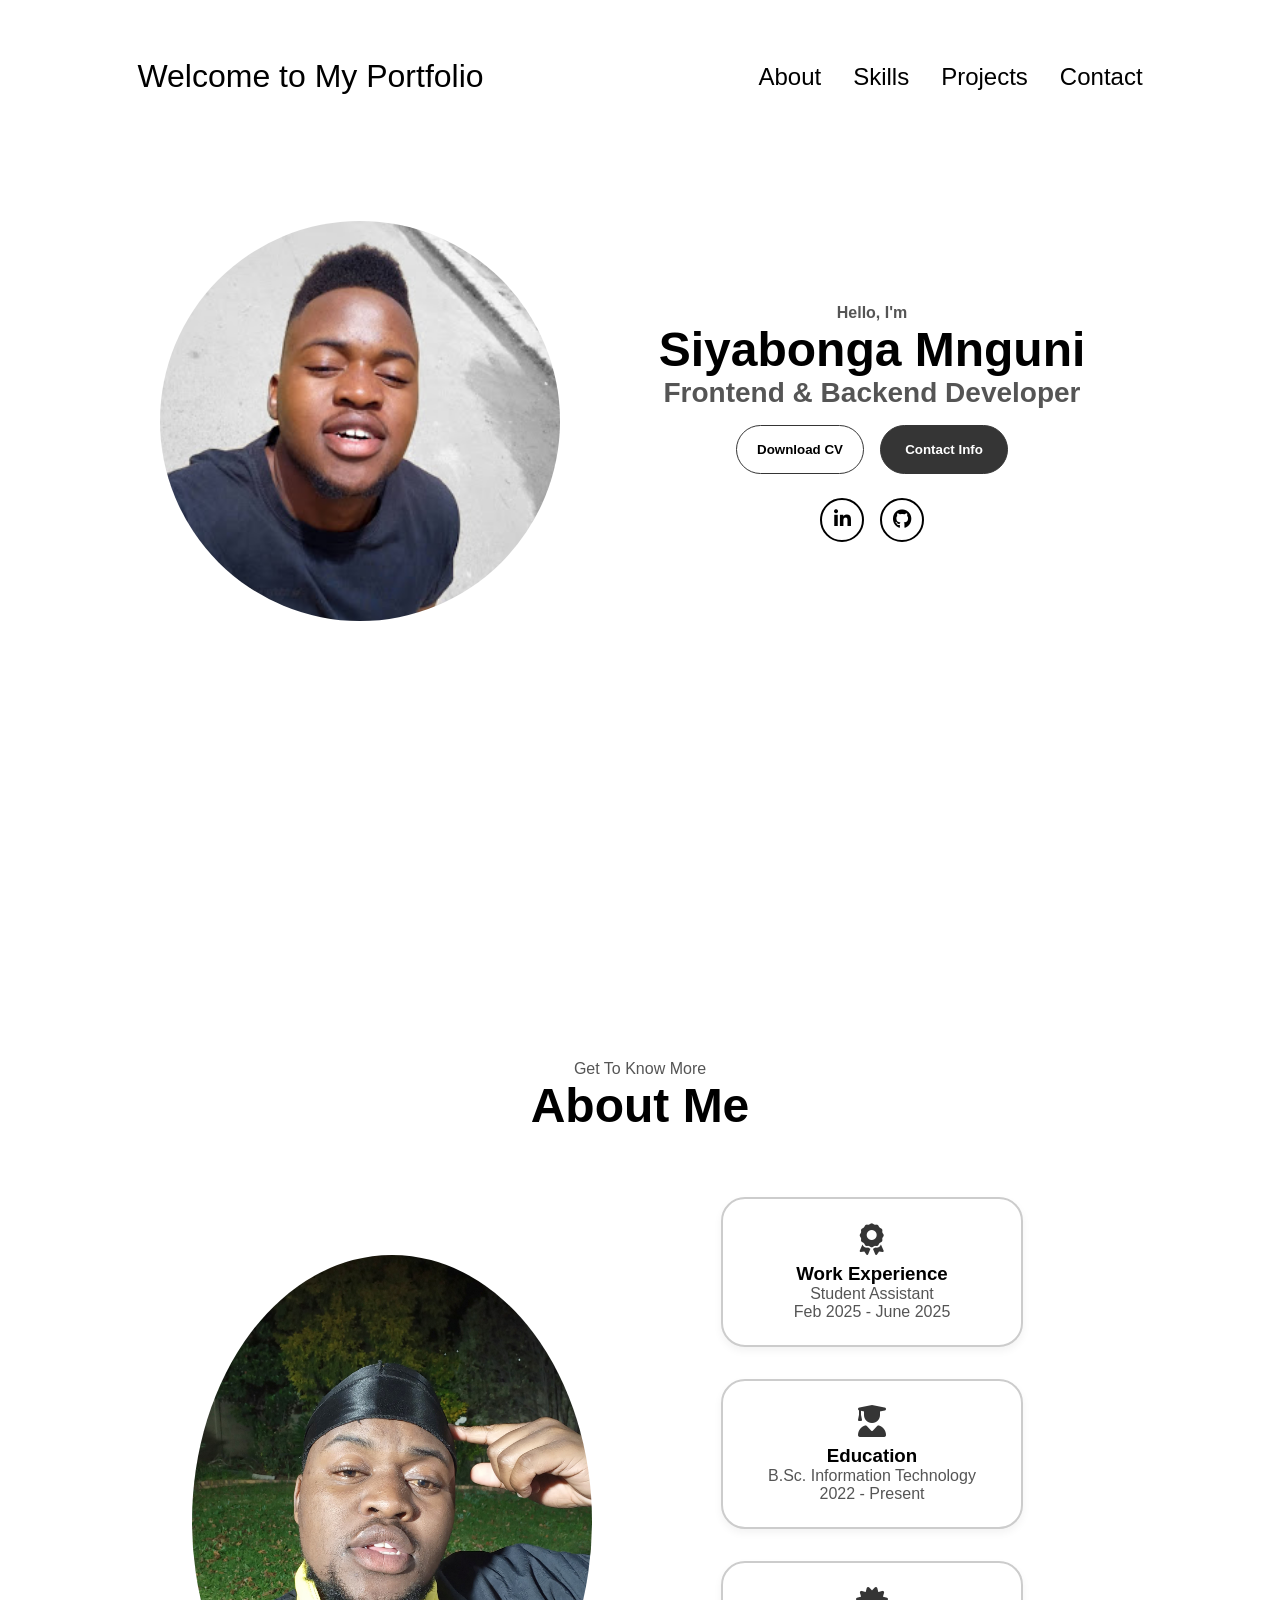
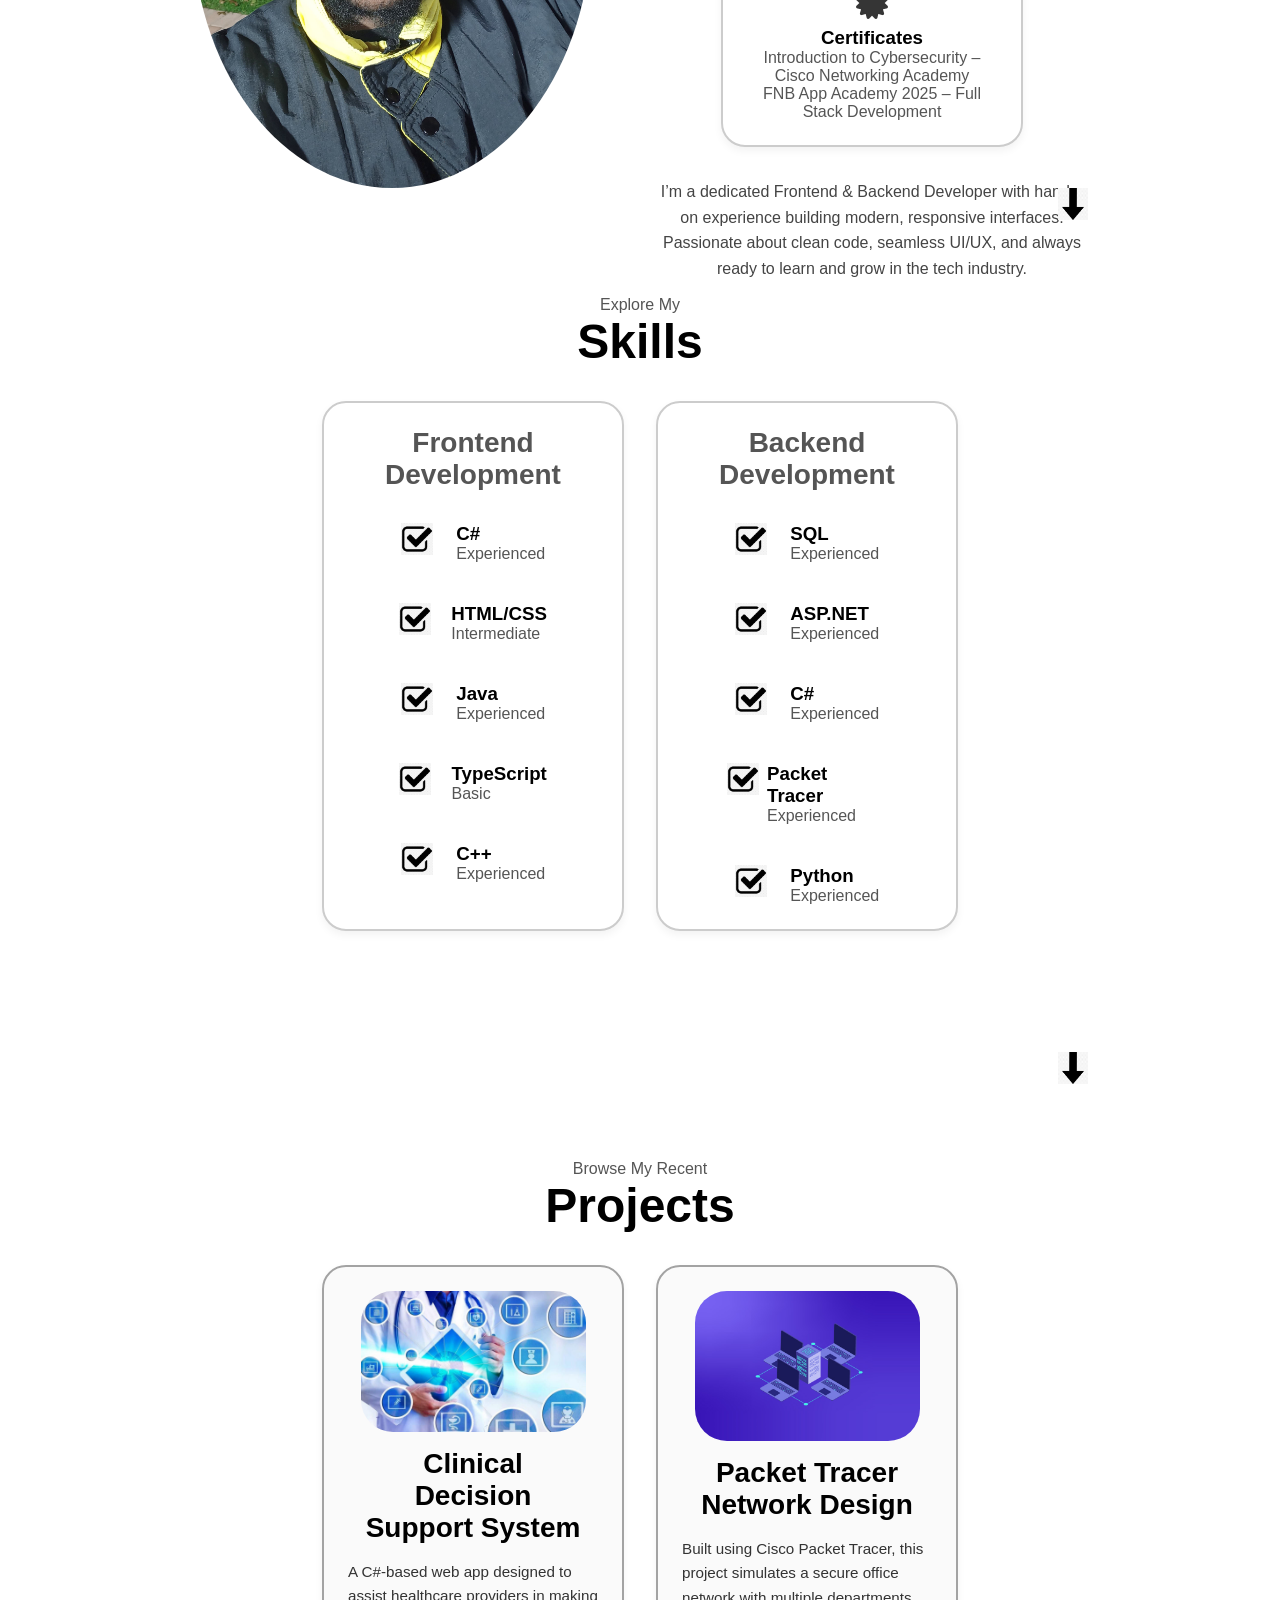
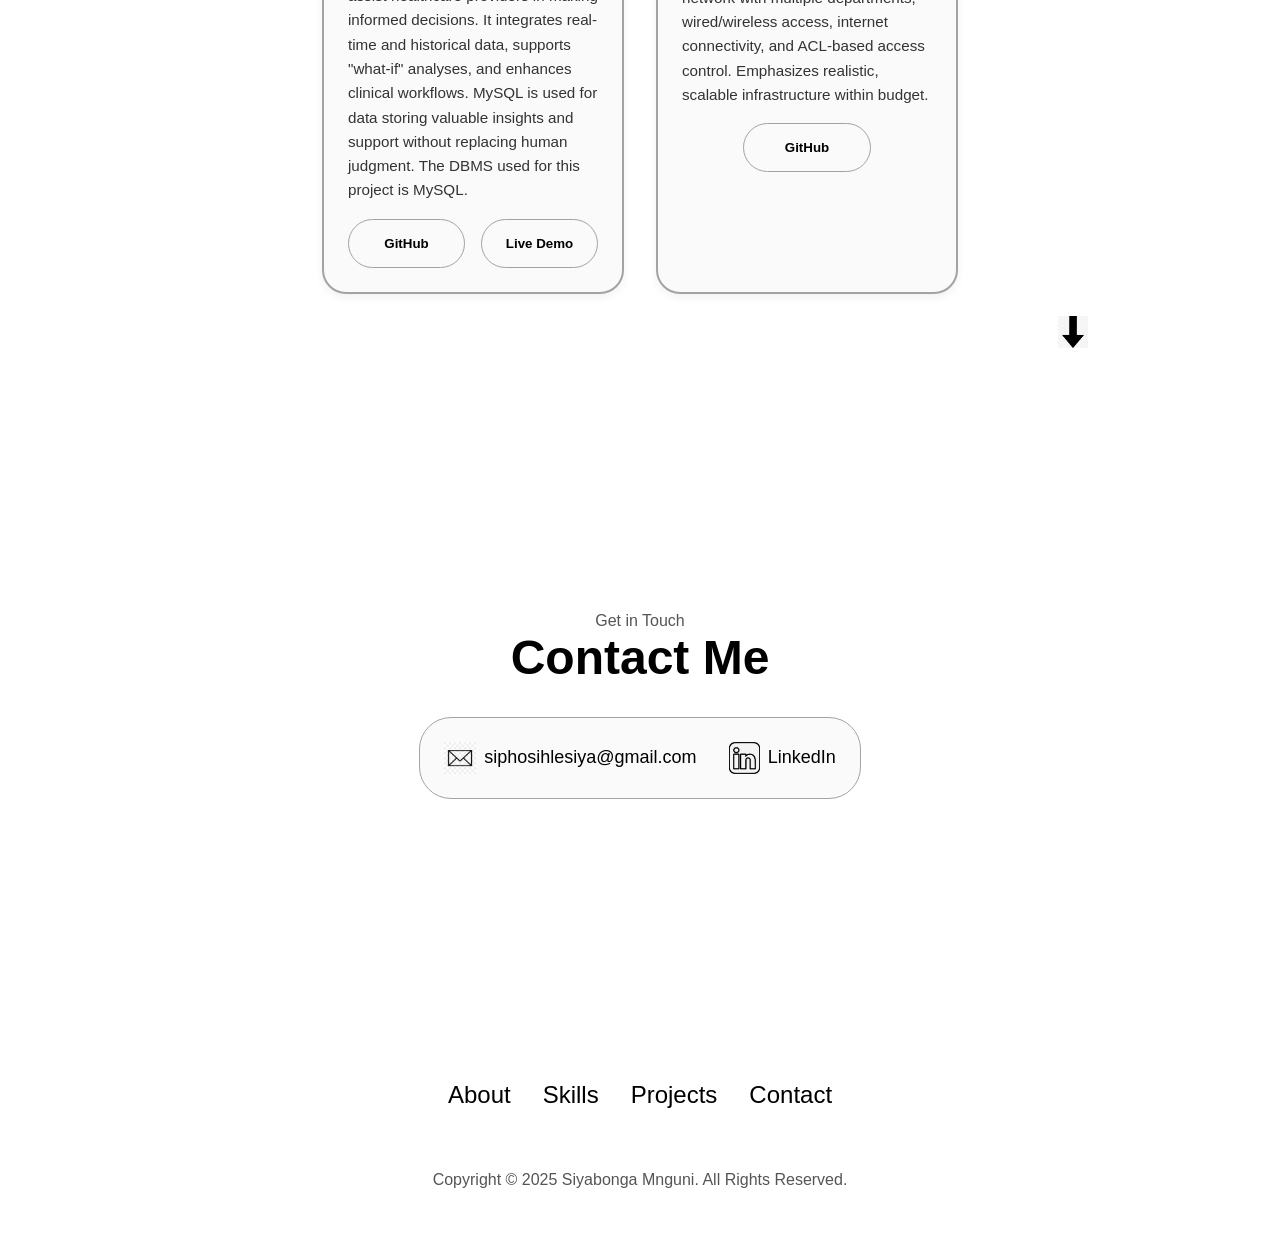
==== index.html @ 8a22ff01 "Update index.html" ====
<!DOCTYPE html>
<html lang="en">
    <head>
        <meta charset="UTF-8">
        <meta http-equiv="X-UA-Compatible" content="IE=edge" />
        <meta name="viewport" content="width=device-width, initial-scale=1.0">
        <title>My Portfolio</title>
        <link rel="stylesheet" href="style.css" />
        <link rel="stylesheet" href="mediaqueries.css" />
        <link rel="stylesheet" href="https://cdnjs.cloudflare.com/ajax/libs/font-awesome/6.4.0/css/all.min.css"/>
    </head>
    <body>
        <nav id="desktop-nav">
            <div class="logo">Welcome to My Portfolio</div>
            <div>
                <ul class="nav-links">
                    <li><a href="#about">About</a></li>
                    <li><a href="#skills">Skills</a></li>
                    <li><a href="#projects">Projects</a></li>
                    <li><a href="#contact">Contact</a></li>
                </ul>
            </div>
        </nav> 
        <nav id="hamburger-nav">
            <div class="logo">Welcome to My Portfolio</div>
            <div class="hamburger-menu">
                <div class="hamburger-icon" onclick="toggleMenu()">
                    <span></span>
                    <span></span>
                    <span></span>
                </div>
                <div class="menu-links">
                    <li><a href="#about" onclick="toggleMenu()">About</a></li>
                    <li><a href="#skills" onclick="toggleMenu()">Skills</a></li>
                    <li><a href="#projects" onclick="toggleMenu()">Projects</a></li>
                    <li><a href="#contact" onclick="toggleMenu()">Contacts</a></li>

                </div>
            </div>
        </nav>
        <section id="profile">
            <div class="section-container">
                <div class="section__pic-container">
                    <img src="./assets/about2.jpg" alt="Siyabonga Mnguni profile picture">
                    </div>
                    <div class="section__text">
                    <p class="section__text__p1">Hello, I'm</p>
                    <h1 class="title">Siyabonga Mnguni</h1>
                    <p class="section__text__p2">Frontend & Backend Developer</p>
                    <div class="btn-container">
                        <button class="btn btn-color-2" onclick="window.open('./assets/Siyabonga Mnguni CV.pdf')">Download CV</button>
                        <button class="btn btn-color-1" onclick="location.href='./#contact'">Contact Info</button>
                    </div>
                        <div id="socials-container">
                            <a href="https://linkedin.com/in/siyabonga-mnguni-717013298" target="_blank" class="icon-button">
                                <i class="fab fa-linkedin-in"></i>
                            </a>
                            <a href="https://github.com/poundcake010101" target="_blank" class="icon-button">
                                <i class="fab fa-github"></i>
                            </a>
                        </div>
                </div>
            </div>
        </section>
        <section id="about"> 
            <p class="section__text__p1">Get To Know More</p>
            <h1 class="title">About Me</h1>
            <div class="section-container">
                <div class="section__pic-container">
                <img src="./assets/about-pic.jpeg" alt="Profile Picture" class="about-pic" />
                </div>

                <div class="about-details-container">
                <div class="about-containers">
                    <div class="details-container">
                    <i class="fas fa-award"></i>
                    <h3>Work Experience</h3>
                    <p>Student Assistant<br />Feb 2025 - June 2025</p>
                    </div>

                    <div class="details-container">
                    <i class="fas fa-user-graduate"></i>
                    <h3>Education</h3>
                    <p>B.Sc. Information Technology<br />2022 - Present</p>
                    </div>

                    <div class="details-container">
                    <i class="fas fa-certificate"></i>
                    <h3>Certificates</h3>
                    <p>Introduction to Cybersecurity – Cisco Networking Academy<br />FNB App Academy 2025 – Full Stack Development</p>
                    </div>
                </div>

                <div class="text-container">
                    <p>
                    I’m a dedicated Frontend & Backend Developer with hands-on experience building modern, responsive interfaces.
                    Passionate about clean code, seamless UI/UX, and always ready to learn and grow in the tech industry.
                    </p>
                </div>
                </div>
            </div>
            <img src="./assets/arrow.jpg" alt="Arrow icon" class="icon arrow" onclick="location.href='./#skills'" />
        </section>
        <section id="skills">
            <p class="section__text__p1">Explore My</p>
            <h1 class="title">Skills</h1>
            <div class="skills-details-container">
                <div class="about-containers">
                    <div class="details-container">
                        <h2 class="skills-sub-title">Frontend Development</h2>
                        <div class="article-container">
                               <article>
                                <img src="./assets/checkmark.png" alt="skills icon" class="icon" />
                                <div>
                                    <h3>C#</h3>
                                    <p>Experienced</p>
                                </div>
                               </article>  
                               <article>
                                <img src="./assets/checkmark.png" alt="skills icon" class="icon" />
                                <div>
                                    <h3>HTML/CSS</h3>
                                    <p>Intermediate</p>
                                </div>
                               </article> 
                               <article>
                                <img src="./assets/checkmark.png" alt="skills icon" class="icon" />
                                <div>
                                    <h3>Java</h3>
                                    <p>Experienced</p>
                                </div>
                               </article> 
                               <article>
                                <img src="./assets/checkmark.png" alt="skills icon" class="icon" />
                                <div>
                                    <h3>TypeScript</h3>
                                    <p>Basic</p>
                                </div>
                               </article> 
                               <article>
                                <img src="./assets/checkmark.png" alt="skills icon" class="icon" />
                                <div>
                                    <h3>C++</h3>
                                    <p>Experienced</p>
                                </div>
                               </article> 
                        </div>
                    </div>
                    <div class="details-container">
                        <h2 class="skills-sub-title">Backend Development</h2>
                        <div class="article-container">
                               <article>
                                <img src="./assets/checkmark.png" alt="skills icon" class="icon" />
                                <div>
                                    <h3>SQL</h3>
                                    <p>Experienced</p>
                                </div>
                               </article>  
                               <article>
                                <img src="./assets/checkmark.png" alt="skills icon" class="icon" />
                                <div>
                                    <h3>ASP.NET</h3>
                                    <p>Experienced</p>
                                </div>
                               </article> 
                               <article>
                                <img src="./assets/checkmark.png" alt="skills icon" class="icon" />
                                <div>
                                    <h3>C#</h3>
                                    <p>Experienced</p>
                                </div>
                               </article>
                               <article>
                                <img src="./assets/checkmark.png" alt="skills icon" class="icon" />
                                <div>
                                    <h3>Packet Tracer</h3>
                                    <p>Experienced</p>
                                </div>
                               </article> 
                               <article>
                                <img src="./assets/checkmark.png" alt="skills icon" class="icon" />
                                <div>
                                    <h3>Python</h3>
                                    <p>Experienced</p>
                                </div>
                               </article> 
                        </div>
                    </div>
                </div>
            </div>
            <img src="./assets/arrow.jpg" alt="Arrow icon" class="icon arrow" onclick="location.href='./#projects'" />
        </section>
        <section id="projects">
            <p class="section__text__p1">Browse My Recent</p>
            <h1 class="title">Projects</h1>
            <div class="skills-details-container">
                <div class="about-containers">
                <div class="details-container color-container">
                    <div class="article-container">
                        <img src="./assets/Clinical-Decision-Support-Systems.jpg" alt="Project 1" class="project-img"/>
                    </div>
                    <h2 class="skills-sub-title project-title">Clinical Decision Support System</h2>
                    <p class="project-description">
                        A C#-based web app designed to assist healthcare providers in making informed decisions. It integrates real-time and historical data, supports "what-if" analyses, and enhances clinical workflows. MySQL is used for data storing valuable insights and support without 
                        replacing human judgment. The DBMS used for this project is MySQL.
                    </p>
                    <div class="btn-container">
                        <button class="btn btn-color-2 project-btn" onclick="window.open('https://github.com/poundcake010101/Clinical-Decision-Support-System.git', '_blank')">
                            GitHub
                        </button>
                        <button class="btn btn-color-2 project-btn" onclick="openVideoModal()">
                            Live Demo
                        </button>
                        
                    </div>
                </div>
                <div id="videoModal" class="video-modal" style="display:none; position:fixed; top:0; left:0; width:100%; height:100%; background-color:rgba(0,0,0,0.8); z-index:1000;">
                    <div class="video-modal-content" style="position:relative; margin:5% auto; padding:0; width:80%; max-width:800px;">
                        <span class="close-btn" onclick="closeVideoModal()" style="position:absolute; top:10px; right:20px; font-size:30px; color:white; cursor:pointer;">&times;</span>
                        <iframe id="videoFrame" width="100%" height="480" frameborder="0" allowfullscreen></iframe>
                    </div>
                </div>
                <div class="details-container color-container">
                    <div class="article-container">
                        <img src="./assets/packet-tracer.jpg" alt="Project 2" class="project-img"/>
                    </div>
                    <h2 class="skills-sub-title project-title">Packet Tracer Network Design</h2>
                    <p class="project-description">
                        Built using Cisco Packet Tracer, this project simulates a secure office network with multiple departments, wired/wireless access, internet connectivity, and ACL-based access control. Emphasizes realistic, scalable infrastructure within budget.
                    </p>
                    <div class="btn-container">
                        <button class="btn btn-color-2 project-btn" onclick="window.open('https://github.com/poundcake010101/Packet_Tracer.git', '_blank')">
                            GitHub
                        </button>
                    </div>
                </div>
                </div>
            </div>
            <img src="./assets/arrow.jpg" alt="Arrow icon" class="icon arrow" onclick="location.href='./#contact'" />
        </section>
        <section id="contact">
            <p class="section__text__p1">Get in Touch</p>
            <h1 class="title">Contact Me</h1>
            <div class="contact-info-upper-container">
                <div class="contact-info-container">
                    <img src="./assets/email.jpg" alt="Email icon" class="icon contact-icon"/>
                    <p><a href="mailto:siphosihlesiya@gmail.com">siphosihlesiya@gmail.com</a></p>
                </div>
                <div class="contact-info-container">
                    <img src="./assets/linkedin.png" alt="LinkedIn icon" class="icon contact-icon"/>
                    <p><a href="https://linkedin.com/in/siyabonga-mnguni-717013298">LinkedIn</a></p>
                </div>
            </div>
        </section>
        <footer>
            <nav>
                <div class="nav-links-container">
                    <ul class="nav-links">
                    <li><a href="#about">About</a></li>
                    <li><a href="#skills">Skills</a></li>
                    <li><a href="#projects">Projects</a></li>
                    <li><a href="#contact">Contact</a></li>
                </ul>
                </div>
            </nav>
            <p>Copyright &#169; 2025 Siyabonga Mnguni. All Rights Reserved.</p>
        </footer>
        <script src="script.js"></script>
    </body>
</html>
---- style.css ----
/* General */

* {
  margin: 0;
  padding: 0;

}

body {
  font-family: 'Segoe UI', Tahoma, Geneva, Verdana, sans-serif;
}

html {
scroll-behavior: smooth;

}

p {
  color: rgb(85, 85, 85)

}

/*Transition*/

a, 
.btn {
  transition: all 300ms ease;
}

/*Desktop Nav*/
nav, 
.nav-links{
  display: flex;
}

nav {
 justify-content: space-around;
 align-items: center;
 height:17vh;
}

.nav-links{
gap: 2rem;
list-style: none;
font-size: 1.5rem;

}

a{
  color: black;
  text-decoration: none;
  text-decoration-color: white;
}

a:hover{
  color: gray;
  text-decoration: underline;
  text-underline-offset: 1rem;
  text-decoration-color: rgb(185, 185, 185);
}

.logo{
  font-size: 2rem;
}

.logo:hover{
  cursor: default;
}

#hamburger-nav{
  display: none;
}

.hamburger-menu{
  position: relative;
  display: inline-block;
}

.hamburger-icon{
  display: flex;
  flex-direction: column;
  justify-content: space-between;
  height: 24px;
  width: 30px;
  cursor: pointer;
}

.hamburger-icon span{
  width: 100%;
  height: 2px;
  background-color: black;
  transition: all 0.3 ease-in-out;
}

.menu-links{
  position:absolute;
  top: 100%;
  right: 0;
  background-color: white;
  width: fit-content;
  max-height: 0;
  overflow: hidden;
  transition: all 0.3 ease-in-out;
}

.menu-links a{
  display: block;
  padding: 10px;
  text-align: center;
  font-size: 1.5rem;
  color: black;
  text-decoration: none;
  transition: all 0.3 ease-in-out;
}

.menu-links li{
  list-style: none;
}

.menu-links.open{
  max-height: 300px;
}

.hamburger-icon.open span:first-child{
  transform: rotate(45deg)translate(10px, 5px);
}

.hamburger-icon.open span:nth-child(2){
  opacity: 0;
}

.hamburger-icon.open span:last-child{
  transform: rotate(-45deg)translate(10px, -5px);
}

.hamburger-icon span:first-child{
  transform: none;
}

.hamburger-icon span:first-child{
  opacity: 1;
}

.hamburger-icon span:first-child{
  transform: none;
}

/*Sections*/

section{
  padding-top: 4vh ;
  height: 96vh;
  margin:  0 10rem;
  box-sizing: border-box;
  min-height: fit-content;
}

.section-container{
  display: flex;
}

/*Profile sec*/

.section-container {
  display: flex;
  align-items: center;
  justify-content: center;
  gap: 5rem;
  flex-wrap: wrap;
}

.section__pic-container {
  max-width: 300px;
  flex: 1;
}

.section__pic-container img {
  width: 100%;
  height: auto;
  border-radius: 50%;
}

.section__text {
  flex: 1;
  text-align: left;
  min-width: 280px;
}

.section__text{
  align-self: center;
  text-align: center;
}

.section__text p{
  font-weight: 600;

}

.section__text__p1{
  text-align: center;
}

.section__text__p2{
  font-size: 1.75rem;
  margin-bottom: 1rem;
}

.title{
  font-size: 3rem;
  text-align: center;
}

#socials-container {
  display: flex;
  gap: 1rem;
  margin-top: 1.5rem;
  justify-content: center; 
}

.icon-button {
  display: flex;
  align-items: center;
  justify-content: center;
  background-color: white;
  border: 2px solid black;
  color: black;
  border-radius: 50%;
  width: 40px;
  height: 40px;
  font-size: 1.2rem;
  transition: all 0.3s ease;
  text-decoration: none;
}

.icon-button:hover {
  background-color: black;
  color: white;
  cursor: pointer;
}

/*Icons*/

.icon{
  cursor: pointer;
  height: 2rem;
}

/*Buttons*/

.btn-container{
  display: flex;
  justify-content: center;
  gap: 1rem;
}

.btn{
  font-weight: 600;
  transition: all 300ms ease;
  padding: 1rem;
  width: 8rem;
  border-radius: 2rem;
}

.btn-color-1,
.btn-color-2{
  border: rgb(53, 53, 53) 0.1rem solid;
}

.btn-color-1:hover,
.btn-color-2:hover{
  cursor: pointer;
}

.btn-color-1,
.btn-color-2:hover{
  background: rgb(53, 53, 53);
  color: white;
}

.btn-color-1:hover{
  background-color: rgb(0, 0, 0);
}

.btn-color-2{
  background: none;
}

.btn-color-2:hover{
  border: rgb(255, 255, 255) 0.1rem solid;
}

.btn-container{
  gap: 1rem;
}

/*About Sec*/

#about {
  position: relative;
  padding: 4rem 2rem;
  text-align: center;
}

.section-container {
  display: flex;
  justify-content: center;
  align-items: center;
  gap: 4rem;
  flex-wrap: wrap;
  margin-top: 2rem;
}

.section__pic-container {
  flex: 1;
  max-width: 400px;
}

.about-pic {
  width: 100%;
  height: auto;
  border-radius: 2rem;
  object-fit: cover;
}

.about-details-container {
  flex: 1;
  display: flex;
  flex-direction: column;
  align-items: center;
}

.about-containers {
  display: flex;
  gap: 2rem;
  margin: 2rem 0;
  justify-content: center;
  flex-wrap: wrap;
}

.details-container {
  background-color: white;
  border: 2px solid #ccc;
  border-radius: 1.5rem;
  padding: 1.5rem;
  min-width: 200px;
  flex: 1;
  max-width: 250px;
  box-shadow: 0 4px 8px rgba(0,0,0,0.05);
  text-align: center;
}

.details-container i {
  font-size: 2rem;
  color: rgb(53, 53, 53);
  margin-bottom: 0.5rem;
}

.text-container p {
  max-width: 500px;
  line-height: 1.6;
  color: #444;
}

.arrow {
  position: absolute;
  right: 2rem;
  bottom: 2.5rem;
  width: 30px;
  cursor: pointer;
}

/*Skills Sec*/

#skills{
  position: relative;
}

.skills-sub-title{
  color: rgb(85, 85, 85);
  font-weight: 600;
  font-size: 1.75rem;
  margin-bottom: 2rem;
}

.skills-details-container{
  display: flex;
  justify-content: center;
  flex-direction: column;
}

.article-container{
  display: flex;
  text-align: initial;
  flex-wrap: wrap;
  flex-direction: row;
  gap: 2.5rem;
  justify-content: space-around;
}

article{
  display: flex;
  width: 10rem;
  justify-content: space-around;
  gap: 0.5rem;
}

article .icon{
  cursor: default;
}

/*Projects*/

#projects{
  position: relative;
}

.color-container{
  border-color: rgb(163, 163, 163);
  background: rgb(250, 250, 250);
}

.project-img{
  border-radius: 2rem;
  width: 90%;
  height: 90%;
}

.project-title{
  margin: 1rem;
  color: black;

}

.project-btn{
  color: black;
  border-color: rgb(163, 163, 163);
}
.project-description {
  margin: 1rem 0;
  font-size: 0.95rem;
  line-height: 1.6;
  color: #333; 
  text-align: left;
}

/* Video Modal Styling */
.video-modal {
  display: none;
  position: fixed;
  z-index: 999;
  padding-top: 60px;
  left: 0;
  top: 0;
  width: 100%;
  height: 100%;
  overflow: auto;
  background-color: rgba(0,0,0,0.9);
}

.video-modal-content {
  position: relative;
  margin: auto;
  padding: 0;
  width: 80%;
  max-width: 900px;
}

.video-modal video {
  width: 100%;
  height: auto;
  border-radius: 10px;
}

.close-btn {
  position: absolute;
  top: -40px;
  right: 0;
  font-size: 35px;
  font-weight: bold;
  color: white;
  cursor: pointer;
}


/*Contacts*/

#contact{
  display: flex;
  justify-content: center;
  flex-direction: column;
  height: 70vh;
}

.contact-info-upper-container{
  display: flex;
  justify-content: center;
  border-radius: 2rem;
  border: rgb(53, 53, 53) 0.1rem solid;
  border-color: rgb(163, 163, 163);
  background: rgb(250, 250, 250);
  margin: 2rem auto;
  padding: 0.5rem;
}

.contact-info-container{
  display: flex;
  align-items: center;
  justify-content: center;
  gap: 0.5rem;
  margin: 1rem ;
}

.contact-info-container p{
  font-size: large;
}

.contact-icon{
  cursor: default;
}

.email-icon{
  height: 2.5rem;
}

/*Footer*/

footer{
  height: 26vh;
  margin: 0 1rem;
}

footer p{
  text-align: center;
}
---- mediaqueries.css ----
@media screen and (max-width: 1400px) {
    #profile {
        height: 83vh;
        margin-bottom: 6rem;
    }
    .about-containers{
        flex-wrap: wrap;
    }
}

@media screen and (max-width: 1200px) {
    #desktop-nav {
        display: none;
    }
    #hamburger-nav{
        display: flex;
    }
    #skills,
    .skills-details-container{
        margin-top: 2rem;
    }
    #profile,
    .section-container{
        display: block;
    }
    .arrow{
        display: none;
    }
    section,
    .section-container{
        height: fit-content;
    }
    section{
        margin: 0 5%;
    }
    .section__pic-container{
        width: 275px;
        height: 275px;
        margin-top: 0 auto 2rem;
    }
    .about-containers{
        margin-top: 0;
    }
}

@media screen and (max-width: 600px) {
    #contact,
    footer{
        height: 40vh;
    }
    #profile{
        height: 83vh;
        margin-bottom: 0;
    }
    article{
        font-size: 1rem;
    }
    footer nav{
        height: fit-content;
        margin-bottom: 2rem;
    }
    .about-containers,
    .contact-info-upper-container,
    .btn-container{
        flex-wrap: wrap;
    }
    .contact-info-container{
        margin: 0;
    }
    .contact-info-container p,
    .nav-links li a {
        font-size: 1rem;
    }
    .skills-sub-title{
        font-size: 1.25rem;
    }
    .logo{
        font-size: 1.5rem;
    }
    .nav-links{
        flex-direction: column;
        gap: 0.5rem;
        text-align: center;
    }
    .section__pic-container{
        width: auto;
        height: 46vh;
        justify-content: center;
    }
    .section__text__p2{
        font-size: 1.5rem;
    }
    .title{
        font-size: 2rem;
    }
    .text-container{
        text-align: justify;
    }
}

@media (max-width: 768px) {
  .project-flex {
    flex-direction: column;
  }

  .project-img-container, .project-text {
    max-width: 100%;
  }
}
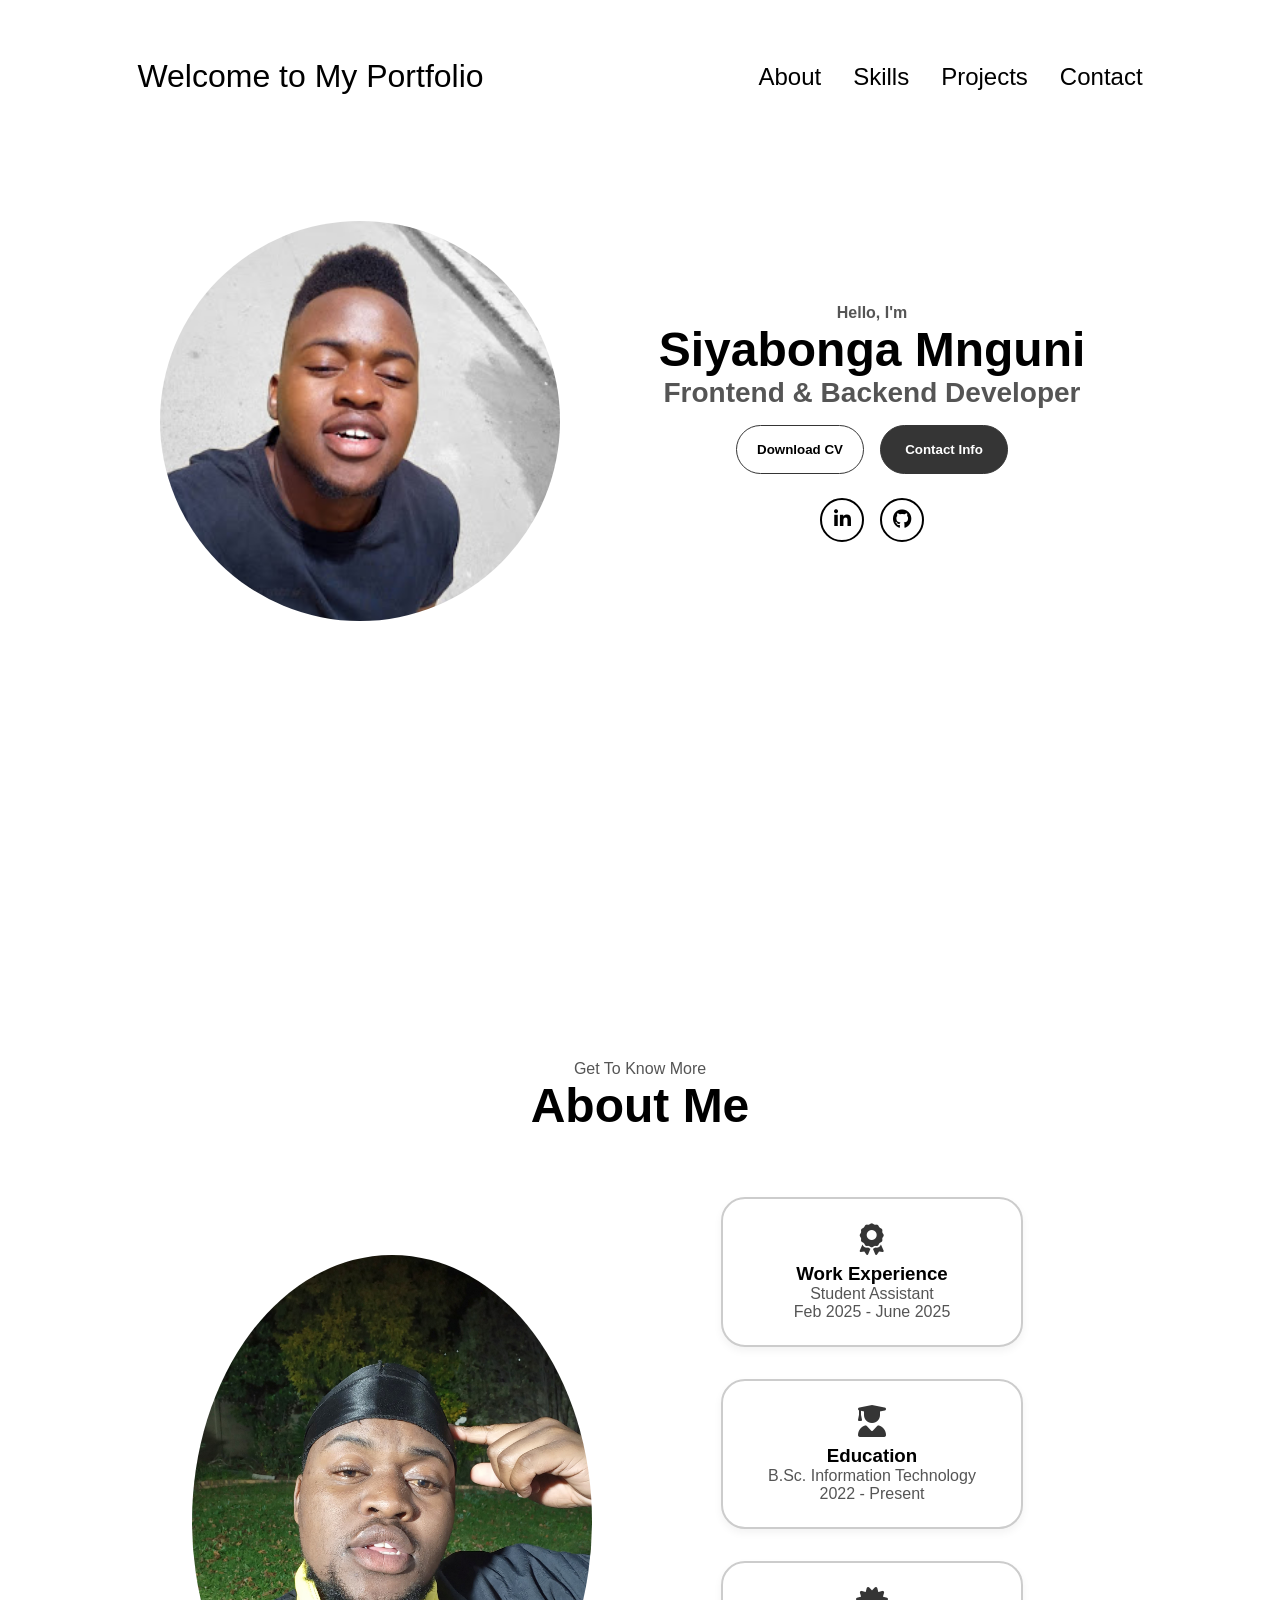
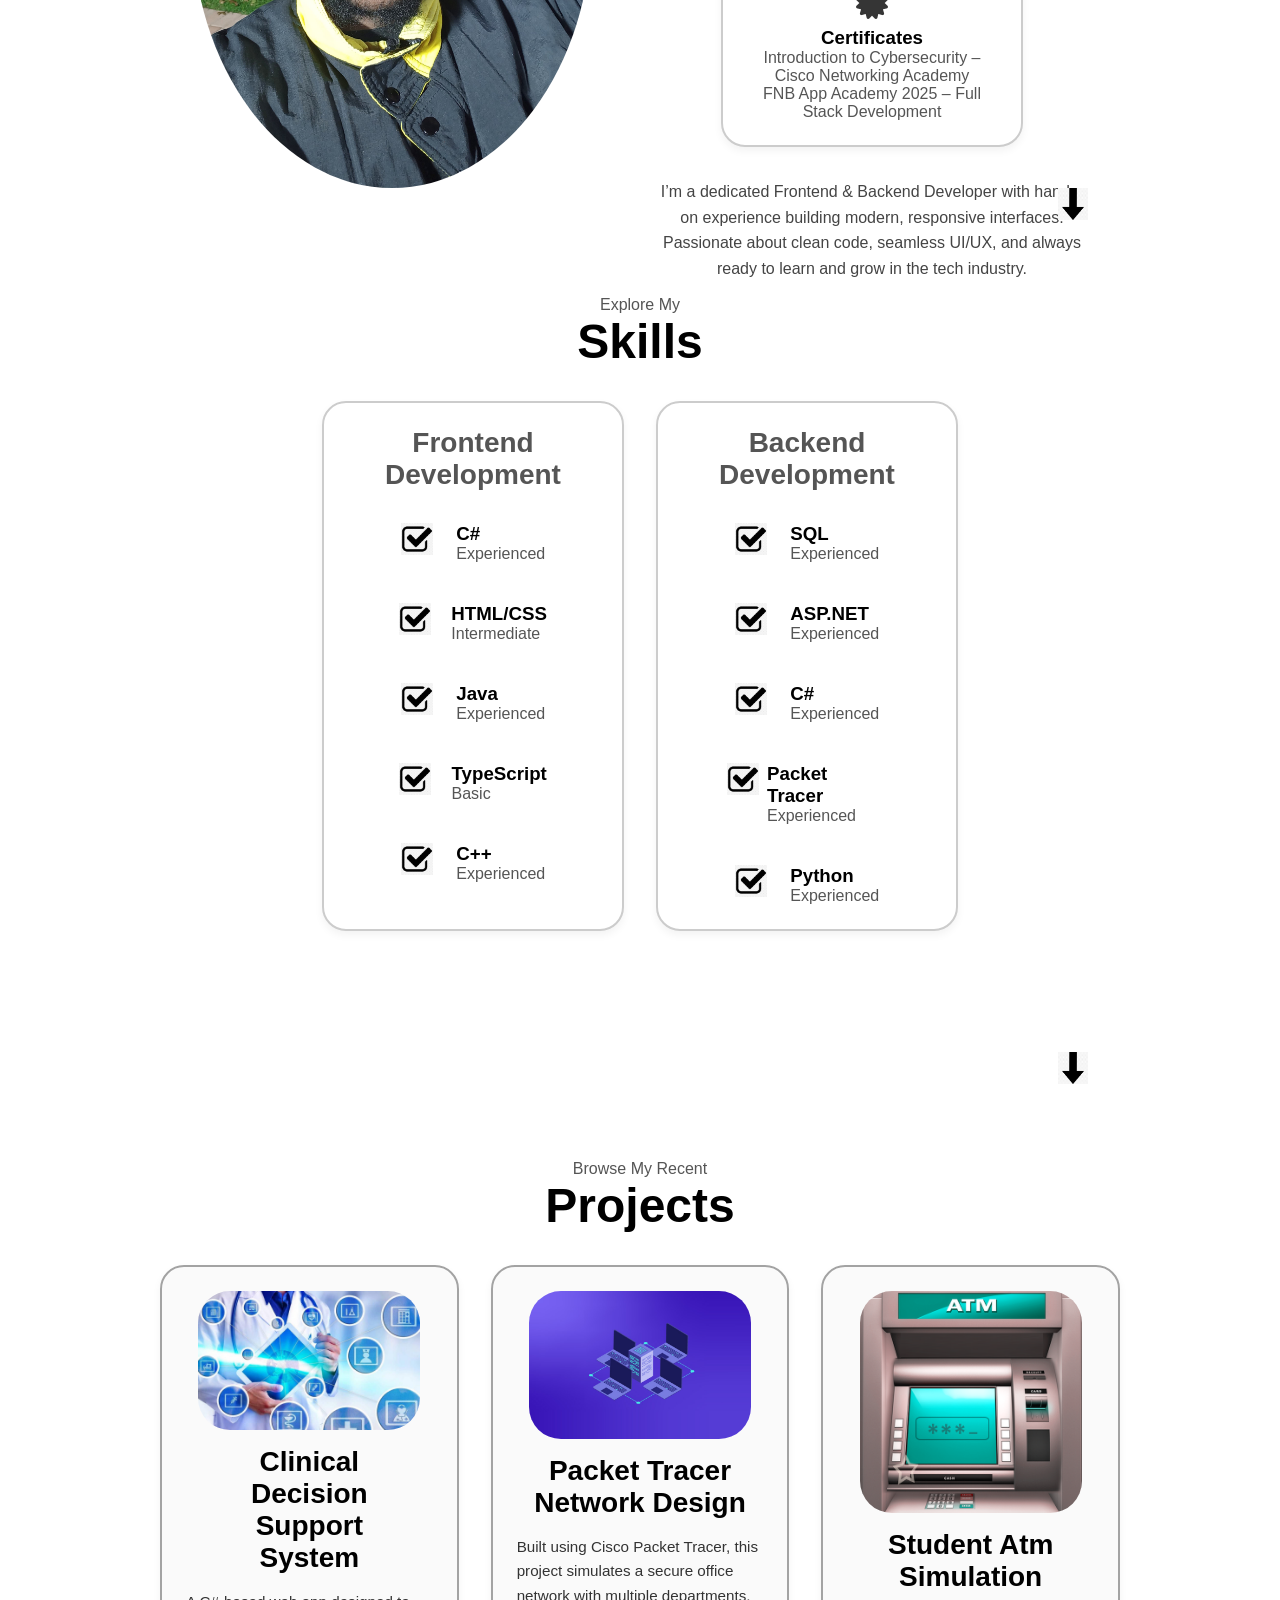
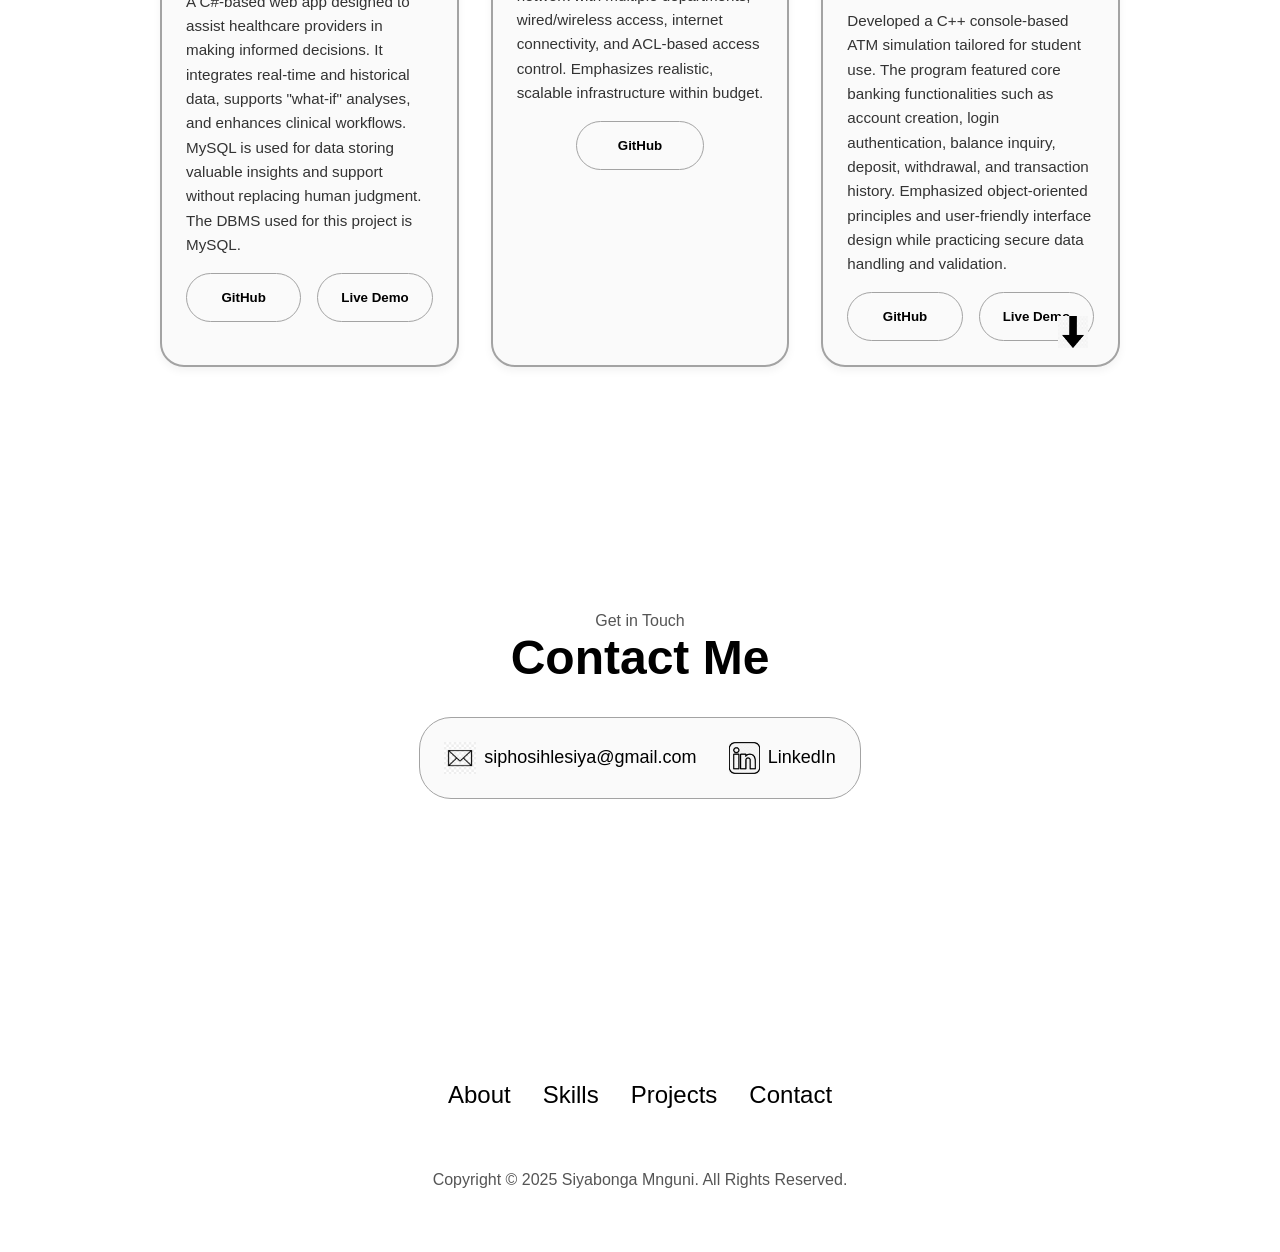
==== commit 62f9dfe9: "updated" ====
--- a/index.html
+++ b/index.html
@@ -195,45 +195,62 @@
             <h1 class="title">Projects</h1>
             <div class="skills-details-container">
                 <div class="about-containers">
-                <div class="details-container color-container">
-                    <div class="article-container">
-                        <img src="./assets/Clinical-Decision-Support-Systems.jpg" alt="Project 1" class="project-img"/>
-                    </div>
-                    <h2 class="skills-sub-title project-title">Clinical Decision Support System</h2>
-                    <p class="project-description">
-                        A C#-based web app designed to assist healthcare providers in making informed decisions. It integrates real-time and historical data, supports "what-if" analyses, and enhances clinical workflows. MySQL is used for data storing valuable insights and support without 
-                        replacing human judgment. The DBMS used for this project is MySQL.
-                    </p>
-                    <div class="btn-container">
-                        <button class="btn btn-color-2 project-btn" onclick="window.open('https://github.com/poundcake010101/Clinical-Decision-Support-System.git', '_blank')">
-                            GitHub
-                        </button>
-                        <button class="btn btn-color-2 project-btn" onclick="openVideoModal()">
-                            Live Demo
-                        </button>
-                        
-                    </div>
-                </div>
-                <div id="videoModal" class="video-modal" style="display:none; position:fixed; top:0; left:0; width:100%; height:100%; background-color:rgba(0,0,0,0.8); z-index:1000;">
-                    <div class="video-modal-content" style="position:relative; margin:5% auto; padding:0; width:80%; max-width:800px;">
-                        <span class="close-btn" onclick="closeVideoModal()" style="position:absolute; top:10px; right:20px; font-size:30px; color:white; cursor:pointer;">&times;</span>
-                        <iframe id="videoFrame" width="100%" height="480" frameborder="0" allowfullscreen></iframe>
-                    </div>
-                </div>
-                <div class="details-container color-container">
-                    <div class="article-container">
-                        <img src="./assets/packet-tracer.jpg" alt="Project 2" class="project-img"/>
-                    </div>
-                    <h2 class="skills-sub-title project-title">Packet Tracer Network Design</h2>
-                    <p class="project-description">
-                        Built using Cisco Packet Tracer, this project simulates a secure office network with multiple departments, wired/wireless access, internet connectivity, and ACL-based access control. Emphasizes realistic, scalable infrastructure within budget.
-                    </p>
-                    <div class="btn-container">
-                        <button class="btn btn-color-2 project-btn" onclick="window.open('https://github.com/poundcake010101/Packet_Tracer.git', '_blank')">
-                            GitHub
-                        </button>
-                    </div>
-                </div>
+                    <div class="details-container color-container">
+                        <div class="article-container">
+                            <img src="./assets/Clinical-Decision-Support-Systems.jpg" alt="Project 1" class="project-img"/>
+                        </div>
+                        <h2 class="skills-sub-title project-title">Clinical Decision Support System</h2>
+                        <p class="project-description">
+                            A C#-based web app designed to assist healthcare providers in making informed decisions. It integrates real-time and historical data, supports "what-if" analyses, and enhances clinical workflows. MySQL is used for data storing valuable insights and support without 
+                            replacing human judgment. The DBMS used for this project is MySQL.
+                        </p>
+                        <div class="btn-container">
+                            <button class="btn btn-color-2 project-btn" onclick="window.open('https://github.com/poundcake010101/Clinical-Decision-Support-System.git', '_blank')">
+                                GitHub
+                            </button>
+                            <button class="btn btn-color-2 project-btn" onclick="openVideoModal()">
+                                Live Demo
+                            </button>
+                            
+                        </div>
+                    </div>
+                    <div id="videoModal" class="video-modal" style="display:none; position:fixed; top:0; left:0; width:100%; height:100%; background-color:rgba(0,0,0,0.8); z-index:1000;">
+                        <div class="video-modal-content" style="position:relative; margin:5% auto; padding:0; width:80%; max-width:800px;">
+                            <span class="close-btn" onclick="closeVideoModal()" style="position:absolute; top:10px; right:20px; font-size:30px; color:white; cursor:pointer;">&times;</span>
+                            <iframe id="videoFrame" width="100%" height="480" frameborder="0" allowfullscreen></iframe>
+                        </div>
+                    </div>
+                    <div class="details-container color-container">
+                        <div class="article-container">
+                            <img src="./assets/packet-tracer.jpg" alt="Project 2" class="project-img"/>
+                        </div>
+                        <h2 class="skills-sub-title project-title">Packet Tracer Network Design</h2>
+                        <p class="project-description">
+                            Built using Cisco Packet Tracer, this project simulates a secure office network with multiple departments, wired/wireless access, internet connectivity, and ACL-based access control. Emphasizes realistic, scalable infrastructure within budget.
+                        </p>
+                        <div class="btn-container">
+                            <button class="btn btn-color-2 project-btn" onclick="window.open('https://github.com/poundcake010101/Packet_Tracer.git', '_blank')">
+                                GitHub
+                            </button>
+                        </div>
+                    </div>
+                    <div class="details-container color-container">
+                        <div class="article-container">
+                            <img src="./assets/ATM.png" alt="Project 2" class="project-img"/>
+                        </div>
+                        <h2 class="skills-sub-title project-title">Student Atm Simulation</h2>
+                        <p class="project-description">
+                            Developed a C++ console-based ATM simulation tailored for student use. The program featured core banking functionalities such as account creation, login authentication, balance inquiry, deposit, withdrawal, and transaction history. Emphasized object-oriented principles and user-friendly interface design while practicing secure data handling and validation.
+                        </p>
+                        <div class="btn-container">
+                            <button class="btn btn-color-2 project-btn" onclick="window.open('https://github.com/poundcake010101/atmSimulationProject.git', '_blank')">
+                                GitHub
+                            </button>
+                            <button class="btn btn-color-2 project-btn" onclick="openLocalVideoModal('./assets/ATM-DEMO-VID.mp4')">
+                                Live Demo
+                            </button>
+                        </div>
+                    </div>
                 </div>
             </div>
             <img src="./assets/arrow.jpg" alt="Arrow icon" class="icon arrow" onclick="location.href='./#contact'" />
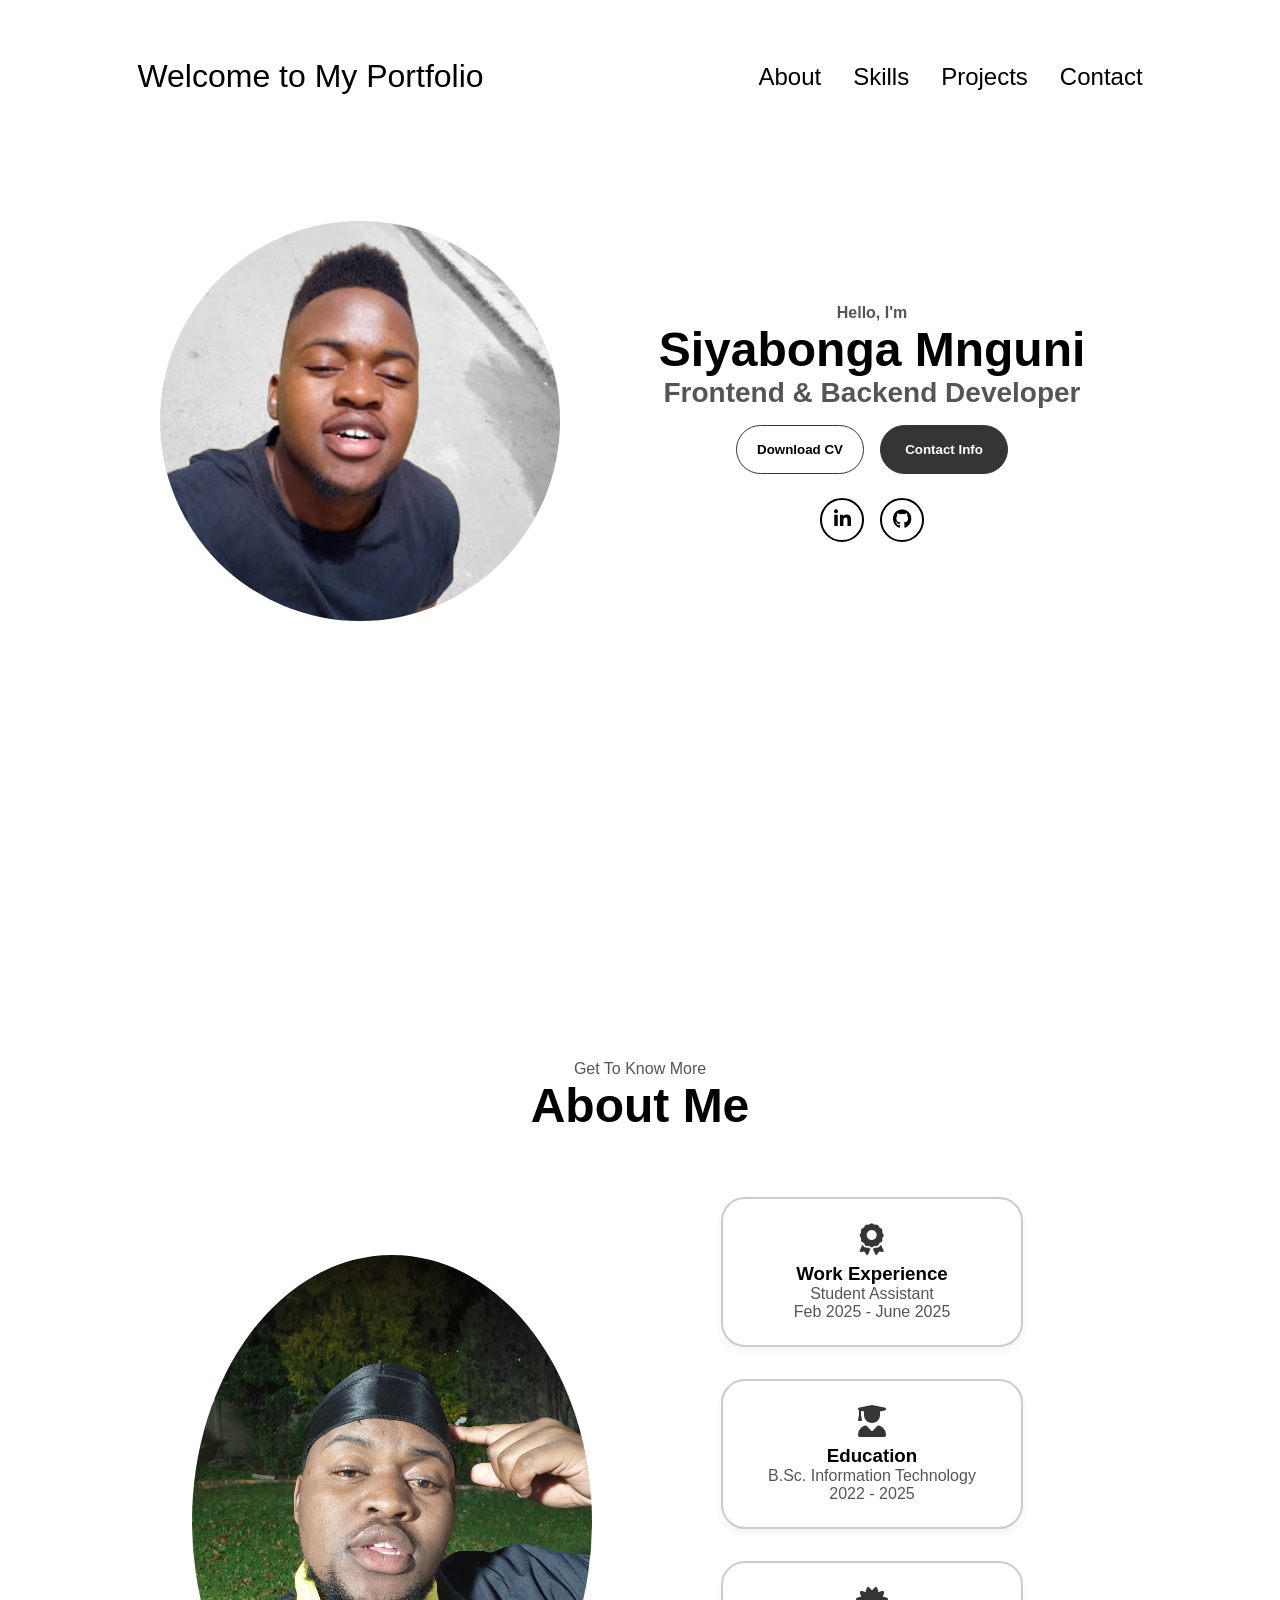
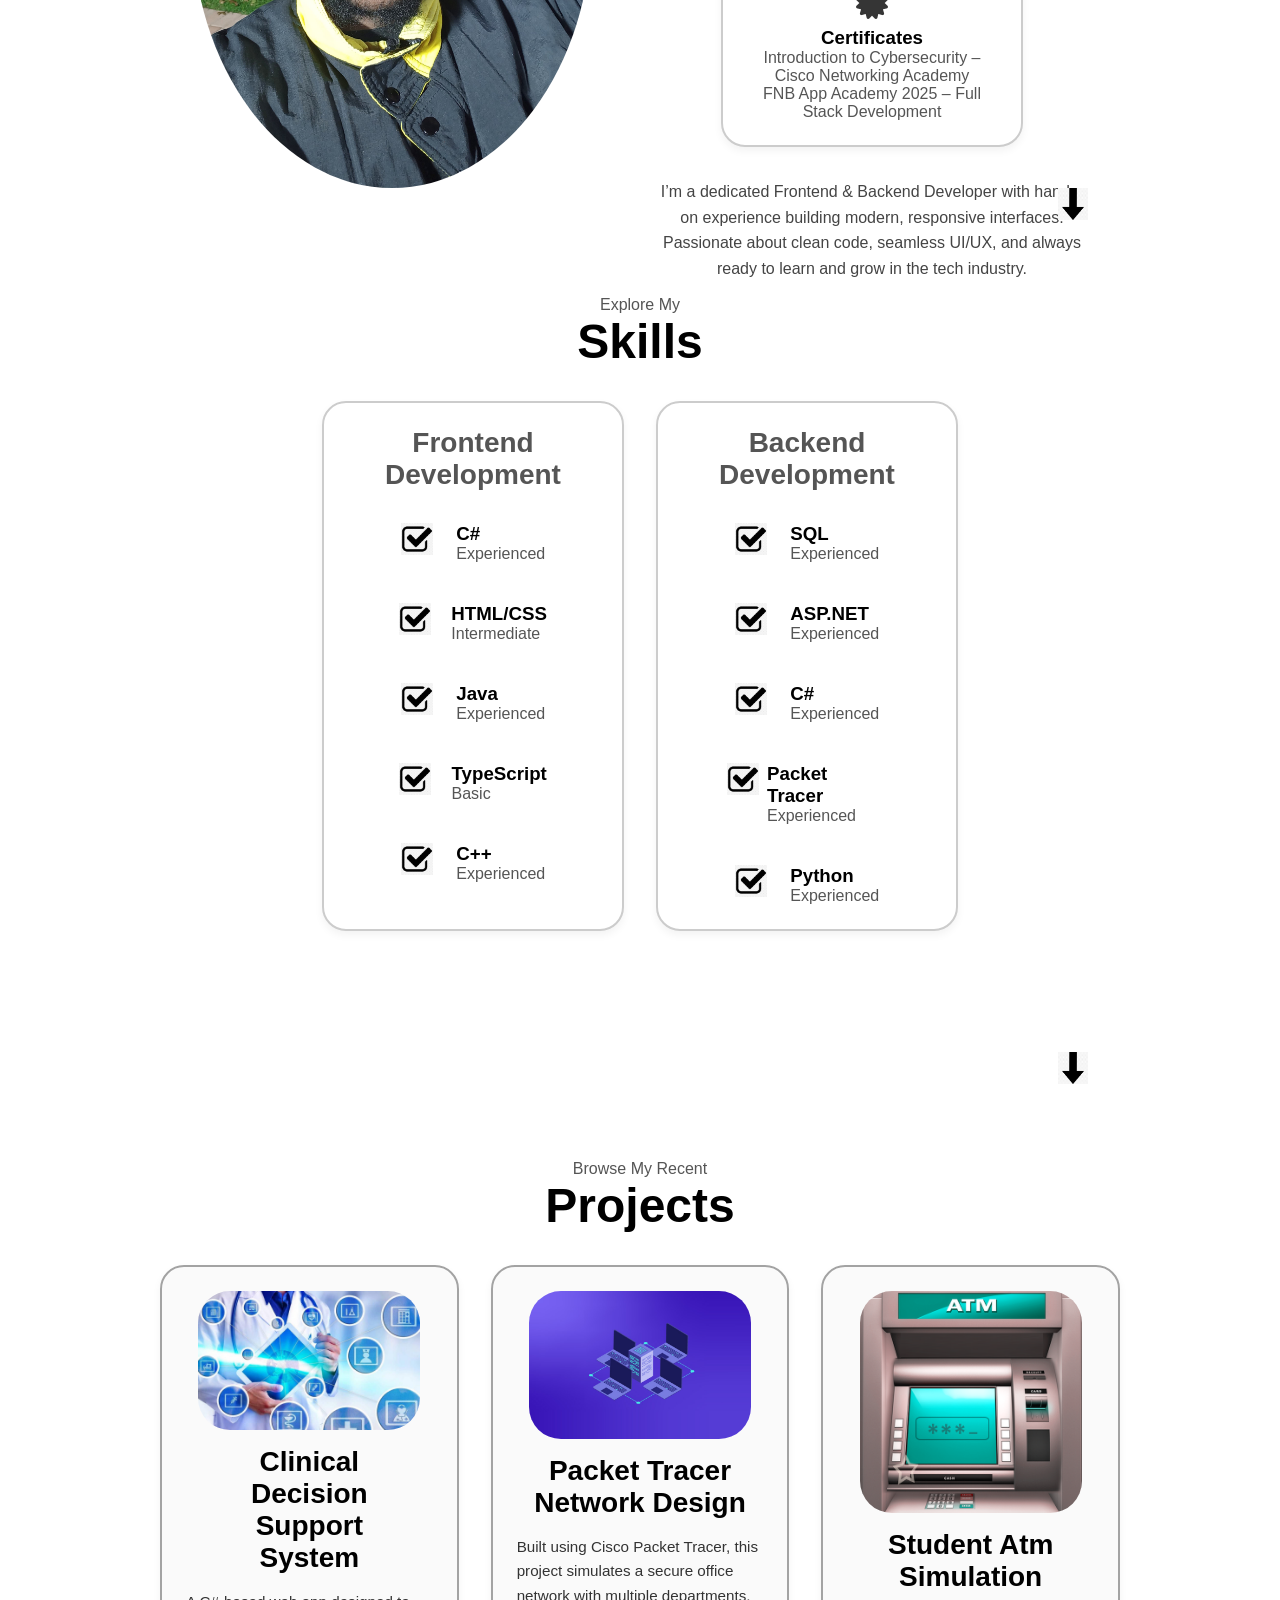
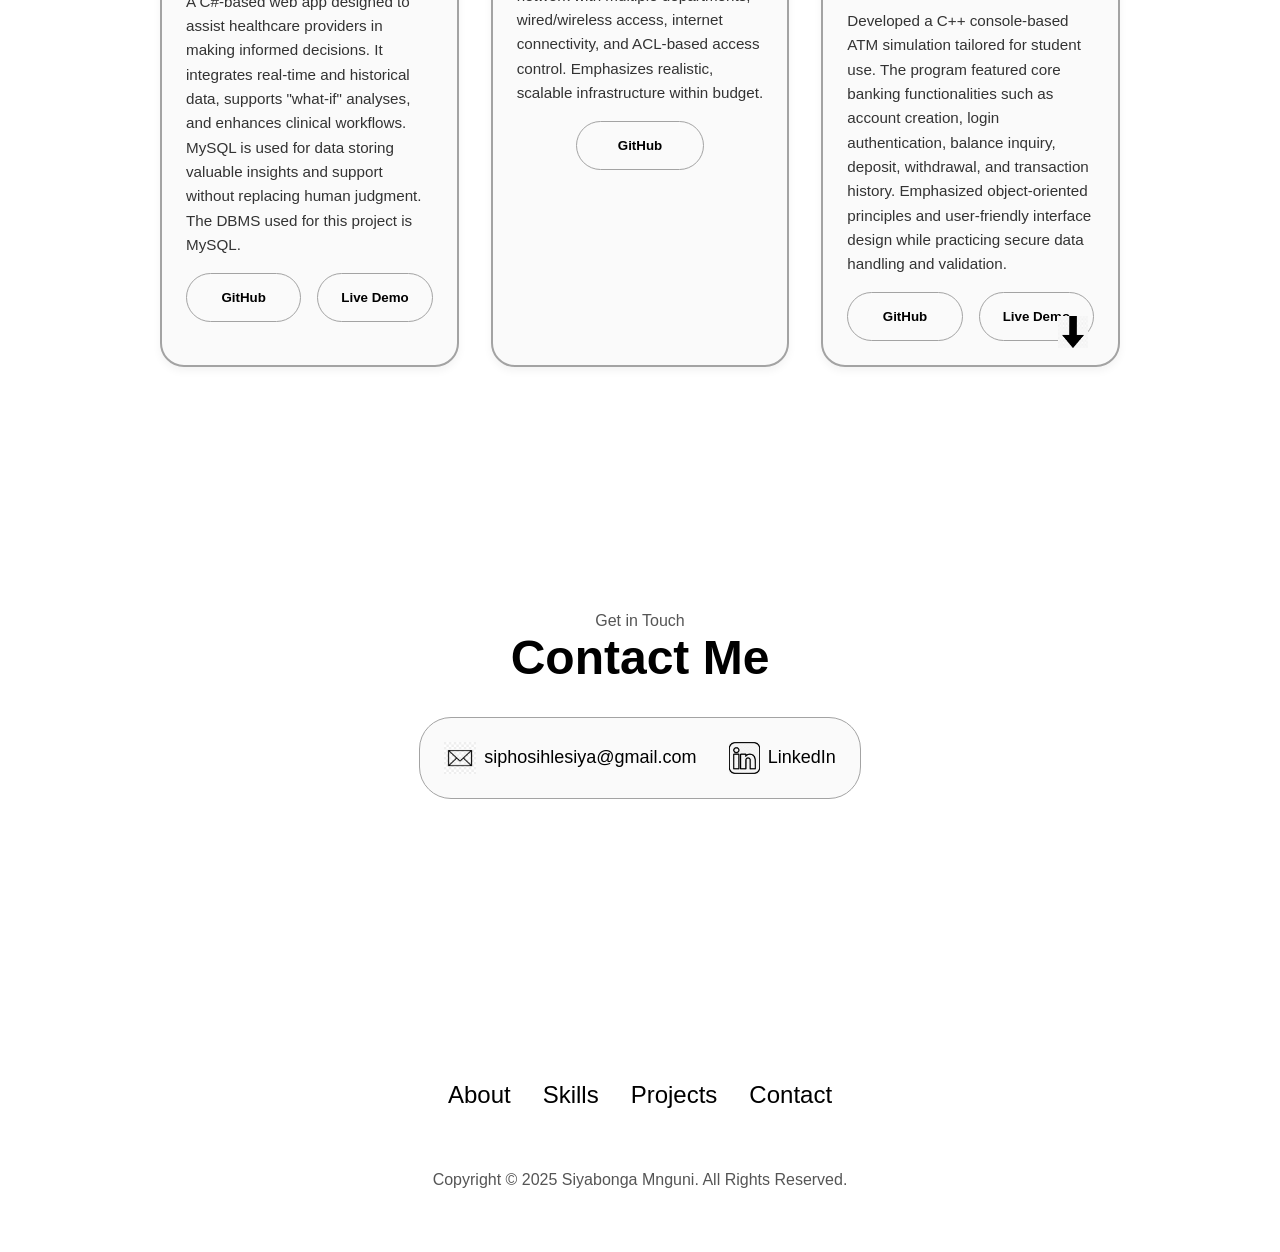
==== commit c6c4e0f8: "UPDATE" ====
--- a/index.html
+++ b/index.html
@@ -4,7 +4,7 @@
         <meta charset="UTF-8">
         <meta http-equiv="X-UA-Compatible" content="IE=edge" />
         <meta name="viewport" content="width=device-width, initial-scale=1.0">
-        <title>My Portfolio</title>
+        <title>S Mnguni's Portfolio</title>
         <link rel="stylesheet" href="style.css" />
         <link rel="stylesheet" href="mediaqueries.css" />
         <link rel="stylesheet" href="https://cdnjs.cloudflare.com/ajax/libs/font-awesome/6.4.0/css/all.min.css"/>
@@ -81,7 +81,7 @@
                     <div class="details-container">
                     <i class="fas fa-user-graduate"></i>
                     <h3>Education</h3>
-                    <p>B.Sc. Information Technology<br />2022 - Present</p>
+                    <p>B.Sc. Information Technology<br />2022 - 2025</p>
                     </div>
 
                     <div class="details-container">
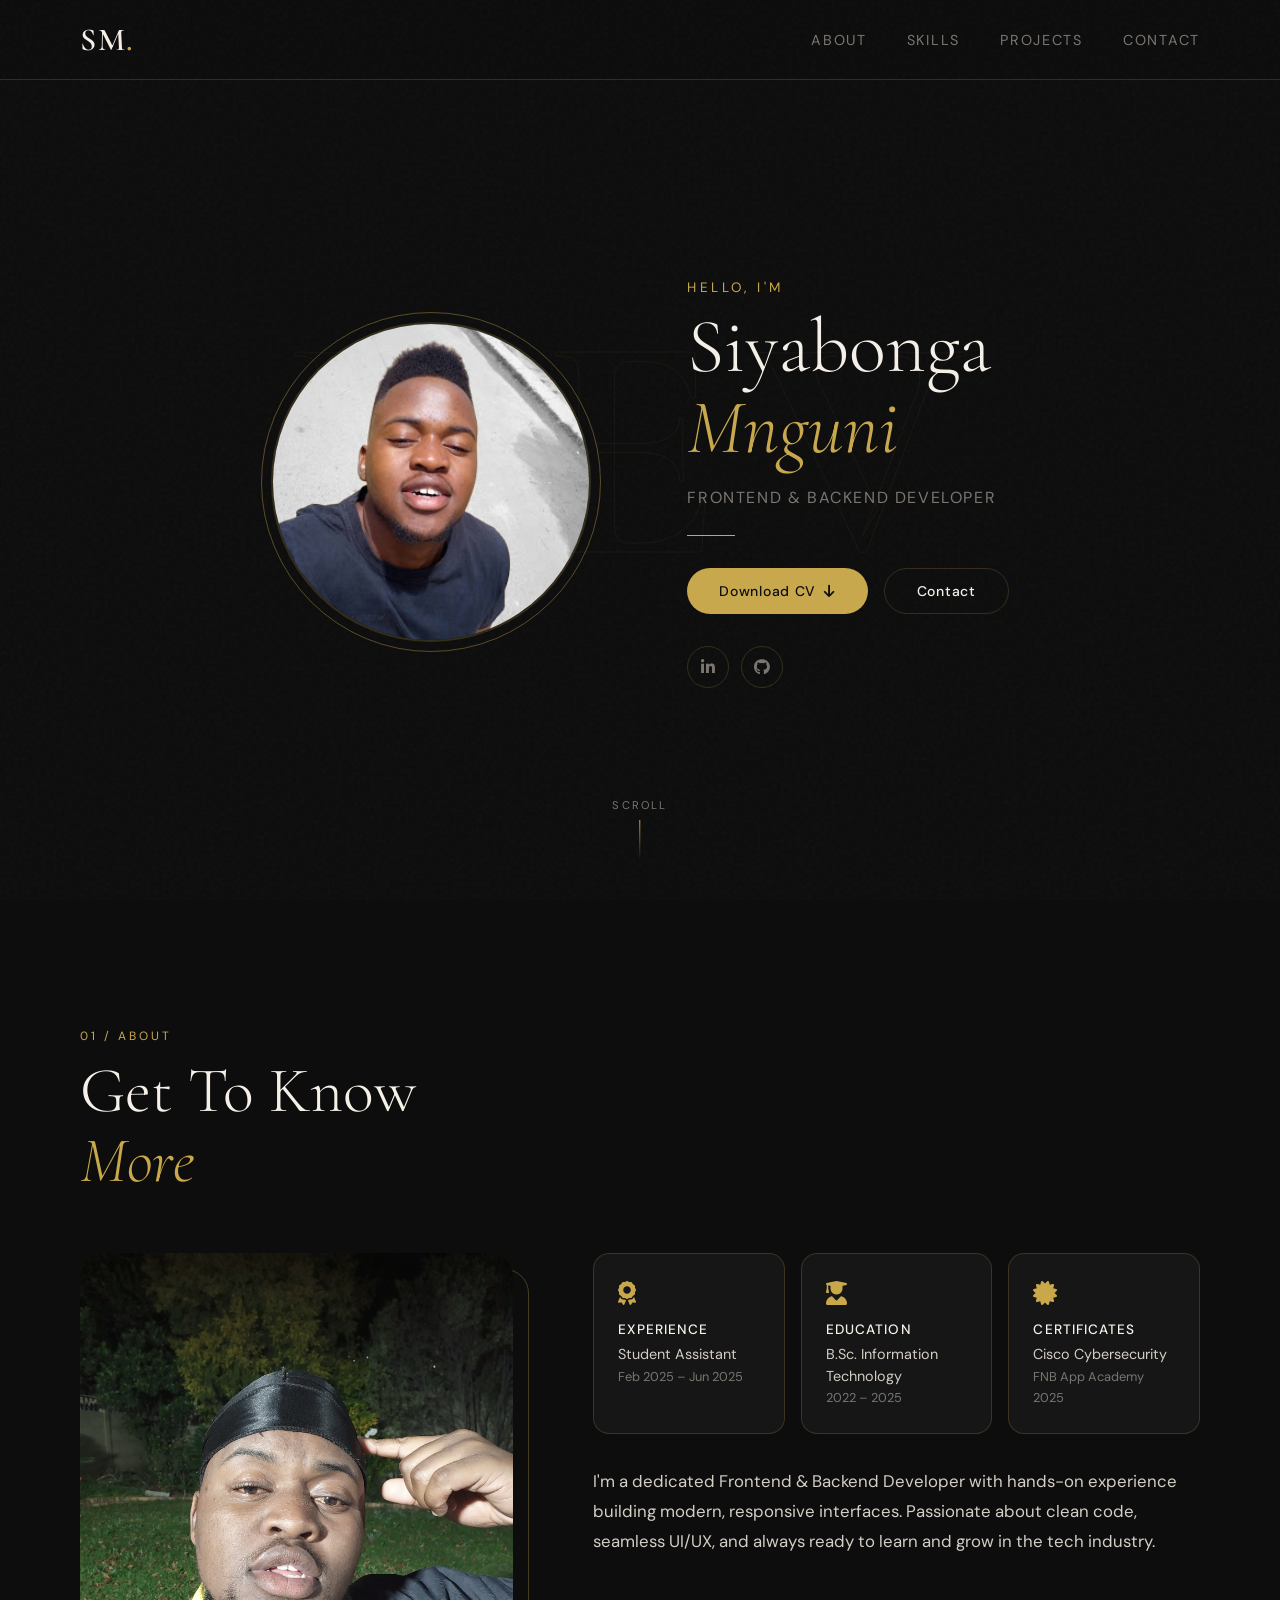
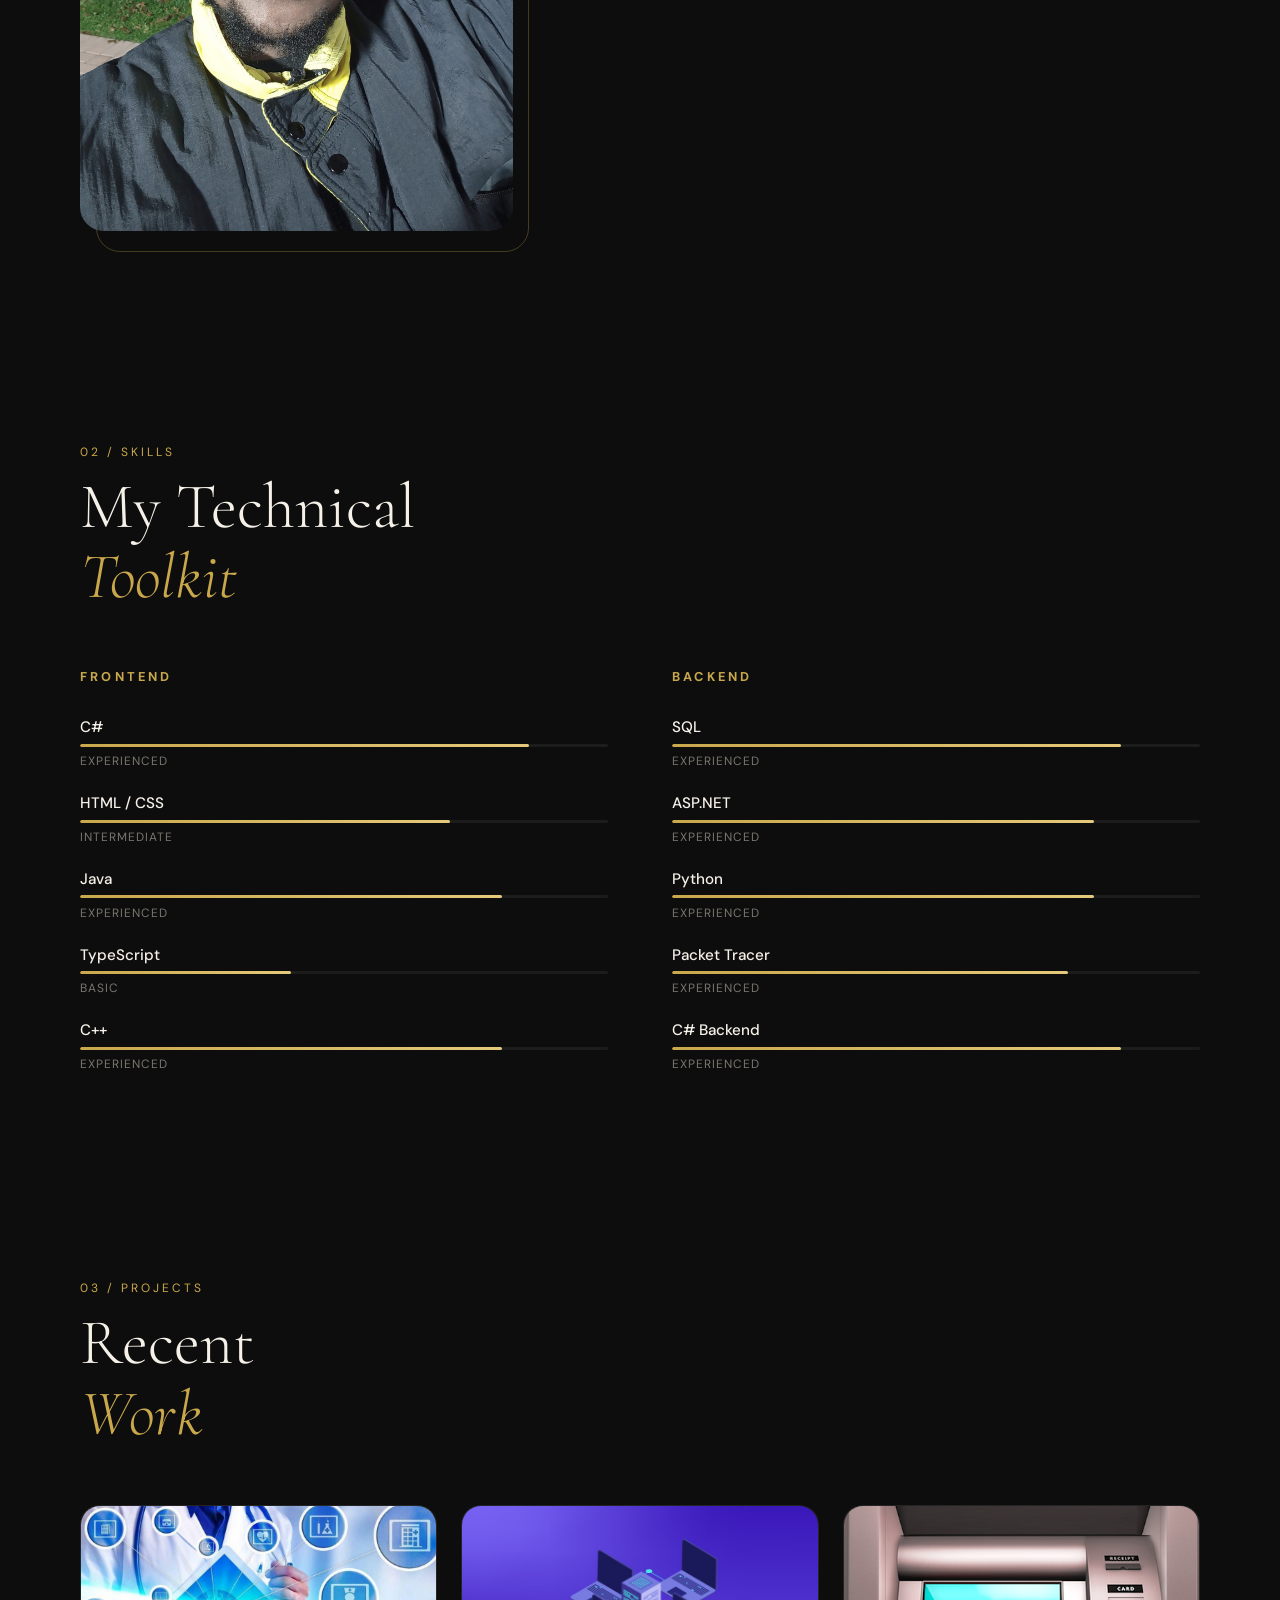
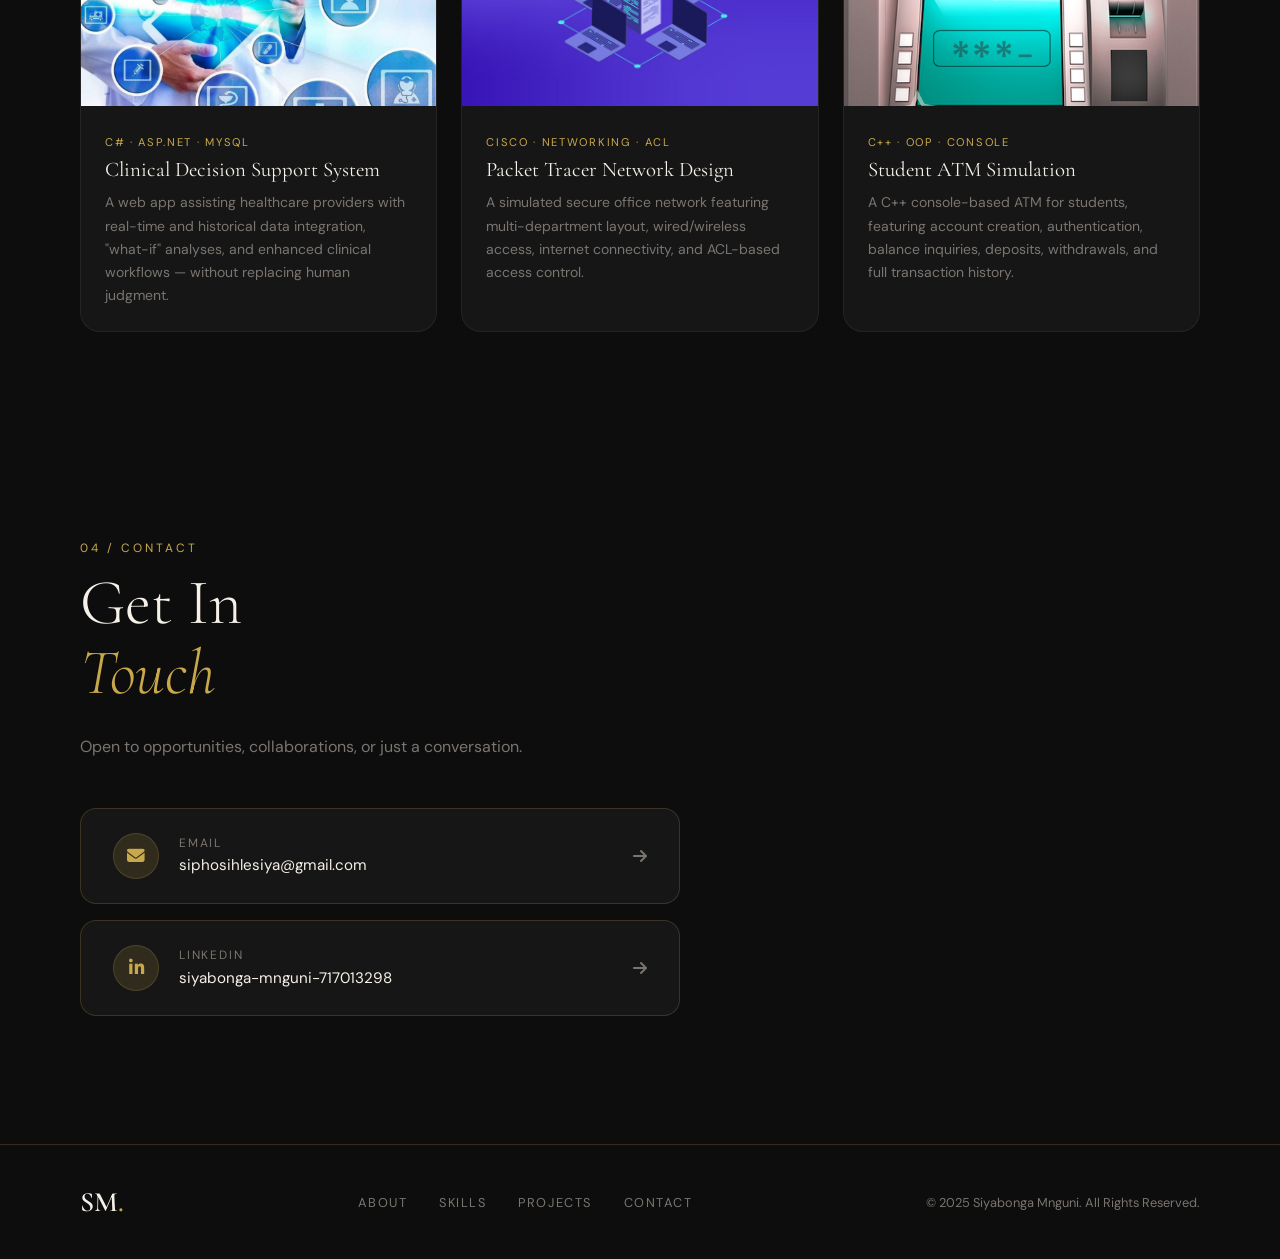
==== commit 086462f7: "u" ====
--- a/index.html
+++ b/index.html
@@ -1,287 +1,274 @@
 <!DOCTYPE html>
 <html lang="en">
-    <head>
-        <meta charset="UTF-8">
-        <meta http-equiv="X-UA-Compatible" content="IE=edge" />
-        <meta name="viewport" content="width=device-width, initial-scale=1.0">
-        <title>S Mnguni's Portfolio</title>
-        <link rel="stylesheet" href="style.css" />
-        <link rel="stylesheet" href="mediaqueries.css" />
-        <link rel="stylesheet" href="https://cdnjs.cloudflare.com/ajax/libs/font-awesome/6.4.0/css/all.min.css"/>
-    </head>
-    <body>
-        <nav id="desktop-nav">
-            <div class="logo">Welcome to My Portfolio</div>
-            <div>
-                <ul class="nav-links">
-                    <li><a href="#about">About</a></li>
-                    <li><a href="#skills">Skills</a></li>
-                    <li><a href="#projects">Projects</a></li>
-                    <li><a href="#contact">Contact</a></li>
-                </ul>
-            </div>
-        </nav> 
-        <nav id="hamburger-nav">
-            <div class="logo">Welcome to My Portfolio</div>
-            <div class="hamburger-menu">
-                <div class="hamburger-icon" onclick="toggleMenu()">
-                    <span></span>
-                    <span></span>
-                    <span></span>
-                </div>
-                <div class="menu-links">
-                    <li><a href="#about" onclick="toggleMenu()">About</a></li>
-                    <li><a href="#skills" onclick="toggleMenu()">Skills</a></li>
-                    <li><a href="#projects" onclick="toggleMenu()">Projects</a></li>
-                    <li><a href="#contact" onclick="toggleMenu()">Contacts</a></li>
-
-                </div>
-            </div>
+  <head>
+    <meta charset="UTF-8" />
+    <meta http-equiv="X-UA-Compatible" content="IE=edge" />
+    <meta name="viewport" content="width=device-width, initial-scale=1.0" />
+    <title>Siyabonga Mnguni — Portfolio</title>
+    <link rel="preconnect" href="https://fonts.googleapis.com" />
+    <link rel="preconnect" href="https://fonts.gstatic.com" crossorigin />
+    <link href="https://fonts.googleapis.com/css2?family=Cormorant+Garamond:ital,wght@0,300;0,400;0,600;1,300;1,400&family=DM+Sans:wght@300;400;500&display=swap" rel="stylesheet"/>
+    <link rel="stylesheet" href="https://cdnjs.cloudflare.com/ajax/libs/font-awesome/6.4.0/css/all.min.css"/>
+    <link rel="stylesheet" href="style.css" />
+    <link rel="stylesheet" href="mediaqueries.css" />
+  </head>
+  <body>
+
+    <!-- NOISE OVERLAY -->
+    <div class="noise"></div>
+
+    <!-- DESKTOP NAV -->
+    <nav id="desktop-nav">
+      <div class="logo">SM<span class="logo-dot">.</span></div>
+      <ul class="nav-links">
+        <li><a href="#about">About</a></li>
+        <li><a href="#skills">Skills</a></li>
+        <li><a href="#projects">Projects</a></li>
+        <li><a href="#contact">Contact</a></li>
+      </ul>
+    </nav>
+
+    <!-- HAMBURGER NAV -->
+    <nav id="hamburger-nav">
+      <div class="logo">SM<span class="logo-dot">.</span></div>
+      <div class="hamburger-menu">
+        <div class="hamburger-icon" onclick="toggleMenu()">
+          <span></span><span></span><span></span>
+        </div>
+        <div class="menu-links">
+          <li><a href="#about" onclick="toggleMenu()">About</a></li>
+          <li><a href="#skills" onclick="toggleMenu()">Skills</a></li>
+          <li><a href="#projects" onclick="toggleMenu()">Projects</a></li>
+          <li><a href="#contact" onclick="toggleMenu()">Contact</a></li>
+        </div>
+      </div>
+    </nav>
+
+    <!-- HERO / PROFILE -->
+    <section id="profile">
+      <div class="hero-bg-text">DEV</div>
+      <div class="profile-inner">
+        <div class="profile-image-wrap">
+          <div class="profile-image-border"></div>
+          <img src="./assets/about2.jpg" alt="Siyabonga Mnguni" />
+        </div>
+        <div class="profile-text">
+          <p class="eyebrow">Hello, I'm</p>
+          <h1 class="hero-name">Siyabonga<br /><em>Mnguni</em></h1>
+          <p class="hero-role">Frontend &amp; Backend Developer</p>
+          <div class="hero-line"></div>
+          <div class="btn-container">
+            <button class="btn btn-primary" onclick="window.open('./assets/Siyabonga Mnguni CV.pdf')">
+              <span>Download CV</span><i class="fas fa-arrow-down"></i>
+            </button>
+            <button class="btn btn-outline" onclick="location.href='#contact'">
+              <span>Contact</span>
+            </button>
+          </div>
+          <div id="socials-container">
+            <a href="https://linkedin.com/in/siyabonga-mnguni-717013298" target="_blank" class="social-link" title="LinkedIn">
+              <i class="fab fa-linkedin-in"></i>
+            </a>
+            <a href="https://github.com/poundcake010101" target="_blank" class="social-link" title="GitHub">
+              <i class="fab fa-github"></i>
+            </a>
+          </div>
+        </div>
+      </div>
+      <a href="#about" class="scroll-hint">
+        <span>Scroll</span>
+        <div class="scroll-line"></div>
+      </a>
+    </section>
+
+    <!-- ABOUT -->
+    <section id="about">
+      <div class="section-label">01 / About</div>
+      <h2 class="section-title">Get To Know<br /><em>More</em></h2>
+      <div class="about-grid">
+        <div class="about-image-wrap">
+          <img src="./assets/about-pic.jpeg" alt="Siyabonga Mnguni" class="about-pic" />
+          <div class="about-image-accent"></div>
+        </div>
+        <div class="about-content">
+          <div class="about-cards">
+            <div class="about-card">
+              <div class="about-card-icon"><i class="fas fa-award"></i></div>
+              <h3>Experience</h3>
+              <p>Student Assistant<br /><span>Feb 2025 – Jun 2025</span></p>
+            </div>
+            <div class="about-card">
+              <div class="about-card-icon"><i class="fas fa-user-graduate"></i></div>
+              <h3>Education</h3>
+              <p>B.Sc. Information Technology<br /><span>2022 – 2025</span></p>
+            </div>
+            <div class="about-card">
+              <div class="about-card-icon"><i class="fas fa-certificate"></i></div>
+              <h3>Certificates</h3>
+              <p>Cisco Cybersecurity<br /><span>FNB App Academy 2025</span></p>
+            </div>
+          </div>
+          <p class="about-bio">
+            I'm a dedicated Frontend &amp; Backend Developer with hands-on experience building modern, responsive interfaces.
+            Passionate about clean code, seamless UI/UX, and always ready to learn and grow in the tech industry.
+          </p>
+        </div>
+      </div>
+    </section>
+
+    <!-- SKILLS -->
+    <section id="skills">
+      <div class="section-label">02 / Skills</div>
+      <h2 class="section-title">My Technical<br /><em>Toolkit</em></h2>
+      <div class="skills-grid">
+        <div class="skills-col">
+          <h3 class="skills-category">Frontend</h3>
+          <div class="skill-list">
+            <div class="skill-item"><span class="skill-name">C#</span><div class="skill-bar"><div class="skill-fill" style="--w:85%"></div></div><span class="skill-level">Experienced</span></div>
+            <div class="skill-item"><span class="skill-name">HTML / CSS</span><div class="skill-bar"><div class="skill-fill" style="--w:70%"></div></div><span class="skill-level">Intermediate</span></div>
+            <div class="skill-item"><span class="skill-name">Java</span><div class="skill-bar"><div class="skill-fill" style="--w:80%"></div></div><span class="skill-level">Experienced</span></div>
+            <div class="skill-item"><span class="skill-name">TypeScript</span><div class="skill-bar"><div class="skill-fill" style="--w:40%"></div></div><span class="skill-level">Basic</span></div>
+            <div class="skill-item"><span class="skill-name">C++</span><div class="skill-bar"><div class="skill-fill" style="--w:80%"></div></div><span class="skill-level">Experienced</span></div>
+          </div>
+        </div>
+        <div class="skills-col">
+          <h3 class="skills-category">Backend</h3>
+          <div class="skill-list">
+            <div class="skill-item"><span class="skill-name">SQL</span><div class="skill-bar"><div class="skill-fill" style="--w:85%"></div></div><span class="skill-level">Experienced</span></div>
+            <div class="skill-item"><span class="skill-name">ASP.NET</span><div class="skill-bar"><div class="skill-fill" style="--w:80%"></div></div><span class="skill-level">Experienced</span></div>
+            <div class="skill-item"><span class="skill-name">Python</span><div class="skill-bar"><div class="skill-fill" style="--w:80%"></div></div><span class="skill-level">Experienced</span></div>
+            <div class="skill-item"><span class="skill-name">Packet Tracer</span><div class="skill-bar"><div class="skill-fill" style="--w:75%"></div></div><span class="skill-level">Experienced</span></div>
+            <div class="skill-item"><span class="skill-name">C# Backend</span><div class="skill-bar"><div class="skill-fill" style="--w:85%"></div></div><span class="skill-level">Experienced</span></div>
+          </div>
+        </div>
+      </div>
+    </section>
+
+    <!-- PROJECTS -->
+    <section id="projects">
+      <div class="section-label">03 / Projects</div>
+      <h2 class="section-title">Recent<br /><em>Work</em></h2>
+      <div class="projects-grid">
+
+        <div class="project-card">
+          <div class="project-img-wrap">
+            <img src="./assets/Clinical-Decision-Support-Systems.jpg" alt="Clinical Decision Support System" />
+            <div class="project-overlay">
+              <div class="project-links">
+                <button onclick="window.open('https://github.com/poundcake010101/Clinical-Decision-Support-System.git','_blank')"><i class="fab fa-github"></i></button>
+                <button onclick="openVideoModal()"><i class="fas fa-play"></i></button>
+              </div>
+            </div>
+          </div>
+          <div class="project-info">
+            <span class="project-tag">C# · ASP.NET · MySQL</span>
+            <h3>Clinical Decision Support System</h3>
+            <p>A web app assisting healthcare providers with real-time and historical data integration, "what-if" analyses, and enhanced clinical workflows — without replacing human judgment.</p>
+          </div>
+        </div>
+
+        <div class="project-card">
+          <div class="project-img-wrap">
+            <img src="./assets/packet-tracer.jpg" alt="Packet Tracer Network Design" />
+            <div class="project-overlay">
+              <div class="project-links">
+                <button onclick="window.open('https://github.com/poundcake010101/Packet_Tracer.git','_blank')"><i class="fab fa-github"></i></button>
+              </div>
+            </div>
+          </div>
+          <div class="project-info">
+            <span class="project-tag">Cisco · Networking · ACL</span>
+            <h3>Packet Tracer Network Design</h3>
+            <p>A simulated secure office network featuring multi-department layout, wired/wireless access, internet connectivity, and ACL-based access control.</p>
+          </div>
+        </div>
+
+        <div class="project-card">
+          <div class="project-img-wrap">
+            <img src="./assets/ATM.png" alt="Student ATM Simulation" />
+            <div class="project-overlay">
+              <div class="project-links">
+                <button onclick="window.open('https://github.com/poundcake010101/atmSimulationProject.git','_blank')"><i class="fab fa-github"></i></button>
+                <button onclick="openLocalVideoModal('./assets/ATM-DEMO-VID.mp4')"><i class="fas fa-play"></i></button>
+              </div>
+            </div>
+          </div>
+          <div class="project-info">
+            <span class="project-tag">C++ · OOP · Console</span>
+            <h3>Student ATM Simulation</h3>
+            <p>A C++ console-based ATM for students, featuring account creation, authentication, balance inquiries, deposits, withdrawals, and full transaction history.</p>
+          </div>
+        </div>
+
+      </div>
+    </section>
+
+    <!-- VIDEO MODAL -->
+    <div id="videoModal" class="video-modal">
+      <div class="video-modal-content">
+        <span class="close-btn" onclick="closeVideoModal()">&times;</span>
+        <iframe id="videoFrame" width="100%" height="480" frameborder="0" allowfullscreen></iframe>
+      </div>
+    </div>
+
+    <!-- CONTACT -->
+    <section id="contact">
+      <div class="section-label">04 / Contact</div>
+      <h2 class="section-title">Get In<br /><em>Touch</em></h2>
+      <p class="contact-sub">Open to opportunities, collaborations, or just a conversation.</p>
+      <div class="contact-cards">
+        <a href="mailto:siphosihlesiya@gmail.com" class="contact-card">
+          <div class="contact-card-icon"><i class="fas fa-envelope"></i></div>
+          <div>
+            <p class="contact-card-label">Email</p>
+            <p class="contact-card-value">siphosihlesiya@gmail.com</p>
+          </div>
+          <i class="fas fa-arrow-right contact-arrow"></i>
+        </a>
+        <a href="https://linkedin.com/in/siyabonga-mnguni-717013298" target="_blank" class="contact-card">
+          <div class="contact-card-icon"><i class="fab fa-linkedin-in"></i></div>
+          <div>
+            <p class="contact-card-label">LinkedIn</p>
+            <p class="contact-card-value">siyabonga-mnguni-717013298</p>
+          </div>
+          <i class="fas fa-arrow-right contact-arrow"></i>
+        </a>
+      </div>
+    </section>
+
+    <!-- FOOTER -->
+    <footer>
+      <div class="footer-inner">
+        <div class="footer-logo">SM<span class="logo-dot">.</span></div>
+        <nav class="footer-nav">
+          <a href="#about">About</a>
+          <a href="#skills">Skills</a>
+          <a href="#projects">Projects</a>
+          <a href="#contact">Contact</a>
         </nav>
-        <section id="profile">
-            <div class="section-container">
-                <div class="section__pic-container">
-                    <img src="./assets/about2.jpg" alt="Siyabonga Mnguni profile picture">
-                    </div>
-                    <div class="section__text">
-                    <p class="section__text__p1">Hello, I'm</p>
-                    <h1 class="title">Siyabonga Mnguni</h1>
-                    <p class="section__text__p2">Frontend & Backend Developer</p>
-                    <div class="btn-container">
-                        <button class="btn btn-color-2" onclick="window.open('./assets/Siyabonga Mnguni CV.pdf')">Download CV</button>
-                        <button class="btn btn-color-1" onclick="location.href='./#contact'">Contact Info</button>
-                    </div>
-                        <div id="socials-container">
-                            <a href="https://linkedin.com/in/siyabonga-mnguni-717013298" target="_blank" class="icon-button">
-                                <i class="fab fa-linkedin-in"></i>
-                            </a>
-                            <a href="https://github.com/poundcake010101" target="_blank" class="icon-button">
-                                <i class="fab fa-github"></i>
-                            </a>
-                        </div>
-                </div>
-            </div>
-        </section>
-        <section id="about"> 
-            <p class="section__text__p1">Get To Know More</p>
-            <h1 class="title">About Me</h1>
-            <div class="section-container">
-                <div class="section__pic-container">
-                <img src="./assets/about-pic.jpeg" alt="Profile Picture" class="about-pic" />
-                </div>
-
-                <div class="about-details-container">
-                <div class="about-containers">
-                    <div class="details-container">
-                    <i class="fas fa-award"></i>
-                    <h3>Work Experience</h3>
-                    <p>Student Assistant<br />Feb 2025 - June 2025</p>
-                    </div>
-
-                    <div class="details-container">
-                    <i class="fas fa-user-graduate"></i>
-                    <h3>Education</h3>
-                    <p>B.Sc. Information Technology<br />2022 - 2025</p>
-                    </div>
-
-                    <div class="details-container">
-                    <i class="fas fa-certificate"></i>
-                    <h3>Certificates</h3>
-                    <p>Introduction to Cybersecurity – Cisco Networking Academy<br />FNB App Academy 2025 – Full Stack Development</p>
-                    </div>
-                </div>
-
-                <div class="text-container">
-                    <p>
-                    I’m a dedicated Frontend & Backend Developer with hands-on experience building modern, responsive interfaces.
-                    Passionate about clean code, seamless UI/UX, and always ready to learn and grow in the tech industry.
-                    </p>
-                </div>
-                </div>
-            </div>
-            <img src="./assets/arrow.jpg" alt="Arrow icon" class="icon arrow" onclick="location.href='./#skills'" />
-        </section>
-        <section id="skills">
-            <p class="section__text__p1">Explore My</p>
-            <h1 class="title">Skills</h1>
-            <div class="skills-details-container">
-                <div class="about-containers">
-                    <div class="details-container">
-                        <h2 class="skills-sub-title">Frontend Development</h2>
-                        <div class="article-container">
-                               <article>
-                                <img src="./assets/checkmark.png" alt="skills icon" class="icon" />
-                                <div>
-                                    <h3>C#</h3>
-                                    <p>Experienced</p>
-                                </div>
-                               </article>  
-                               <article>
-                                <img src="./assets/checkmark.png" alt="skills icon" class="icon" />
-                                <div>
-                                    <h3>HTML/CSS</h3>
-                                    <p>Intermediate</p>
-                                </div>
-                               </article> 
-                               <article>
-                                <img src="./assets/checkmark.png" alt="skills icon" class="icon" />
-                                <div>
-                                    <h3>Java</h3>
-                                    <p>Experienced</p>
-                                </div>
-                               </article> 
-                               <article>
-                                <img src="./assets/checkmark.png" alt="skills icon" class="icon" />
-                                <div>
-                                    <h3>TypeScript</h3>
-                                    <p>Basic</p>
-                                </div>
-                               </article> 
-                               <article>
-                                <img src="./assets/checkmark.png" alt="skills icon" class="icon" />
-                                <div>
-                                    <h3>C++</h3>
-                                    <p>Experienced</p>
-                                </div>
-                               </article> 
-                        </div>
-                    </div>
-                    <div class="details-container">
-                        <h2 class="skills-sub-title">Backend Development</h2>
-                        <div class="article-container">
-                               <article>
-                                <img src="./assets/checkmark.png" alt="skills icon" class="icon" />
-                                <div>
-                                    <h3>SQL</h3>
-                                    <p>Experienced</p>
-                                </div>
-                               </article>  
-                               <article>
-                                <img src="./assets/checkmark.png" alt="skills icon" class="icon" />
-                                <div>
-                                    <h3>ASP.NET</h3>
-                                    <p>Experienced</p>
-                                </div>
-                               </article> 
-                               <article>
-                                <img src="./assets/checkmark.png" alt="skills icon" class="icon" />
-                                <div>
-                                    <h3>C#</h3>
-                                    <p>Experienced</p>
-                                </div>
-                               </article>
-                               <article>
-                                <img src="./assets/checkmark.png" alt="skills icon" class="icon" />
-                                <div>
-                                    <h3>Packet Tracer</h3>
-                                    <p>Experienced</p>
-                                </div>
-                               </article> 
-                               <article>
-                                <img src="./assets/checkmark.png" alt="skills icon" class="icon" />
-                                <div>
-                                    <h3>Python</h3>
-                                    <p>Experienced</p>
-                                </div>
-                               </article> 
-                        </div>
-                    </div>
-                </div>
-            </div>
-            <img src="./assets/arrow.jpg" alt="Arrow icon" class="icon arrow" onclick="location.href='./#projects'" />
-        </section>
-        <section id="projects">
-            <p class="section__text__p1">Browse My Recent</p>
-            <h1 class="title">Projects</h1>
-            <div class="skills-details-container">
-                <div class="about-containers">
-                    <div class="details-container color-container">
-                        <div class="article-container">
-                            <img src="./assets/Clinical-Decision-Support-Systems.jpg" alt="Project 1" class="project-img"/>
-                        </div>
-                        <h2 class="skills-sub-title project-title">Clinical Decision Support System</h2>
-                        <p class="project-description">
-                            A C#-based web app designed to assist healthcare providers in making informed decisions. It integrates real-time and historical data, supports "what-if" analyses, and enhances clinical workflows. MySQL is used for data storing valuable insights and support without 
-                            replacing human judgment. The DBMS used for this project is MySQL.
-                        </p>
-                        <div class="btn-container">
-                            <button class="btn btn-color-2 project-btn" onclick="window.open('https://github.com/poundcake010101/Clinical-Decision-Support-System.git', '_blank')">
-                                GitHub
-                            </button>
-                            <button class="btn btn-color-2 project-btn" onclick="openVideoModal()">
-                                Live Demo
-                            </button>
-                            
-                        </div>
-                    </div>
-                    <div id="videoModal" class="video-modal" style="display:none; position:fixed; top:0; left:0; width:100%; height:100%; background-color:rgba(0,0,0,0.8); z-index:1000;">
-                        <div class="video-modal-content" style="position:relative; margin:5% auto; padding:0; width:80%; max-width:800px;">
-                            <span class="close-btn" onclick="closeVideoModal()" style="position:absolute; top:10px; right:20px; font-size:30px; color:white; cursor:pointer;">&times;</span>
-                            <iframe id="videoFrame" width="100%" height="480" frameborder="0" allowfullscreen></iframe>
-                        </div>
-                    </div>
-                    <div class="details-container color-container">
-                        <div class="article-container">
-                            <img src="./assets/packet-tracer.jpg" alt="Project 2" class="project-img"/>
-                        </div>
-                        <h2 class="skills-sub-title project-title">Packet Tracer Network Design</h2>
-                        <p class="project-description">
-                            Built using Cisco Packet Tracer, this project simulates a secure office network with multiple departments, wired/wireless access, internet connectivity, and ACL-based access control. Emphasizes realistic, scalable infrastructure within budget.
-                        </p>
-                        <div class="btn-container">
-                            <button class="btn btn-color-2 project-btn" onclick="window.open('https://github.com/poundcake010101/Packet_Tracer.git', '_blank')">
-                                GitHub
-                            </button>
-                        </div>
-                    </div>
-                    <div class="details-container color-container">
-                        <div class="article-container">
-                            <img src="./assets/ATM.png" alt="Project 2" class="project-img"/>
-                        </div>
-                        <h2 class="skills-sub-title project-title">Student Atm Simulation</h2>
-                        <p class="project-description">
-                            Developed a C++ console-based ATM simulation tailored for student use. The program featured core banking functionalities such as account creation, login authentication, balance inquiry, deposit, withdrawal, and transaction history. Emphasized object-oriented principles and user-friendly interface design while practicing secure data handling and validation.
-                        </p>
-                        <div class="btn-container">
-                            <button class="btn btn-color-2 project-btn" onclick="window.open('https://github.com/poundcake010101/atmSimulationProject.git', '_blank')">
-                                GitHub
-                            </button>
-                            <button class="btn btn-color-2 project-btn" onclick="openLocalVideoModal('./assets/ATM-DEMO-VID.mp4')">
-                                Live Demo
-                            </button>
-                        </div>
-                    </div>
-                </div>
-            </div>
-            <img src="./assets/arrow.jpg" alt="Arrow icon" class="icon arrow" onclick="location.href='./#contact'" />
-        </section>
-        <section id="contact">
-            <p class="section__text__p1">Get in Touch</p>
-            <h1 class="title">Contact Me</h1>
-            <div class="contact-info-upper-container">
-                <div class="contact-info-container">
-                    <img src="./assets/email.jpg" alt="Email icon" class="icon contact-icon"/>
-                    <p><a href="mailto:siphosihlesiya@gmail.com">siphosihlesiya@gmail.com</a></p>
-                </div>
-                <div class="contact-info-container">
-                    <img src="./assets/linkedin.png" alt="LinkedIn icon" class="icon contact-icon"/>
-                    <p><a href="https://linkedin.com/in/siyabonga-mnguni-717013298">LinkedIn</a></p>
-                </div>
-            </div>
-        </section>
-        <footer>
-            <nav>
-                <div class="nav-links-container">
-                    <ul class="nav-links">
-                    <li><a href="#about">About</a></li>
-                    <li><a href="#skills">Skills</a></li>
-                    <li><a href="#projects">Projects</a></li>
-                    <li><a href="#contact">Contact</a></li>
-                </ul>
-                </div>
-            </nav>
-            <p>Copyright &#169; 2025 Siyabonga Mnguni. All Rights Reserved.</p>
-        </footer>
-        <script src="script.js"></script>
-    </body>
+        <p class="footer-copy">© 2025 Siyabonga Mnguni. All Rights Reserved.</p>
+      </div>
+    </footer>
+
+    <script src="script.js"></script>
+    <script>
+      // Reveal on scroll
+      const revealEls = document.querySelectorAll('section, .project-card, .about-card, .skill-item');
+      const observer = new IntersectionObserver((entries) => {
+        entries.forEach(e => { if (e.isIntersecting) { e.target.classList.add('visible'); } });
+      }, { threshold: 0.1 });
+      revealEls.forEach(el => { el.classList.add('reveal'); observer.observe(el); });
+
+      // Skill bar animation
+      const barObserver = new IntersectionObserver((entries) => {
+        entries.forEach(e => {
+          if (e.isIntersecting) {
+            const fill = e.target.querySelector('.skill-fill');
+            if (fill) fill.style.width = fill.style.getPropertyValue('--w') || fill.style['--w'] || getComputedStyle(fill).getPropertyValue('--w');
+          }
+        });
+      }, { threshold: 0.3 });
+      document.querySelectorAll('.skill-item').forEach(el => barObserver.observe(el));
+    </script>
+  </body>
 </html>
--- a/style.css
+++ b/style.css
@@ -1,534 +1,520 @@
-/* General */
-
-* {
-  margin: 0;
-  padding: 0;
-
-}
+/* =============================================
+   PORTFOLIO — DARK EDITORIAL LUXURY
+   Theme: Deep charcoal · Warm gold · Cream type
+   Fonts: Cormorant Garamond + DM Sans
+============================================= */
+
+:root {
+  --bg:        #0d0d0d;
+  --bg-card:   #161616;
+  --bg-raised: #1c1c1c;
+  --gold:      #c9a84c;
+  --gold-light:#e4c97a;
+  --gold-dim:  rgba(201,168,76,0.15);
+  --cream:     #f5f0e8;
+  --text:      #d4cfc6;
+  --text-muted:#7a7570;
+  --border:    rgba(201,168,76,0.2);
+  --white:     #ffffff;
+  --radius:    1rem;
+  --transition:300ms ease;
+}
+
+*, *::before, *::after { margin:0; padding:0; box-sizing:border-box; }
+
+html { scroll-behavior: smooth; }
 
 body {
-  font-family: 'Segoe UI', Tahoma, Geneva, Verdana, sans-serif;
-}
-
-html {
-scroll-behavior: smooth;
-
-}
-
-p {
-  color: rgb(85, 85, 85)
-
-}
-
-/*Transition*/
-
-a, 
-.btn {
-  transition: all 300ms ease;
-}
-
-/*Desktop Nav*/
-nav, 
-.nav-links{
-  display: flex;
-}
-
-nav {
- justify-content: space-around;
- align-items: center;
- height:17vh;
-}
-
-.nav-links{
-gap: 2rem;
-list-style: none;
-font-size: 1.5rem;
-
-}
-
-a{
-  color: black;
-  text-decoration: none;
-  text-decoration-color: white;
-}
-
-a:hover{
-  color: gray;
-  text-decoration: underline;
-  text-underline-offset: 1rem;
-  text-decoration-color: rgb(185, 185, 185);
-}
-
-.logo{
+  font-family: 'DM Sans', sans-serif;
+  background: var(--bg);
+  color: var(--text);
+  overflow-x: hidden;
+}
+
+/* Noise texture overlay */
+.noise {
+  pointer-events: none;
+  position: fixed;
+  inset: 0;
+  z-index: 9999;
+  opacity: 0.03;
+  background-image: url("data:image/svg+xml,%3Csvg viewBox='0 0 256 256' xmlns='http://www.w3.org/2000/svg'%3E%3Cfilter id='noise'%3E%3CfeTurbulence type='fractalNoise' baseFrequency='0.9' numOctaves='4' stitchTiles='stitch'/%3E%3C/filter%3E%3Crect width='100%25' height='100%25' filter='url(%23noise)'/%3E%3C/svg%3E");
+}
+
+/* ── TYPOGRAPHY ─────────────────────────── */
+h1, h2, h3 { font-family: 'Cormorant Garamond', serif; color: var(--cream); }
+em { font-style: italic; color: var(--gold); }
+p { color: var(--text); line-height: 1.7; }
+a { color: inherit; text-decoration: none; transition: var(--transition); }
+
+/* ── REVEAL ANIMATION ───────────────────── */
+.reveal { opacity: 0; transform: translateY(28px); transition: opacity 0.7s ease, transform 0.7s ease; }
+.reveal.visible { opacity: 1; transform: none; }
+
+/* ── NAV ────────────────────────────────── */
+#desktop-nav {
+  position: fixed; top: 0; left: 0; right: 0; z-index: 100;
+  display: flex; justify-content: space-between; align-items: center;
+  padding: 1.25rem 5rem;
+  background: rgba(13,13,13,0.85);
+  backdrop-filter: blur(12px);
+  border-bottom: 1px solid var(--border);
+}
+
+.logo {
+  font-family: 'Cormorant Garamond', serif;
   font-size: 2rem;
-}
-
-.logo:hover{
-  cursor: default;
-}
-
-#hamburger-nav{
+  font-weight: 600;
+  color: var(--cream);
+  letter-spacing: 0.05em;
+}
+.logo-dot { color: var(--gold); }
+
+.nav-links {
+  display: flex; gap: 2.5rem; list-style: none;
+}
+.nav-links a {
+  font-size: 0.9rem;
+  font-weight: 400;
+  letter-spacing: 0.12em;
+  text-transform: uppercase;
+  color: var(--text-muted);
+}
+.nav-links a:hover { color: var(--gold); }
+
+/* Hamburger */
+#hamburger-nav {
   display: none;
-}
-
-.hamburger-menu{
-  position: relative;
-  display: inline-block;
-}
-
-.hamburger-icon{
-  display: flex;
-  flex-direction: column;
-  justify-content: space-between;
-  height: 24px;
-  width: 30px;
-  cursor: pointer;
-}
-
-.hamburger-icon span{
-  width: 100%;
-  height: 2px;
-  background-color: black;
-  transition: all 0.3 ease-in-out;
-}
-
-.menu-links{
-  position:absolute;
-  top: 100%;
-  right: 0;
-  background-color: white;
-  width: fit-content;
-  max-height: 0;
-  overflow: hidden;
-  transition: all 0.3 ease-in-out;
-}
-
-.menu-links a{
-  display: block;
-  padding: 10px;
-  text-align: center;
-  font-size: 1.5rem;
-  color: black;
-  text-decoration: none;
-  transition: all 0.3 ease-in-out;
-}
-
-.menu-links li{
-  list-style: none;
-}
-
-.menu-links.open{
-  max-height: 300px;
-}
-
-.hamburger-icon.open span:first-child{
-  transform: rotate(45deg)translate(10px, 5px);
-}
-
-.hamburger-icon.open span:nth-child(2){
-  opacity: 0;
-}
-
-.hamburger-icon.open span:last-child{
-  transform: rotate(-45deg)translate(10px, -5px);
-}
-
-.hamburger-icon span:first-child{
-  transform: none;
-}
-
-.hamburger-icon span:first-child{
-  opacity: 1;
-}
-
-.hamburger-icon span:first-child{
-  transform: none;
-}
-
-/*Sections*/
-
-section{
-  padding-top: 4vh ;
-  height: 96vh;
-  margin:  0 10rem;
-  box-sizing: border-box;
-  min-height: fit-content;
-}
-
-.section-container{
-  display: flex;
-}
-
-/*Profile sec*/
-
-.section-container {
+  position: fixed; top: 0; left: 0; right: 0; z-index: 100;
+  justify-content: space-between; align-items: center;
+  padding: 1.25rem 2rem;
+  background: rgba(13,13,13,0.92);
+  backdrop-filter: blur(12px);
+  border-bottom: 1px solid var(--border);
+}
+.hamburger-menu { position: relative; }
+.hamburger-icon { display: flex; flex-direction: column; gap: 5px; cursor: pointer; width: 28px; }
+.hamburger-icon span { display: block; width: 100%; height: 2px; background: var(--cream); transition: all 0.3s ease; }
+.hamburger-icon.open span:first-child  { transform: rotate(45deg) translate(5px,5px); }
+.hamburger-icon.open span:nth-child(2) { opacity: 0; }
+.hamburger-icon.open span:last-child   { transform: rotate(-45deg) translate(5px,-5px); }
+.menu-links {
+  position: absolute; top: 100%; right: 0;
+  background: var(--bg-card);
+  border: 1px solid var(--border);
+  border-radius: 0.5rem;
+  min-width: 160px;
+  max-height: 0; overflow: hidden;
+  transition: max-height 0.4s ease;
+}
+.menu-links.open { max-height: 300px; }
+.menu-links li { list-style: none; }
+.menu-links a {
+  display: block; padding: 0.9rem 1.5rem;
+  font-size: 0.9rem; letter-spacing: 0.1em; text-transform: uppercase;
+  color: var(--text);
+  border-bottom: 1px solid rgba(255,255,255,0.05);
+}
+.menu-links a:hover { color: var(--gold); background: var(--gold-dim); }
+
+/* ── SECTIONS COMMON ────────────────────── */
+section {
+  padding: 8rem 5rem 5rem;
+  max-width: 1300px;
+  margin: 0 auto;
+}
+
+.section-label {
+  font-size: 0.75rem;
+  letter-spacing: 0.25em;
+  text-transform: uppercase;
+  color: var(--gold);
+  margin-bottom: 0.75rem;
+}
+.section-title {
+  font-size: clamp(2.5rem, 5vw, 4rem);
+  font-weight: 300;
+  line-height: 1.1;
+  margin-bottom: 3.5rem;
+}
+
+/* ── HERO ───────────────────────────────── */
+#profile {
+  min-height: 100vh;
   display: flex;
   align-items: center;
   justify-content: center;
-  gap: 5rem;
-  flex-wrap: wrap;
-}
-
-.section__pic-container {
-  max-width: 300px;
-  flex: 1;
-}
-
-.section__pic-container img {
-  width: 100%;
-  height: auto;
-  border-radius: 50%;
-}
-
-.section__text {
-  flex: 1;
-  text-align: left;
-  min-width: 280px;
-}
-
-.section__text{
-  align-self: center;
-  text-align: center;
-}
-
-.section__text p{
-  font-weight: 600;
-
-}
-
-.section__text__p1{
-  text-align: center;
-}
-
-.section__text__p2{
-  font-size: 1.75rem;
-  margin-bottom: 1rem;
-}
-
-.title{
-  font-size: 3rem;
-  text-align: center;
-}
-
-#socials-container {
-  display: flex;
-  gap: 1rem;
-  margin-top: 1.5rem;
-  justify-content: center; 
-}
-
-.icon-button {
+  padding: 8rem 5rem 4rem;
+  position: relative;
+  overflow: hidden;
+  max-width: 100%;
+}
+
+.hero-bg-text {
+  position: absolute;
+  font-family: 'Cormorant Garamond', serif;
+  font-size: clamp(14rem, 25vw, 28rem);
+  font-weight: 700;
+  color: transparent;
+  -webkit-text-stroke: 1px rgba(201,168,76,0.06);
+  top: 50%; left: 50%;
+  transform: translate(-50%,-50%);
+  pointer-events: none;
+  user-select: none;
+  white-space: nowrap;
+  letter-spacing: 0.1em;
+}
+
+.profile-inner {
   display: flex;
   align-items: center;
+  gap: 6rem;
+  flex-wrap: wrap;
   justify-content: center;
-  background-color: white;
-  border: 2px solid black;
-  color: black;
+  z-index: 1;
+}
+
+.profile-image-wrap {
+  position: relative;
+  width: 320px; height: 320px;
+  flex-shrink: 0;
+}
+.profile-image-wrap img {
+  width: 100%; height: 100%;
   border-radius: 50%;
-  width: 40px;
-  height: 40px;
-  font-size: 1.2rem;
-  transition: all 0.3s ease;
-  text-decoration: none;
-}
-
-.icon-button:hover {
-  background-color: black;
-  color: white;
+  object-fit: cover;
+  border: 2px solid var(--border);
+  position: relative; z-index: 1;
+}
+.profile-image-border {
+  position: absolute;
+  inset: -10px;
+  border-radius: 50%;
+  border: 1px solid var(--gold);
+  opacity: 0.4;
+  animation: spin 20s linear infinite;
+}
+@keyframes spin { to { transform: rotate(360deg); } }
+
+.profile-text { max-width: 520px; }
+.eyebrow {
+  font-size: 0.85rem;
+  letter-spacing: 0.25em;
+  text-transform: uppercase;
+  color: var(--gold);
+  margin-bottom: 0.5rem;
+}
+.hero-name {
+  font-size: clamp(3rem, 6vw, 5.5rem);
+  font-weight: 300;
+  line-height: 1.05;
+  margin-bottom: 1rem;
+  color: var(--cream);
+}
+.hero-role {
+  font-size: 1rem;
+  letter-spacing: 0.1em;
+  text-transform: uppercase;
+  color: var(--text-muted);
+  margin-bottom: 1.5rem;
+}
+.hero-line {
+  width: 48px; height: 1px;
+  background: var(--gold);
+  margin-bottom: 2rem;
+}
+
+/* Buttons */
+.btn-container { display: flex; gap: 1rem; margin-bottom: 2rem; flex-wrap: wrap; }
+.btn {
+  display: inline-flex; align-items: center; gap: 0.5rem;
+  padding: 0.8rem 2rem;
+  border-radius: 2rem;
+  font-family: 'DM Sans', sans-serif;
+  font-size: 0.875rem;
+  font-weight: 500;
+  letter-spacing: 0.05em;
   cursor: pointer;
-}
-
-/*Icons*/
-
-.icon{
+  border: none;
+  transition: var(--transition);
+}
+.btn-primary {
+  background: var(--gold);
+  color: #0d0d0d;
+}
+.btn-primary:hover { background: var(--gold-light); transform: translateY(-2px); }
+.btn-outline {
+  background: transparent;
+  color: var(--cream);
+  border: 1px solid var(--border);
+}
+.btn-outline:hover { border-color: var(--gold); color: var(--gold); transform: translateY(-2px); }
+
+/* Socials */
+#socials-container { display: flex; gap: 0.75rem; }
+.social-link {
+  width: 42px; height: 42px;
+  border-radius: 50%;
+  border: 1px solid var(--border);
+  display: flex; align-items: center; justify-content: center;
+  color: var(--text-muted);
+  font-size: 1rem;
+  transition: var(--transition);
+}
+.social-link:hover {
+  border-color: var(--gold);
+  color: var(--gold);
+  transform: translateY(-3px);
+}
+
+/* Scroll hint */
+.scroll-hint {
+  position: absolute; bottom: 2.5rem; left: 50%;
+  transform: translateX(-50%);
+  display: flex; flex-direction: column; align-items: center;
+  gap: 0.5rem;
+  font-size: 0.7rem;
+  letter-spacing: 0.2em;
+  text-transform: uppercase;
+  color: var(--text-muted);
+  animation: float 2.5s ease-in-out infinite;
+}
+.scroll-line {
+  width: 1px; height: 40px;
+  background: linear-gradient(to bottom, var(--gold), transparent);
+}
+@keyframes float { 0%,100% { transform: translateX(-50%) translateY(0); } 50% { transform: translateX(-50%) translateY(6px); } }
+
+/* ── ABOUT ──────────────────────────────── */
+.about-grid {
+  display: grid;
+  grid-template-columns: 1fr 1.4fr;
+  gap: 5rem;
+  align-items: start;
+}
+.about-image-wrap {
+  position: relative;
+}
+.about-pic {
+  width: 100%; border-radius: 1.5rem;
+  filter: grayscale(20%);
+  transition: filter 0.4s ease;
+}
+.about-pic:hover { filter: grayscale(0%); }
+.about-image-accent {
+  position: absolute;
+  inset: 1rem -1rem -1rem 1rem;
+  border-radius: 1.5rem;
+  border: 1px solid var(--gold);
+  opacity: 0.3;
+  z-index: -1;
+}
+.about-cards { display: flex; gap: 1rem; flex-wrap: wrap; margin-bottom: 2rem; }
+.about-card {
+  background: var(--bg-card);
+  border: 1px solid var(--border);
+  border-radius: var(--radius);
+  padding: 1.5rem;
+  flex: 1; min-width: 140px;
+  transition: var(--transition);
+}
+.about-card:hover {
+  border-color: var(--gold);
+  transform: translateY(-4px);
+}
+.about-card-icon {
+  font-size: 1.5rem;
+  color: var(--gold);
+  margin-bottom: 0.75rem;
+}
+.about-card h3 {
+  font-family: 'DM Sans', sans-serif;
+  font-size: 0.85rem;
+  font-weight: 500;
+  letter-spacing: 0.08em;
+  text-transform: uppercase;
+  color: var(--cream);
+  margin-bottom: 0.4rem;
+}
+.about-card p { font-size: 0.9rem; line-height: 1.5; }
+.about-card p span { color: var(--text-muted); font-size: 0.8rem; }
+.about-bio { font-size: 1.05rem; line-height: 1.8; color: var(--text); }
+
+/* ── SKILLS ─────────────────────────────── */
+.skills-grid {
+  display: grid;
+  grid-template-columns: 1fr 1fr;
+  gap: 4rem;
+}
+.skills-category {
+  font-family: 'DM Sans', sans-serif;
+  font-size: 0.8rem;
+  letter-spacing: 0.25em;
+  text-transform: uppercase;
+  color: var(--gold);
+  margin-bottom: 2rem;
+}
+.skill-list { display: flex; flex-direction: column; gap: 1.5rem; }
+.skill-item { display: flex; flex-direction: column; gap: 0.4rem; }
+.skill-name {
+  font-size: 0.95rem;
+  font-weight: 500;
+  color: var(--cream);
+}
+.skill-bar {
+  height: 3px;
+  background: var(--bg-raised);
+  border-radius: 2px;
+  overflow: hidden;
+}
+.skill-fill {
+  height: 100%;
+  width: 0;
+  background: linear-gradient(90deg, var(--gold), var(--gold-light));
+  border-radius: 2px;
+  transition: width 1.2s cubic-bezier(0.4,0,0.2,1) 0.3s;
+}
+.reveal.visible .skill-fill { width: var(--w); }
+.skill-level {
+  font-size: 0.75rem;
+  color: var(--text-muted);
+  letter-spacing: 0.08em;
+  text-transform: uppercase;
+}
+
+/* ── PROJECTS ───────────────────────────── */
+.projects-grid {
+  display: grid;
+  grid-template-columns: repeat(3, 1fr);
+  gap: 1.5rem;
+}
+.project-card {
+  background: var(--bg-card);
+  border: 1px solid rgba(255,255,255,0.06);
+  border-radius: 1.25rem;
+  overflow: hidden;
+  transition: border-color var(--transition), transform var(--transition);
+}
+.project-card:hover {
+  border-color: var(--border);
+  transform: translateY(-6px);
+}
+.project-img-wrap { position: relative; overflow: hidden; aspect-ratio: 16/9; }
+.project-img-wrap img { width: 100%; height: 100%; object-fit: cover; transition: transform 0.5s ease; }
+.project-card:hover .project-img-wrap img { transform: scale(1.06); }
+.project-overlay {
+  position: absolute; inset: 0;
+  background: rgba(13,13,13,0.75);
+  display: flex; align-items: center; justify-content: center;
+  opacity: 0; transition: opacity var(--transition);
+}
+.project-card:hover .project-overlay { opacity: 1; }
+.project-links { display: flex; gap: 0.75rem; }
+.project-links button {
+  width: 46px; height: 46px;
+  border-radius: 50%;
+  border: 1px solid var(--gold);
+  background: transparent;
+  color: var(--gold);
+  font-size: 1rem;
   cursor: pointer;
-  height: 2rem;
-}
-
-/*Buttons*/
-
-.btn-container{
-  display: flex;
-  justify-content: center;
-  gap: 1rem;
-}
-
-.btn{
-  font-weight: 600;
-  transition: all 300ms ease;
-  padding: 1rem;
-  width: 8rem;
-  border-radius: 2rem;
-}
-
-.btn-color-1,
-.btn-color-2{
-  border: rgb(53, 53, 53) 0.1rem solid;
-}
-
-.btn-color-1:hover,
-.btn-color-2:hover{
-  cursor: pointer;
-}
-
-.btn-color-1,
-.btn-color-2:hover{
-  background: rgb(53, 53, 53);
-  color: white;
-}
-
-.btn-color-1:hover{
-  background-color: rgb(0, 0, 0);
-}
-
-.btn-color-2{
-  background: none;
-}
-
-.btn-color-2:hover{
-  border: rgb(255, 255, 255) 0.1rem solid;
-}
-
-.btn-container{
-  gap: 1rem;
-}
-
-/*About Sec*/
-
-#about {
-  position: relative;
-  padding: 4rem 2rem;
-  text-align: center;
-}
-
-.section-container {
-  display: flex;
-  justify-content: center;
-  align-items: center;
-  gap: 4rem;
-  flex-wrap: wrap;
-  margin-top: 2rem;
-}
-
-.section__pic-container {
-  flex: 1;
-  max-width: 400px;
-}
-
-.about-pic {
-  width: 100%;
-  height: auto;
-  border-radius: 2rem;
-  object-fit: cover;
-}
-
-.about-details-container {
-  flex: 1;
-  display: flex;
-  flex-direction: column;
-  align-items: center;
-}
-
-.about-containers {
-  display: flex;
-  gap: 2rem;
-  margin: 2rem 0;
-  justify-content: center;
-  flex-wrap: wrap;
-}
-
-.details-container {
-  background-color: white;
-  border: 2px solid #ccc;
-  border-radius: 1.5rem;
-  padding: 1.5rem;
-  min-width: 200px;
-  flex: 1;
-  max-width: 250px;
-  box-shadow: 0 4px 8px rgba(0,0,0,0.05);
-  text-align: center;
-}
-
-.details-container i {
-  font-size: 2rem;
-  color: rgb(53, 53, 53);
+  transition: var(--transition);
+}
+.project-links button:hover { background: var(--gold); color: #0d0d0d; }
+.project-info { padding: 1.5rem; }
+.project-tag {
+  display: inline-block;
+  font-size: 0.7rem;
+  letter-spacing: 0.15em;
+  text-transform: uppercase;
+  color: var(--gold);
   margin-bottom: 0.5rem;
 }
-
-.text-container p {
-  max-width: 500px;
-  line-height: 1.6;
-  color: #444;
-}
-
-.arrow {
-  position: absolute;
-  right: 2rem;
-  bottom: 2.5rem;
-  width: 30px;
-  cursor: pointer;
-}
-
-/*Skills Sec*/
-
-#skills{
-  position: relative;
-}
-
-.skills-sub-title{
-  color: rgb(85, 85, 85);
-  font-weight: 600;
-  font-size: 1.75rem;
-  margin-bottom: 2rem;
-}
-
-.skills-details-container{
-  display: flex;
-  justify-content: center;
-  flex-direction: column;
-}
-
-.article-container{
-  display: flex;
-  text-align: initial;
-  flex-wrap: wrap;
-  flex-direction: row;
-  gap: 2.5rem;
-  justify-content: space-around;
-}
-
-article{
-  display: flex;
-  width: 10rem;
-  justify-content: space-around;
-  gap: 0.5rem;
-}
-
-article .icon{
-  cursor: default;
-}
-
-/*Projects*/
-
-#projects{
-  position: relative;
-}
-
-.color-container{
-  border-color: rgb(163, 163, 163);
-  background: rgb(250, 250, 250);
-}
-
-.project-img{
-  border-radius: 2rem;
-  width: 90%;
-  height: 90%;
-}
-
-.project-title{
-  margin: 1rem;
-  color: black;
-
-}
-
-.project-btn{
-  color: black;
-  border-color: rgb(163, 163, 163);
-}
-.project-description {
-  margin: 1rem 0;
-  font-size: 0.95rem;
-  line-height: 1.6;
-  color: #333; 
-  text-align: left;
-}
-
-/* Video Modal Styling */
+.project-info h3 {
+  font-size: 1.3rem;
+  font-weight: 400;
+  margin-bottom: 0.6rem;
+}
+.project-info p { font-size: 0.875rem; line-height: 1.65; color: var(--text-muted); }
+
+/* Video Modal */
 .video-modal {
   display: none;
-  position: fixed;
-  z-index: 999;
-  padding-top: 60px;
-  left: 0;
-  top: 0;
-  width: 100%;
-  height: 100%;
-  overflow: auto;
-  background-color: rgba(0,0,0,0.9);
-}
-
+  position: fixed; inset: 0; z-index: 999;
+  background: rgba(0,0,0,0.92);
+  align-items: center; justify-content: center;
+}
+.video-modal[style*="block"] { display: flex !important; }
 .video-modal-content {
   position: relative;
-  margin: auto;
-  padding: 0;
-  width: 80%;
-  max-width: 900px;
-}
-
-.video-modal video {
-  width: 100%;
-  height: auto;
-  border-radius: 10px;
-}
-
+  width: 90%; max-width: 900px;
+}
+.video-modal video { width: 100%; border-radius: 0.75rem; }
 .close-btn {
-  position: absolute;
-  top: -40px;
-  right: 0;
-  font-size: 35px;
-  font-weight: bold;
-  color: white;
-  cursor: pointer;
-}
-
-
-/*Contacts*/
-
-#contact{
-  display: flex;
-  justify-content: center;
-  flex-direction: column;
-  height: 70vh;
-}
-
-.contact-info-upper-container{
-  display: flex;
-  justify-content: center;
-  border-radius: 2rem;
-  border: rgb(53, 53, 53) 0.1rem solid;
-  border-color: rgb(163, 163, 163);
-  background: rgb(250, 250, 250);
-  margin: 2rem auto;
-  padding: 0.5rem;
-}
-
-.contact-info-container{
+  position: absolute; top: -2.5rem; right: 0;
+  font-size: 2rem; color: var(--text-muted); cursor: pointer;
+  transition: color var(--transition);
+}
+.close-btn:hover { color: var(--cream); }
+
+/* ── CONTACT ────────────────────────────── */
+#contact {
+  padding-bottom: 8rem;
+}
+.contact-sub {
+  color: var(--text-muted);
+  font-size: 1rem;
+  margin-top: -2rem;
+  margin-bottom: 3rem;
+}
+.contact-cards { display: flex; flex-direction: column; gap: 1rem; max-width: 600px; }
+.contact-card {
   display: flex;
   align-items: center;
-  justify-content: center;
-  gap: 0.5rem;
-  margin: 1rem ;
-}
-
-.contact-info-container p{
-  font-size: large;
-}
-
-.contact-icon{
-  cursor: default;
-}
-
-.email-icon{
-  height: 2.5rem;
-}
-
-/*Footer*/
-
-footer{
-  height: 26vh;
-  margin: 0 1rem;
-}
-
-footer p{
-  text-align: center;
-}+  gap: 1.25rem;
+  background: var(--bg-card);
+  border: 1px solid var(--border);
+  border-radius: var(--radius);
+  padding: 1.5rem 2rem;
+  transition: var(--transition);
+}
+.contact-card:hover {
+  border-color: var(--gold);
+  transform: translateX(8px);
+}
+.contact-card-icon {
+  width: 46px; height: 46px;
+  border-radius: 50%;
+  background: var(--gold-dim);
+  border: 1px solid var(--border);
+  display: flex; align-items: center; justify-content: center;
+  color: var(--gold); font-size: 1.1rem;
+  flex-shrink: 0;
+}
+.contact-card-label { font-size: 0.75rem; text-transform: uppercase; letter-spacing: 0.15em; color: var(--text-muted); }
+.contact-card-value { font-size: 0.95rem; color: var(--cream); }
+.contact-arrow { margin-left: auto; color: var(--text-muted); transition: var(--transition); }
+.contact-card:hover .contact-arrow { color: var(--gold); transform: translateX(4px); }
+
+/* ── FOOTER ─────────────────────────────── */
+footer {
+  border-top: 1px solid var(--border);
+  padding: 2.5rem 5rem;
+}
+.footer-inner {
+  max-width: 1300px; margin: 0 auto;
+  display: flex; align-items: center; justify-content: space-between;
+  flex-wrap: wrap; gap: 1rem;
+}
+.footer-logo {
+  font-family: 'Cormorant Garamond', serif;
+  font-size: 1.75rem; font-weight: 600;
+  color: var(--cream);
+}
+.footer-nav { display: flex; gap: 2rem; }
+.footer-nav a {
+  font-size: 0.8rem; letter-spacing: 0.12em;
+  text-transform: uppercase; color: var(--text-muted);
+}
+.footer-nav a:hover { color: var(--gold); }
+.footer-copy { font-size: 0.8rem; color: var(--text-muted); }
--- a/mediaqueries.css
+++ b/mediaqueries.css
@@ -1,109 +1,46 @@
-@media screen and (max-width: 1400px) {
-    #profile {
-        height: 83vh;
-        margin-bottom: 6rem;
-    }
-    .about-containers{
-        flex-wrap: wrap;
-    }
+/* ── RESPONSIVE ─────────────────────────── */
+
+@media screen and (max-width: 1200px) {
+  #desktop-nav { display: none; }
+  #hamburger-nav { display: flex; }
+
+  section { padding: 6rem 2.5rem 4rem; }
+
+  .projects-grid { grid-template-columns: 1fr 1fr; }
+  .skills-grid { gap: 2.5rem; }
+  .about-grid { grid-template-columns: 1fr; gap: 3rem; }
+  .about-image-wrap { max-width: 420px; margin: 0 auto; }
 }
 
-@media screen and (max-width: 1200px) {
-    #desktop-nav {
-        display: none;
-    }
-    #hamburger-nav{
-        display: flex;
-    }
-    #skills,
-    .skills-details-container{
-        margin-top: 2rem;
-    }
-    #profile,
-    .section-container{
-        display: block;
-    }
-    .arrow{
-        display: none;
-    }
-    section,
-    .section-container{
-        height: fit-content;
-    }
-    section{
-        margin: 0 5%;
-    }
-    .section__pic-container{
-        width: 275px;
-        height: 275px;
-        margin-top: 0 auto 2rem;
-    }
-    .about-containers{
-        margin-top: 0;
-    }
+@media screen and (max-width: 900px) {
+  #profile { padding: 7rem 2rem 4rem; }
+
+  .profile-inner {
+    flex-direction: column;
+    gap: 3rem;
+    text-align: center;
+  }
+  .profile-image-wrap { width: 240px; height: 240px; }
+  .hero-line { margin: 0 auto 2rem; }
+  .btn-container { justify-content: center; }
+  #socials-container { justify-content: center; }
+  .scroll-hint { display: none; }
+
+  .projects-grid { grid-template-columns: 1fr; }
+  .skills-grid { grid-template-columns: 1fr; }
 }
 
 @media screen and (max-width: 600px) {
-    #contact,
-    footer{
-        height: 40vh;
-    }
-    #profile{
-        height: 83vh;
-        margin-bottom: 0;
-    }
-    article{
-        font-size: 1rem;
-    }
-    footer nav{
-        height: fit-content;
-        margin-bottom: 2rem;
-    }
-    .about-containers,
-    .contact-info-upper-container,
-    .btn-container{
-        flex-wrap: wrap;
-    }
-    .contact-info-container{
-        margin: 0;
-    }
-    .contact-info-container p,
-    .nav-links li a {
-        font-size: 1rem;
-    }
-    .skills-sub-title{
-        font-size: 1.25rem;
-    }
-    .logo{
-        font-size: 1.5rem;
-    }
-    .nav-links{
-        flex-direction: column;
-        gap: 0.5rem;
-        text-align: center;
-    }
-    .section__pic-container{
-        width: auto;
-        height: 46vh;
-        justify-content: center;
-    }
-    .section__text__p2{
-        font-size: 1.5rem;
-    }
-    .title{
-        font-size: 2rem;
-    }
-    .text-container{
-        text-align: justify;
-    }
-}
+  section { padding: 5rem 1.5rem 3rem; }
 
-@media (max-width: 768px) {
-  .project-flex {
-    flex-direction: column;
-  }
+  footer { padding: 2rem 1.5rem; }
+  .footer-inner { flex-direction: column; align-items: center; text-align: center; gap: 1.5rem; }
+  .footer-nav { flex-wrap: wrap; justify-content: center; gap: 1rem; }
 
-  .project-img-container, .project-text {
-    max-width: 100%;
-  }
+  .about-cards { flex-direction: column; }
+  .contact-card { padding: 1.25rem; }
+  .contact-card-value { font-size: 0.8rem; word-break: break-all; }
+
+  .hero-name { font-size: 2.8rem; }
+  .section-title { font-size: 2rem; }
 }
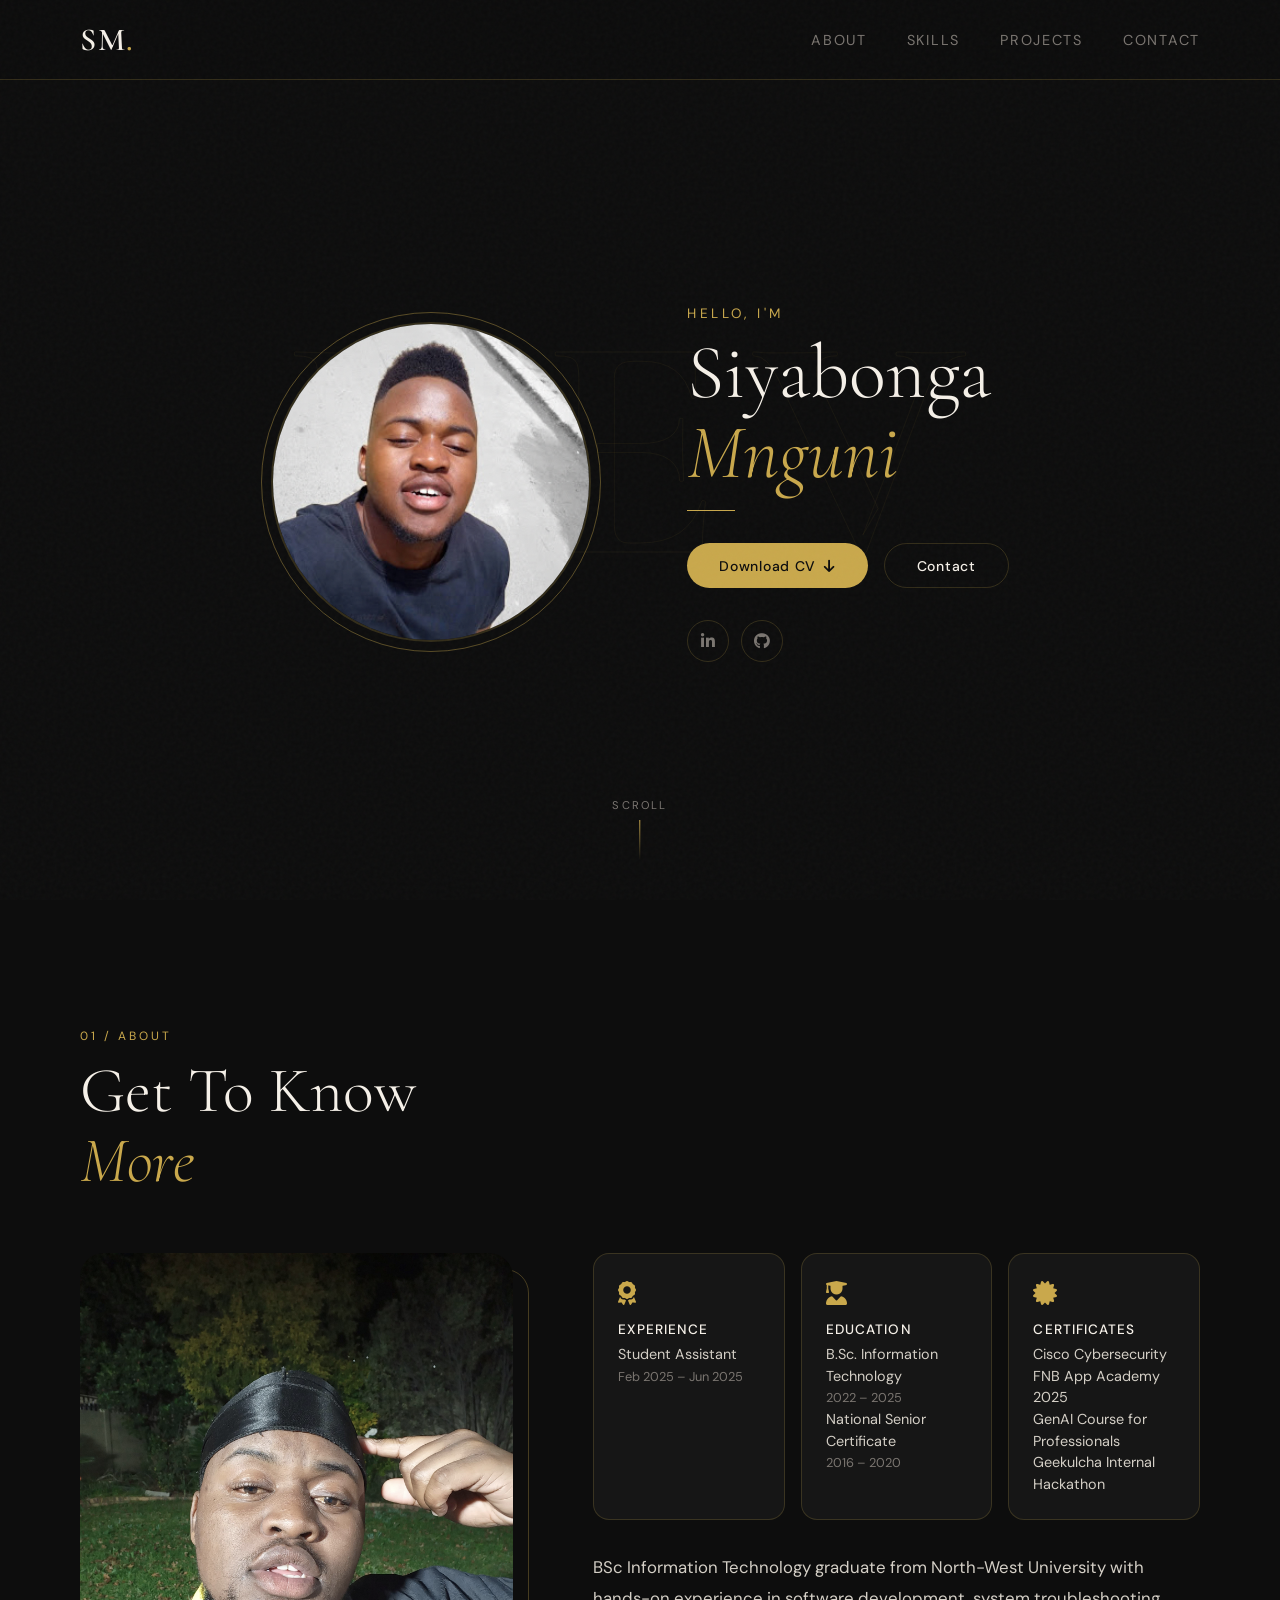
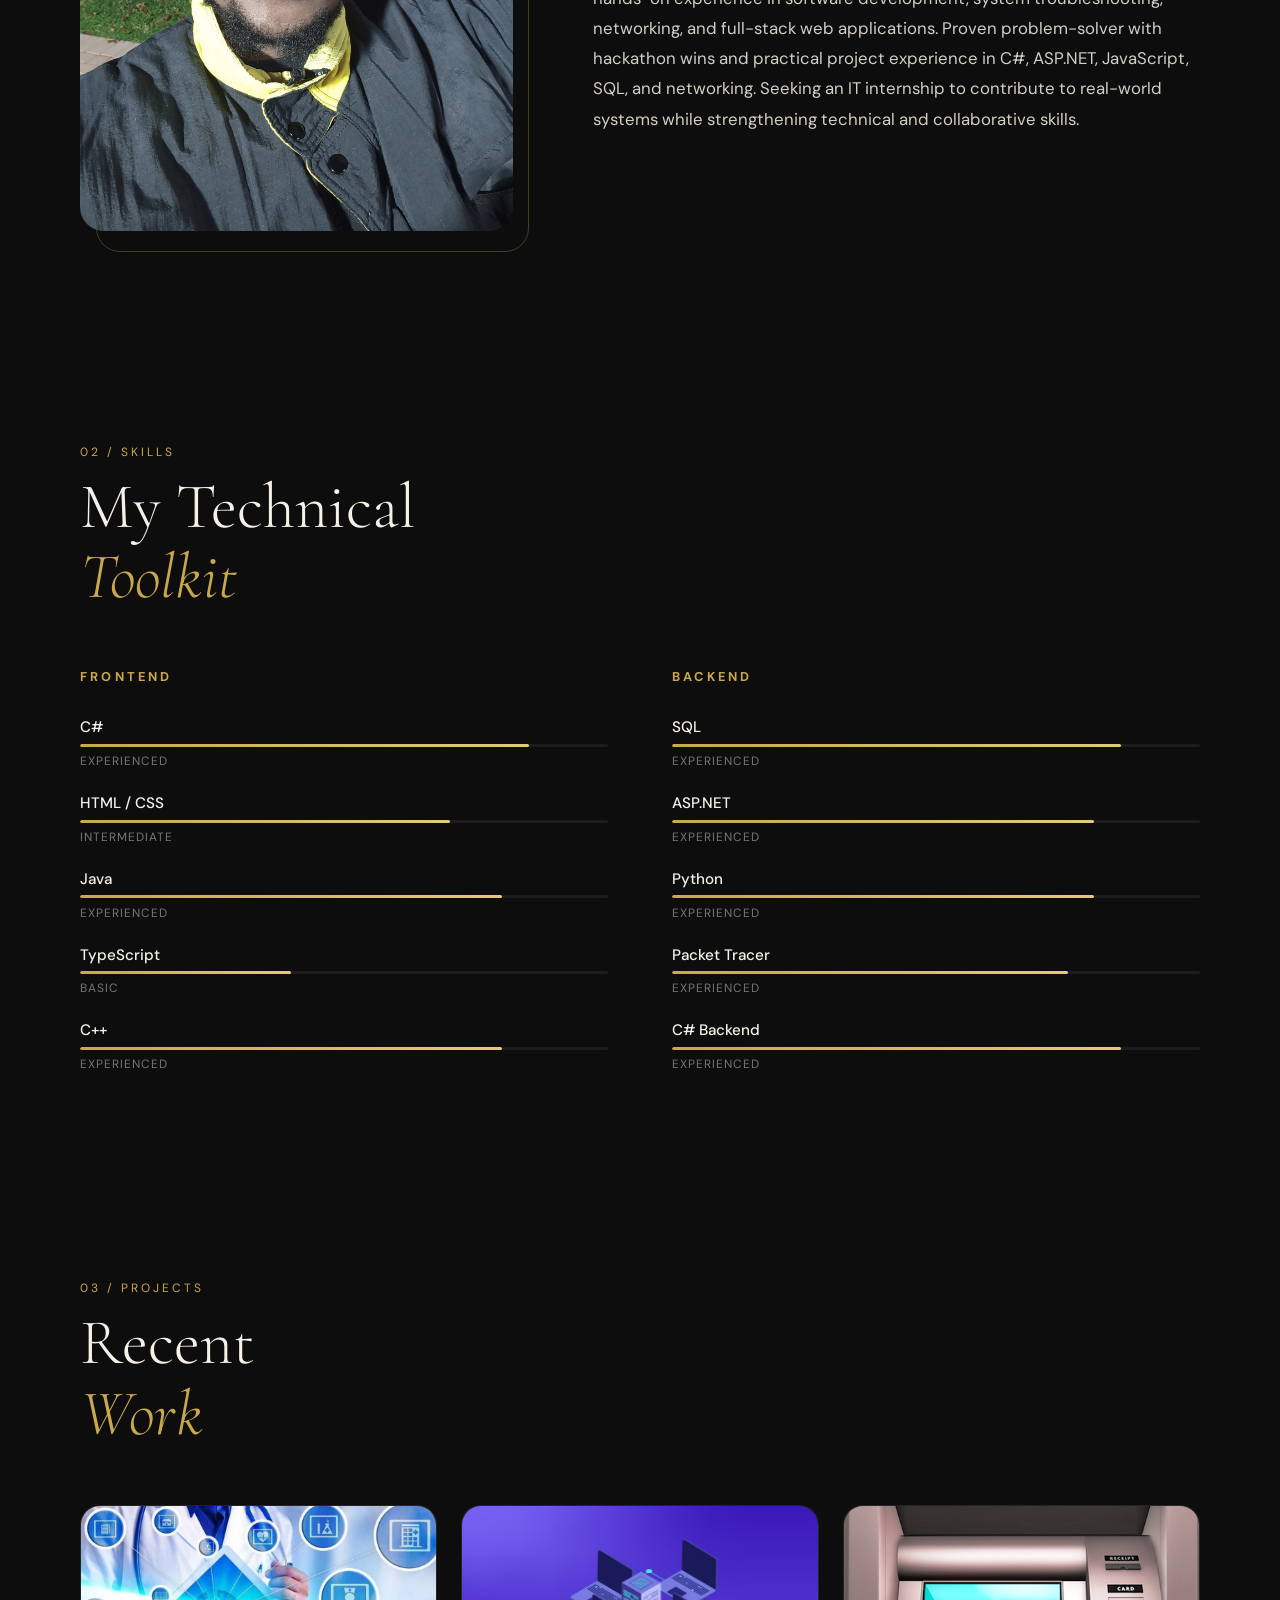
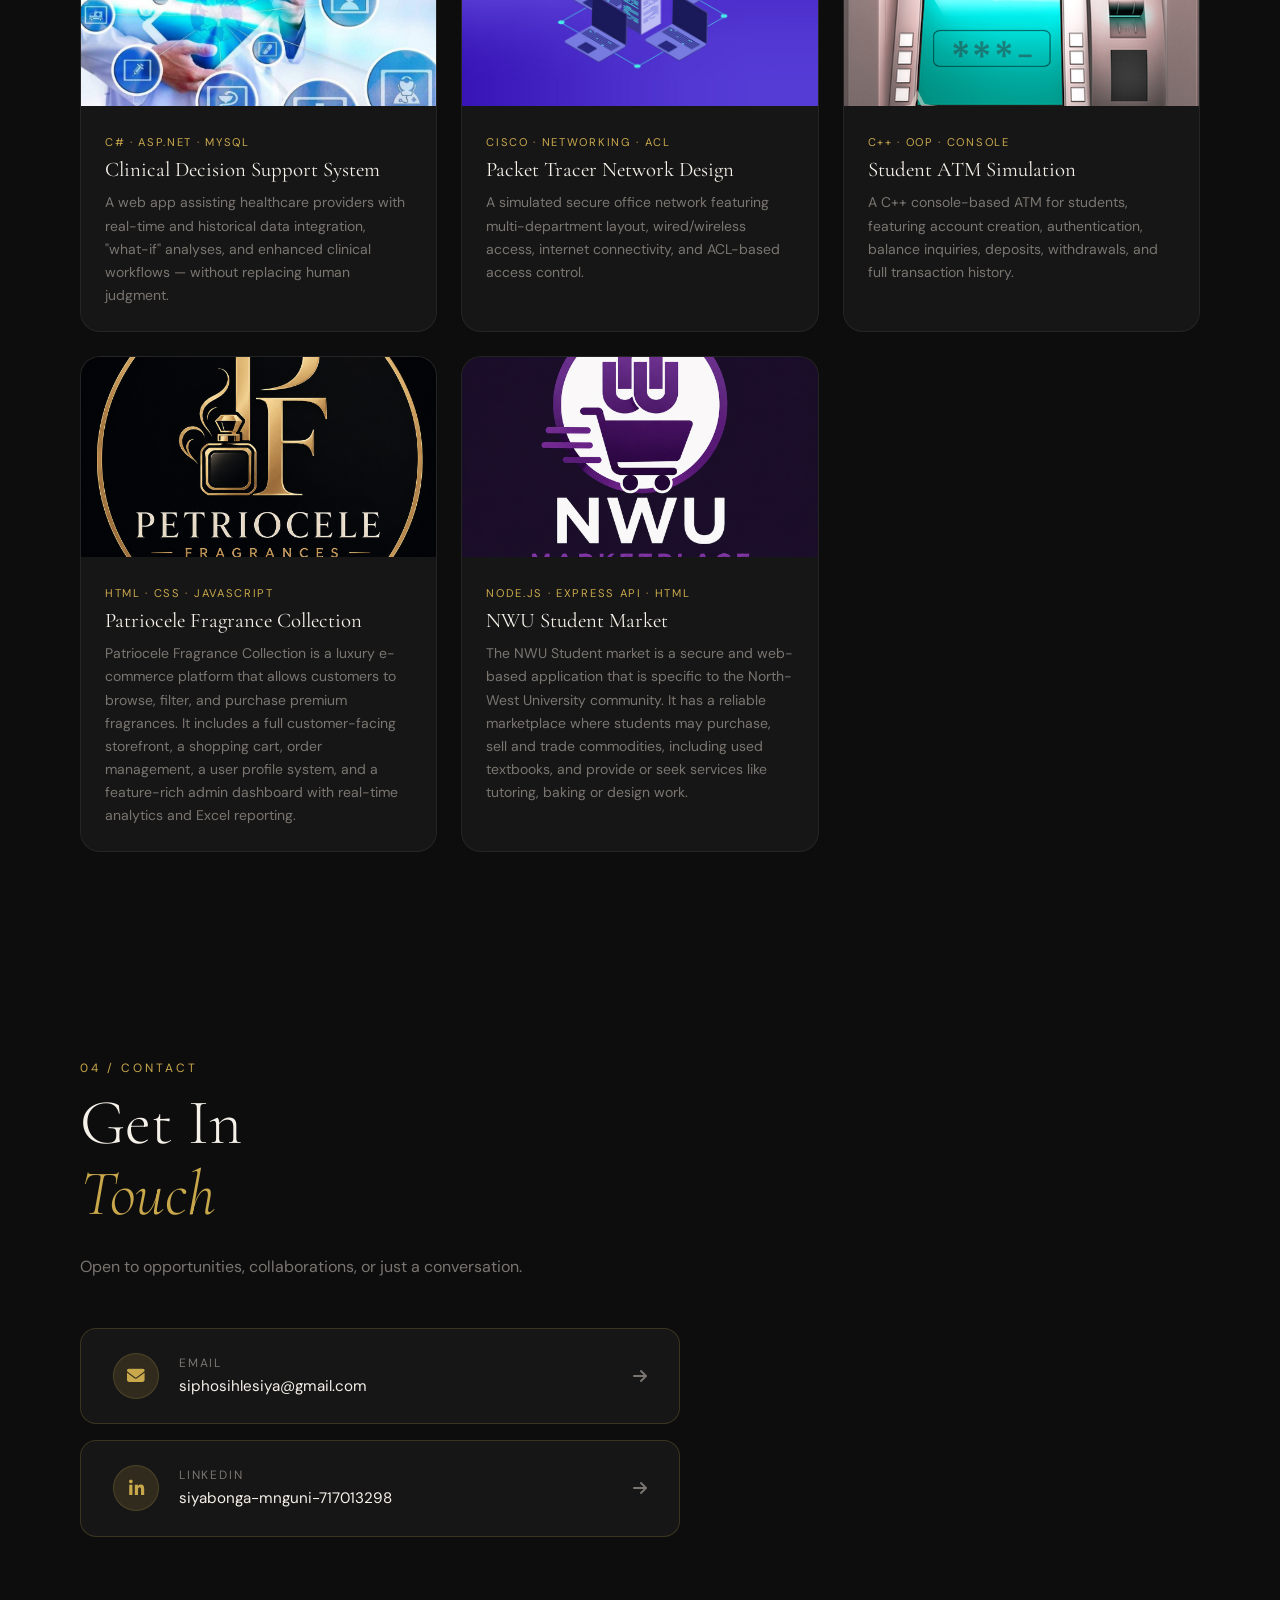
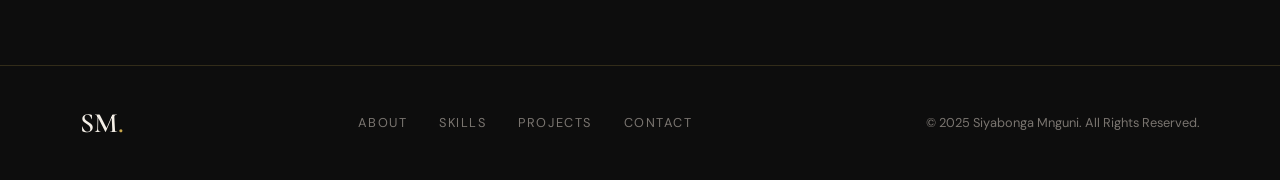
==== commit 0ba8b7fb: "u" ====
--- a/index.html
+++ b/index.html
@@ -5,6 +5,7 @@
     <meta http-equiv="X-UA-Compatible" content="IE=edge" />
     <meta name="viewport" content="width=device-width, initial-scale=1.0" />
     <title>Siyabonga Mnguni — Portfolio</title>
+    <link rel="icon" type="image/png" href="./assets/favicon.png">
     <link rel="preconnect" href="https://fonts.googleapis.com" />
     <link rel="preconnect" href="https://fonts.gstatic.com" crossorigin />
     <link href="https://fonts.googleapis.com/css2?family=Cormorant+Garamond:ital,wght@0,300;0,400;0,600;1,300;1,400&family=DM+Sans:wght@300;400;500&display=swap" rel="stylesheet"/>
@@ -55,7 +56,6 @@
         <div class="profile-text">
           <p class="eyebrow">Hello, I'm</p>
           <h1 class="hero-name">Siyabonga<br /><em>Mnguni</em></h1>
-          <p class="hero-role">Frontend &amp; Backend Developer</p>
           <div class="hero-line"></div>
           <div class="btn-container">
             <button class="btn btn-primary" onclick="window.open('./assets/Siyabonga Mnguni CV.pdf')">
@@ -101,16 +101,19 @@
               <div class="about-card-icon"><i class="fas fa-user-graduate"></i></div>
               <h3>Education</h3>
               <p>B.Sc. Information Technology<br /><span>2022 – 2025</span></p>
+              <p>National Senior Certificate<br /><span>2016 – 2020</span></p>
             </div>
             <div class="about-card">
               <div class="about-card-icon"><i class="fas fa-certificate"></i></div>
               <h3>Certificates</h3>
-              <p>Cisco Cybersecurity<br /><span>FNB App Academy 2025</span></p>
+              <p>Cisco Cybersecurity<br /> </p>
+              <p>FNB App Academy 2025<br /> </p>
+              <p>GenAI Course for Professionals<br /> </p>
+              <p>Geekulcha Internal Hackathon<br /> </p>
             </div>
           </div>
           <p class="about-bio">
-            I'm a dedicated Frontend &amp; Backend Developer with hands-on experience building modern, responsive interfaces.
-            Passionate about clean code, seamless UI/UX, and always ready to learn and grow in the tech industry.
+            BSc Information Technology graduate from North-West University with hands-on experience in software development, system troubleshooting, networking, and full-stack web applications. Proven problem-solver with hackathon wins and practical project experience in C#, ASP.NET, JavaScript, SQL, and networking. Seeking an IT internship to contribute to real-world systems while strengthening technical and collaborative skills.
           </p>
         </div>
       </div>
@@ -189,7 +192,6 @@
             <div class="project-overlay">
               <div class="project-links">
                 <button onclick="window.open('https://github.com/poundcake010101/atmSimulationProject.git','_blank')"><i class="fab fa-github"></i></button>
-                <button onclick="openLocalVideoModal('./assets/ATM-DEMO-VID.mp4')"><i class="fas fa-play"></i></button>
               </div>
             </div>
           </div>
@@ -197,6 +199,41 @@
             <span class="project-tag">C++ · OOP · Console</span>
             <h3>Student ATM Simulation</h3>
             <p>A C++ console-based ATM for students, featuring account creation, authentication, balance inquiries, deposits, withdrawals, and full transaction history.</p>
+          </div>
+        </div>
+
+        <div class="project-card">
+          <div class="project-img-wrap">
+            <img src="./assets/petrio.png" alt="Patriocele Fragrance Collection" />
+            <div class="project-overlay">
+              <div class="project-links">
+                <button onclick="window.open('https://github.com/poundcake010101/Patriocele-Fragrance-collection.git','_blank')"><i class="fab fa-github"></i></button>
+              </div>
+            </div>
+          </div>
+          <div class="project-info">
+            <span class="project-tag">HTML · CSS · JavaScript</span>
+            <h3>Patriocele Fragrance Collection</h3>
+            <p>Patriocele Fragrance Collection is a luxury e-commerce platform that allows customers to browse, filter, and purchase premium fragrances. It includes a full customer-facing storefront, a shopping cart, order management, a user profile system, and a feature-rich admin dashboard with real-time analytics and Excel reporting.</p>
+          </div>
+        </div>
+
+        <div class="project-card">
+          <div class="project-img-wrap">
+            <img src="./assets/nwu_market.png" alt="NWU Student Market" />
+            <div class="project-overlay">
+              <div class="project-links">
+                <button onclick="window.open('https://github.com/MrNiffler/nwu-student-market.git','_blank')"><i class="fab fa-github"></i></button>
+              </div>
+            </div>
+          </div>
+          <div class="project-info">
+            <span class="project-tag">Node.js · Express API · Html</span>
+            <h3>NWU Student Market</h3>
+            <p>The NWU Student market is a secure and web-based application that is specific to the
+                North-West University community. It has a reliable marketplace where students may
+                purchase, sell and trade commodities, including used textbooks, and provide or seek
+                services like tutoring, baking or design work.</p>
           </div>
         </div>
 
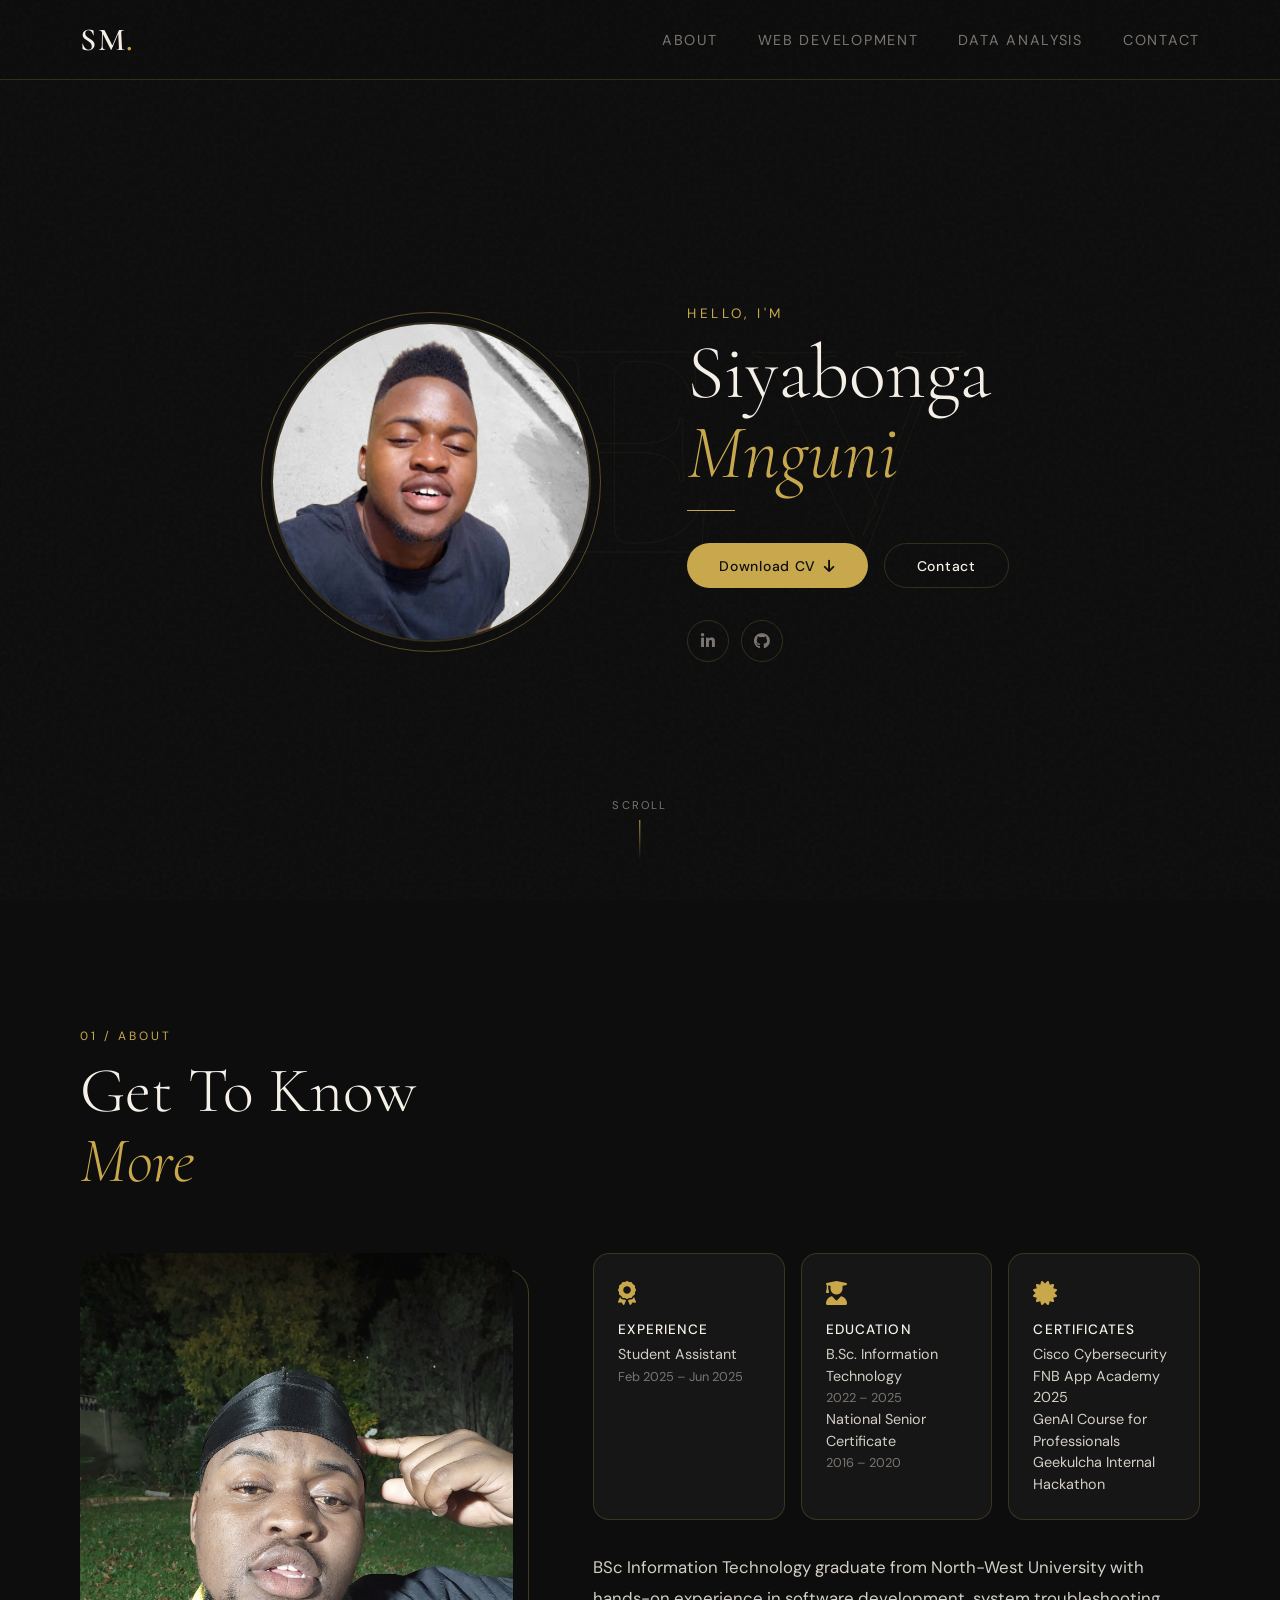
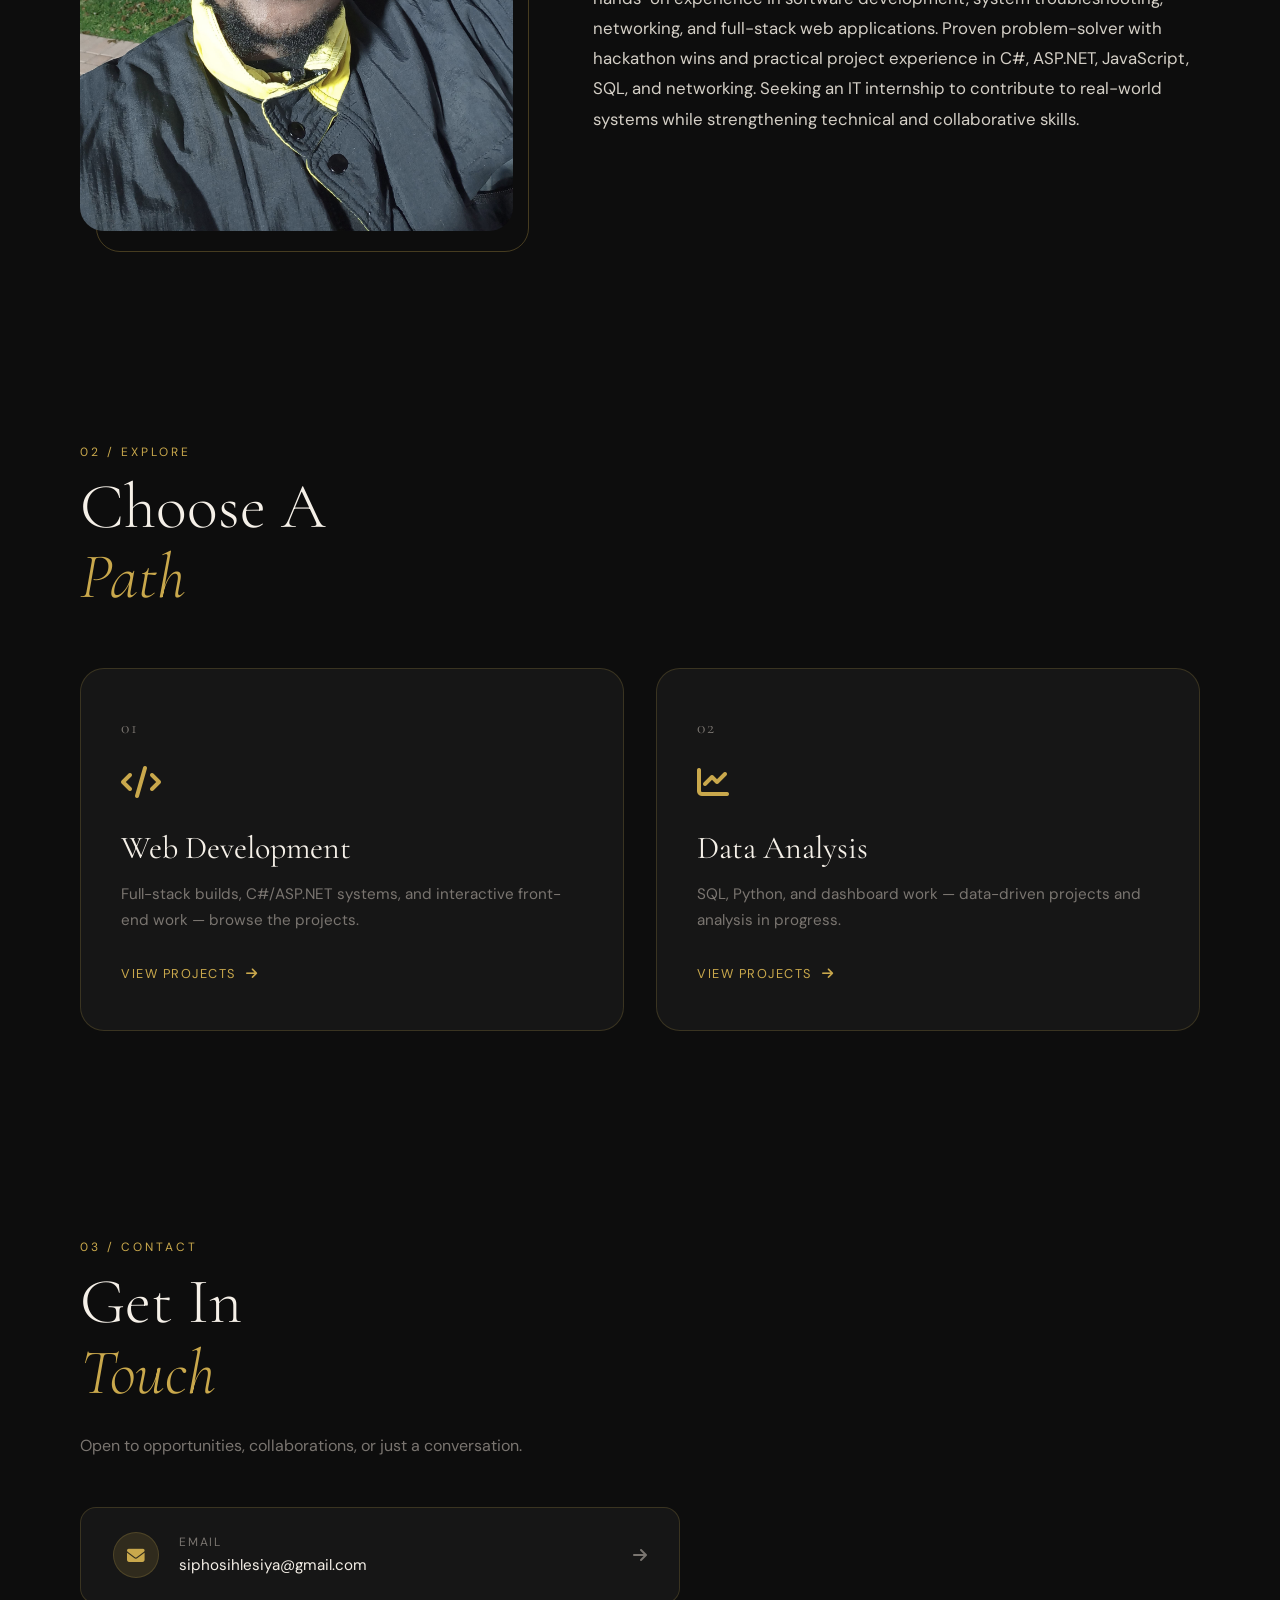
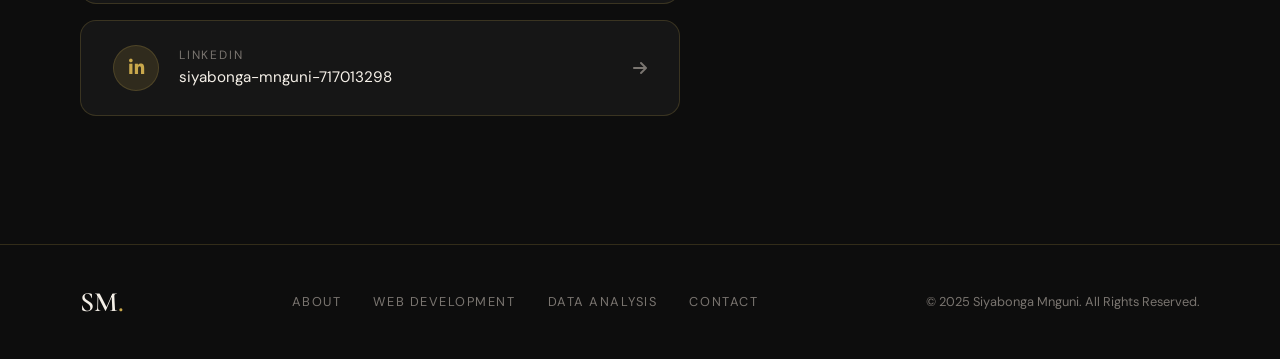
==== commit 8d898d15: "new" ====
--- a/index.html
+++ b/index.html
@@ -20,26 +20,26 @@
 
     <!-- DESKTOP NAV -->
     <nav id="desktop-nav">
-      <div class="logo">SM<span class="logo-dot">.</span></div>
+      <a href="index.html" class="logo">SM<span class="logo-dot">.</span></a>
       <ul class="nav-links">
         <li><a href="#about">About</a></li>
-        <li><a href="#skills">Skills</a></li>
-        <li><a href="#projects">Projects</a></li>
+        <li><a href="web-development.html">Web Development</a></li>
+        <li><a href="data-analysis.html">Data Analysis</a></li>
         <li><a href="#contact">Contact</a></li>
       </ul>
     </nav>
 
     <!-- HAMBURGER NAV -->
     <nav id="hamburger-nav">
-      <div class="logo">SM<span class="logo-dot">.</span></div>
+      <a href="index.html" class="logo">SM<span class="logo-dot">.</span></a>
       <div class="hamburger-menu">
         <div class="hamburger-icon" onclick="toggleMenu()">
           <span></span><span></span><span></span>
         </div>
         <div class="menu-links">
           <li><a href="#about" onclick="toggleMenu()">About</a></li>
-          <li><a href="#skills" onclick="toggleMenu()">Skills</a></li>
-          <li><a href="#projects" onclick="toggleMenu()">Projects</a></li>
+          <li><a href="web-development.html">Web Development</a></li>
+          <li><a href="data-analysis.html">Data Analysis</a></li>
           <li><a href="#contact" onclick="toggleMenu()">Contact</a></li>
         </div>
       </div>
@@ -119,138 +119,34 @@
       </div>
     </section>
 
-    <!-- SKILLS -->
-    <section id="skills">
-      <div class="section-label">02 / Skills</div>
-      <h2 class="section-title">My Technical<br /><em>Toolkit</em></h2>
-      <div class="skills-grid">
-        <div class="skills-col">
-          <h3 class="skills-category">Frontend</h3>
-          <div class="skill-list">
-            <div class="skill-item"><span class="skill-name">C#</span><div class="skill-bar"><div class="skill-fill" style="--w:85%"></div></div><span class="skill-level">Experienced</span></div>
-            <div class="skill-item"><span class="skill-name">HTML / CSS</span><div class="skill-bar"><div class="skill-fill" style="--w:70%"></div></div><span class="skill-level">Intermediate</span></div>
-            <div class="skill-item"><span class="skill-name">Java</span><div class="skill-bar"><div class="skill-fill" style="--w:80%"></div></div><span class="skill-level">Experienced</span></div>
-            <div class="skill-item"><span class="skill-name">TypeScript</span><div class="skill-bar"><div class="skill-fill" style="--w:40%"></div></div><span class="skill-level">Basic</span></div>
-            <div class="skill-item"><span class="skill-name">C++</span><div class="skill-bar"><div class="skill-fill" style="--w:80%"></div></div><span class="skill-level">Experienced</span></div>
-          </div>
-        </div>
-        <div class="skills-col">
-          <h3 class="skills-category">Backend</h3>
-          <div class="skill-list">
-            <div class="skill-item"><span class="skill-name">SQL</span><div class="skill-bar"><div class="skill-fill" style="--w:85%"></div></div><span class="skill-level">Experienced</span></div>
-            <div class="skill-item"><span class="skill-name">ASP.NET</span><div class="skill-bar"><div class="skill-fill" style="--w:80%"></div></div><span class="skill-level">Experienced</span></div>
-            <div class="skill-item"><span class="skill-name">Python</span><div class="skill-bar"><div class="skill-fill" style="--w:80%"></div></div><span class="skill-level">Experienced</span></div>
-            <div class="skill-item"><span class="skill-name">Packet Tracer</span><div class="skill-bar"><div class="skill-fill" style="--w:75%"></div></div><span class="skill-level">Experienced</span></div>
-            <div class="skill-item"><span class="skill-name">C# Backend</span><div class="skill-bar"><div class="skill-fill" style="--w:85%"></div></div><span class="skill-level">Experienced</span></div>
-          </div>
-        </div>
-      </div>
-    </section>
-
-    <!-- PROJECTS -->
-    <section id="projects">
-      <div class="section-label">03 / Projects</div>
-      <h2 class="section-title">Recent<br /><em>Work</em></h2>
-      <div class="projects-grid">
-
-        <div class="project-card">
-          <div class="project-img-wrap">
-            <img src="./assets/Clinical-Decision-Support-Systems.jpg" alt="Clinical Decision Support System" />
-            <div class="project-overlay">
-              <div class="project-links">
-                <button onclick="window.open('https://github.com/poundcake010101/Clinical-Decision-Support-System.git','_blank')"><i class="fab fa-github"></i></button>
-                <button onclick="openVideoModal()"><i class="fas fa-play"></i></button>
-              </div>
-            </div>
-          </div>
-          <div class="project-info">
-            <span class="project-tag">C# · ASP.NET · MySQL</span>
-            <h3>Clinical Decision Support System</h3>
-            <p>A web app assisting healthcare providers with real-time and historical data integration, "what-if" analyses, and enhanced clinical workflows — without replacing human judgment.</p>
-          </div>
-        </div>
-
-        <div class="project-card">
-          <div class="project-img-wrap">
-            <img src="./assets/packet-tracer.jpg" alt="Packet Tracer Network Design" />
-            <div class="project-overlay">
-              <div class="project-links">
-                <button onclick="window.open('https://github.com/poundcake010101/Packet_Tracer.git','_blank')"><i class="fab fa-github"></i></button>
-              </div>
-            </div>
-          </div>
-          <div class="project-info">
-            <span class="project-tag">Cisco · Networking · ACL</span>
-            <h3>Packet Tracer Network Design</h3>
-            <p>A simulated secure office network featuring multi-department layout, wired/wireless access, internet connectivity, and ACL-based access control.</p>
-          </div>
-        </div>
-
-        <div class="project-card">
-          <div class="project-img-wrap">
-            <img src="./assets/ATM.png" alt="Student ATM Simulation" />
-            <div class="project-overlay">
-              <div class="project-links">
-                <button onclick="window.open('https://github.com/poundcake010101/atmSimulationProject.git','_blank')"><i class="fab fa-github"></i></button>
-              </div>
-            </div>
-          </div>
-          <div class="project-info">
-            <span class="project-tag">C++ · OOP · Console</span>
-            <h3>Student ATM Simulation</h3>
-            <p>A C++ console-based ATM for students, featuring account creation, authentication, balance inquiries, deposits, withdrawals, and full transaction history.</p>
-          </div>
-        </div>
-
-        <div class="project-card">
-          <div class="project-img-wrap">
-            <img src="./assets/petrio.png" alt="Patriocele Fragrance Collection" />
-            <div class="project-overlay">
-              <div class="project-links">
-                <button onclick="window.open('https://github.com/poundcake010101/Patriocele-Fragrance-collection.git','_blank')"><i class="fab fa-github"></i></button>
-              </div>
-            </div>
-          </div>
-          <div class="project-info">
-            <span class="project-tag">HTML · CSS · JavaScript</span>
-            <h3>Patriocele Fragrance Collection</h3>
-            <p>Patriocele Fragrance Collection is a luxury e-commerce platform that allows customers to browse, filter, and purchase premium fragrances. It includes a full customer-facing storefront, a shopping cart, order management, a user profile system, and a feature-rich admin dashboard with real-time analytics and Excel reporting.</p>
-          </div>
-        </div>
-
-        <div class="project-card">
-          <div class="project-img-wrap">
-            <img src="./assets/nwu_market.png" alt="NWU Student Market" />
-            <div class="project-overlay">
-              <div class="project-links">
-                <button onclick="window.open('https://github.com/MrNiffler/nwu-student-market.git','_blank')"><i class="fab fa-github"></i></button>
-              </div>
-            </div>
-          </div>
-          <div class="project-info">
-            <span class="project-tag">Node.js · Express API · Html</span>
-            <h3>NWU Student Market</h3>
-            <p>The NWU Student market is a secure and web-based application that is specific to the
-                North-West University community. It has a reliable marketplace where students may
-                purchase, sell and trade commodities, including used textbooks, and provide or seek
-                services like tutoring, baking or design work.</p>
-          </div>
-        </div>
-
-      </div>
-    </section>
-
-    <!-- VIDEO MODAL -->
-    <div id="videoModal" class="video-modal">
-      <div class="video-modal-content">
-        <span class="close-btn" onclick="closeVideoModal()">&times;</span>
-        <iframe id="videoFrame" width="100%" height="480" frameborder="0" allowfullscreen></iframe>
-      </div>
-    </div>
+    <!-- EXPLORE / NAVIGATION CARDS -->
+    <section id="explore">
+      <div class="section-label">02 / Explore</div>
+      <h2 class="section-title">Choose A<br /><em>Path</em></h2>
+      <div class="nav-cards-grid">
+
+        <a href="web-development.html" class="nav-card">
+          <div class="nav-card-index">01</div>
+          <div class="nav-card-icon"><i class="fas fa-code"></i></div>
+          <h3 class="nav-card-title">Web Development</h3>
+          <p class="nav-card-desc">Full-stack builds, C#/ASP.NET systems, and interactive front-end work — browse the projects.</p>
+          <span class="nav-card-cta">View Projects <i class="fas fa-arrow-right"></i></span>
+        </a>
+
+        <a href="data-analysis.html" class="nav-card">
+          <div class="nav-card-index">02</div>
+          <div class="nav-card-icon"><i class="fas fa-chart-line"></i></div>
+          <h3 class="nav-card-title">Data Analysis</h3>
+          <p class="nav-card-desc">SQL, Python, and dashboard work — data-driven projects and analysis in progress.</p>
+          <span class="nav-card-cta">View Projects <i class="fas fa-arrow-right"></i></span>
+        </a>
+
+      </div>
+    </section>
 
     <!-- CONTACT -->
     <section id="contact">
-      <div class="section-label">04 / Contact</div>
+      <div class="section-label">03 / Contact</div>
       <h2 class="section-title">Get In<br /><em>Touch</em></h2>
       <p class="contact-sub">Open to opportunities, collaborations, or just a conversation.</p>
       <div class="contact-cards">
@@ -279,8 +175,8 @@
         <div class="footer-logo">SM<span class="logo-dot">.</span></div>
         <nav class="footer-nav">
           <a href="#about">About</a>
-          <a href="#skills">Skills</a>
-          <a href="#projects">Projects</a>
+          <a href="web-development.html">Web Development</a>
+          <a href="data-analysis.html">Data Analysis</a>
           <a href="#contact">Contact</a>
         </nav>
         <p class="footer-copy">© 2025 Siyabonga Mnguni. All Rights Reserved.</p>
@@ -290,7 +186,7 @@
     <script src="script.js"></script>
     <script>
       // Reveal on scroll
-      const revealEls = document.querySelectorAll('section, .project-card, .about-card, .skill-item');
+      const revealEls = document.querySelectorAll('section, .project-card, .about-card, .skill-item, .nav-card');
       const observer = new IntersectionObserver((entries) => {
         entries.forEach(e => { if (e.isIntersecting) { e.target.classList.add('visible'); } });
       }, { threshold: 0.1 });
--- a/style.css
+++ b/style.css
@@ -80,7 +80,8 @@
   text-transform: uppercase;
   color: var(--text-muted);
 }
-.nav-links a:hover { color: var(--gold); }
+.nav-links a:hover,
+.nav-links a.active { color: var(--gold); }
 
 /* Hamburger */
 #hamburger-nav {
@@ -103,7 +104,7 @@
   background: var(--bg-card);
   border: 1px solid var(--border);
   border-radius: 0.5rem;
-  min-width: 160px;
+  min-width: 190px;
   max-height: 0; overflow: hidden;
   transition: max-height 0.4s ease;
 }
@@ -115,7 +116,8 @@
   color: var(--text);
   border-bottom: 1px solid rgba(255,255,255,0.05);
 }
-.menu-links a:hover { color: var(--gold); background: var(--gold-dim); }
+.menu-links a:hover,
+.menu-links a.active { color: var(--gold); background: var(--gold-dim); }
 
 /* ── SECTIONS COMMON ────────────────────── */
 section {
@@ -340,6 +342,75 @@
 .about-card p span { color: var(--text-muted); font-size: 0.8rem; }
 .about-bio { font-size: 1.05rem; line-height: 1.8; color: var(--text); }
 
+/* ── EXPLORE / NAV CARDS ────────────────── */
+.nav-cards-grid {
+  display: grid;
+  grid-template-columns: 1fr 1fr;
+  gap: 2rem;
+}
+.nav-card {
+  position: relative;
+  display: flex;
+  flex-direction: column;
+  align-items: flex-start;
+  background: var(--bg-card);
+  border: 1px solid var(--border);
+  border-radius: 1.5rem;
+  padding: 3rem 2.5rem;
+  overflow: hidden;
+  transition: border-color var(--transition), transform var(--transition), background var(--transition);
+}
+.nav-card::after {
+  content: "";
+  position: absolute;
+  inset: 0;
+  background: radial-gradient(circle at 85% 15%, var(--gold-dim), transparent 60%);
+  opacity: 0;
+  transition: opacity var(--transition);
+}
+.nav-card:hover {
+  border-color: var(--gold);
+  transform: translateY(-8px);
+  background: var(--bg-raised);
+}
+.nav-card:hover::after { opacity: 1; }
+.nav-card-index {
+  font-family: 'Cormorant Garamond', serif;
+  font-size: 1.1rem;
+  color: var(--text-muted);
+  letter-spacing: 0.1em;
+  margin-bottom: 1.5rem;
+}
+.nav-card-icon {
+  font-size: 2rem;
+  color: var(--gold);
+  margin-bottom: 1.5rem;
+}
+.nav-card-title {
+  font-size: 2rem;
+  font-weight: 400;
+  margin-bottom: 0.9rem;
+  color: var(--cream);
+}
+.nav-card-desc {
+  font-size: 0.95rem;
+  color: var(--text-muted);
+  line-height: 1.7;
+  margin-bottom: 2rem;
+}
+.nav-card-cta {
+  margin-top: auto;
+  display: inline-flex;
+  align-items: center;
+  gap: 0.6rem;
+  font-size: 0.8rem;
+  letter-spacing: 0.12em;
+  text-transform: uppercase;
+  color: var(--gold);
+  transition: gap var(--transition);
+}
+.nav-card:hover .nav-card-cta { gap: 1rem; }
+
 /* ── SKILLS ─────────────────────────────── */
 .skills-grid {
   display: grid;
@@ -380,6 +451,35 @@
   color: var(--text-muted);
   letter-spacing: 0.08em;
   text-transform: uppercase;
+}
+
+/* ── PAGE HEADER (subpages) ─────────────── */
+.page-header {
+  position: relative;
+  padding-top: 10rem;
+  padding-bottom: 3rem;
+  overflow: hidden;
+}
+.page-header .hero-bg-text {
+  font-size: clamp(10rem, 20vw, 22rem);
+}
+.breadcrumb {
+  display: inline-flex;
+  align-items: center;
+  gap: 0.6rem;
+  font-size: 0.8rem;
+  letter-spacing: 0.1em;
+  text-transform: uppercase;
+  color: var(--text-muted);
+  margin-bottom: 2.5rem;
+  transition: var(--transition);
+}
+.breadcrumb:hover { color: var(--gold); gap: 0.9rem; }
+.page-header-sub {
+  max-width: 620px;
+  font-size: 1.05rem;
+  color: var(--text-muted);
+  margin-top: -2rem;
 }
 
 /* ── PROJECTS ───────────────────────────── */
@@ -437,6 +537,44 @@
 }
 .project-info p { font-size: 0.875rem; line-height: 1.65; color: var(--text-muted); }
 
+/* Placeholder / coming-soon project cards (Data Analysis page) */
+.project-img-placeholder {
+  display: flex;
+  align-items: center;
+  justify-content: center;
+  background: var(--bg-raised);
+}
+.placeholder-icon {
+  font-size: 2.5rem;
+  color: var(--border);
+}
+.project-card-placeholder .project-info h3 { color: var(--text); }
+.project-card-placeholder { opacity: 0.85; }
+
+.project-card-add {
+  display: flex;
+  align-items: center;
+  justify-content: center;
+  border: 1px dashed var(--border);
+  background: transparent;
+  min-height: 100%;
+}
+.project-card-add:hover { border-color: var(--gold); }
+.project-card-add-inner {
+  display: flex;
+  flex-direction: column;
+  align-items: center;
+  gap: 0.75rem;
+  padding: 2.5rem;
+  color: var(--text-muted);
+  font-size: 0.85rem;
+  letter-spacing: 0.08em;
+  text-transform: uppercase;
+  text-align: center;
+}
+.project-card-add-inner i { font-size: 1.5rem; color: var(--gold); }
+.project-card-add:hover .project-card-add-inner { color: var(--gold); }
+
 /* Video Modal */
 .video-modal {
   display: none;
@@ -511,7 +649,7 @@
   font-size: 1.75rem; font-weight: 600;
   color: var(--cream);
 }
-.footer-nav { display: flex; gap: 2rem; }
+.footer-nav { display: flex; gap: 2rem; flex-wrap: wrap; }
 .footer-nav a {
   font-size: 0.8rem; letter-spacing: 0.12em;
   text-transform: uppercase; color: var(--text-muted);
--- a/mediaqueries.css
+++ b/mediaqueries.css
@@ -10,6 +10,9 @@
   .skills-grid { gap: 2.5rem; }
   .about-grid { grid-template-columns: 1fr; gap: 3rem; }
   .about-image-wrap { max-width: 420px; margin: 0 auto; }
+
+  .nav-cards-grid { grid-template-columns: 1fr; }
+  .page-header { padding-top: 8rem; }
 }
 
 @media screen and (max-width: 900px) {
@@ -28,6 +31,8 @@
 
   .projects-grid { grid-template-columns: 1fr; }
   .skills-grid { grid-template-columns: 1fr; }
+
+  .nav-card { padding: 2.5rem 2rem; }
 }
 
 @media screen and (max-width: 600px) {
@@ -43,4 +48,10 @@
 
   .hero-name { font-size: 2.8rem; }
   .section-title { font-size: 2rem; }
+
+  .page-header { padding-top: 7rem; }
+  .page-header-sub { margin-top: -1.5rem; }
+  .breadcrumb { margin-bottom: 2rem; }
+
+  .nav-card-title { font-size: 1.6rem; }
 }
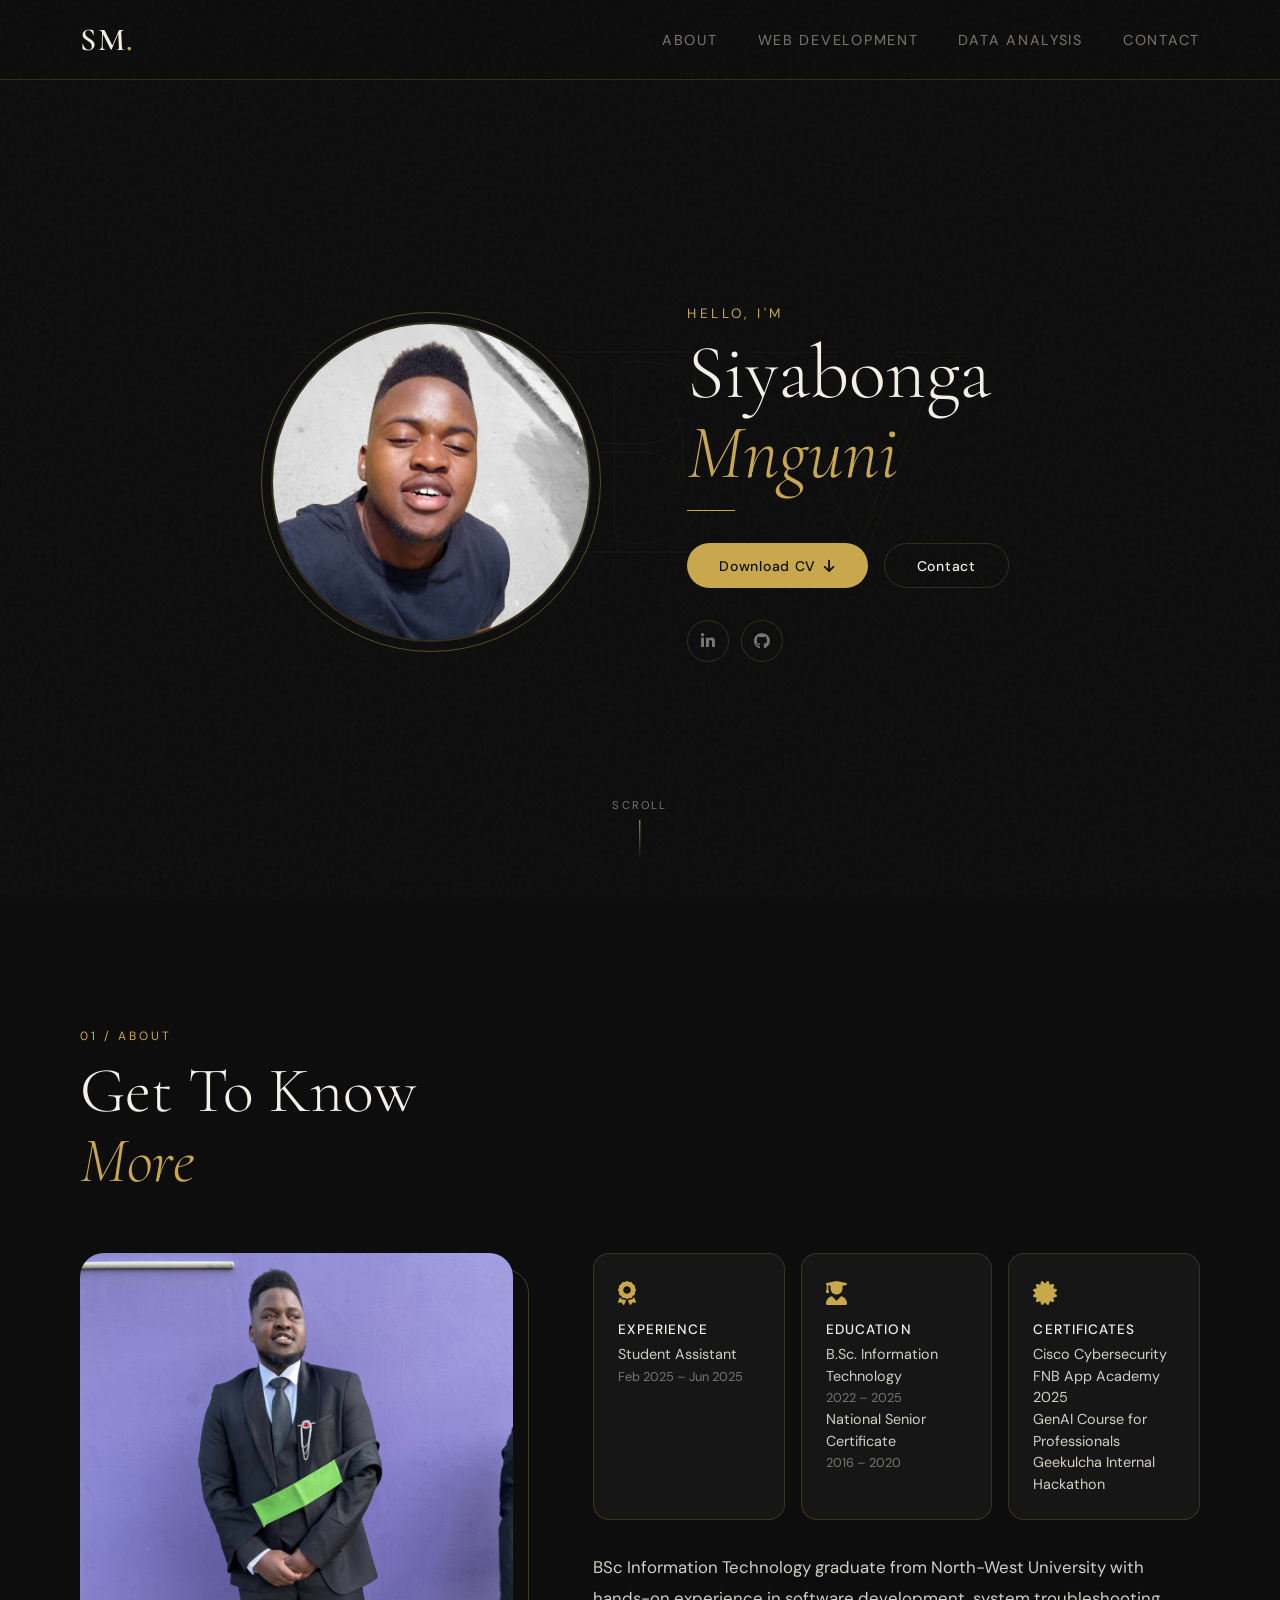
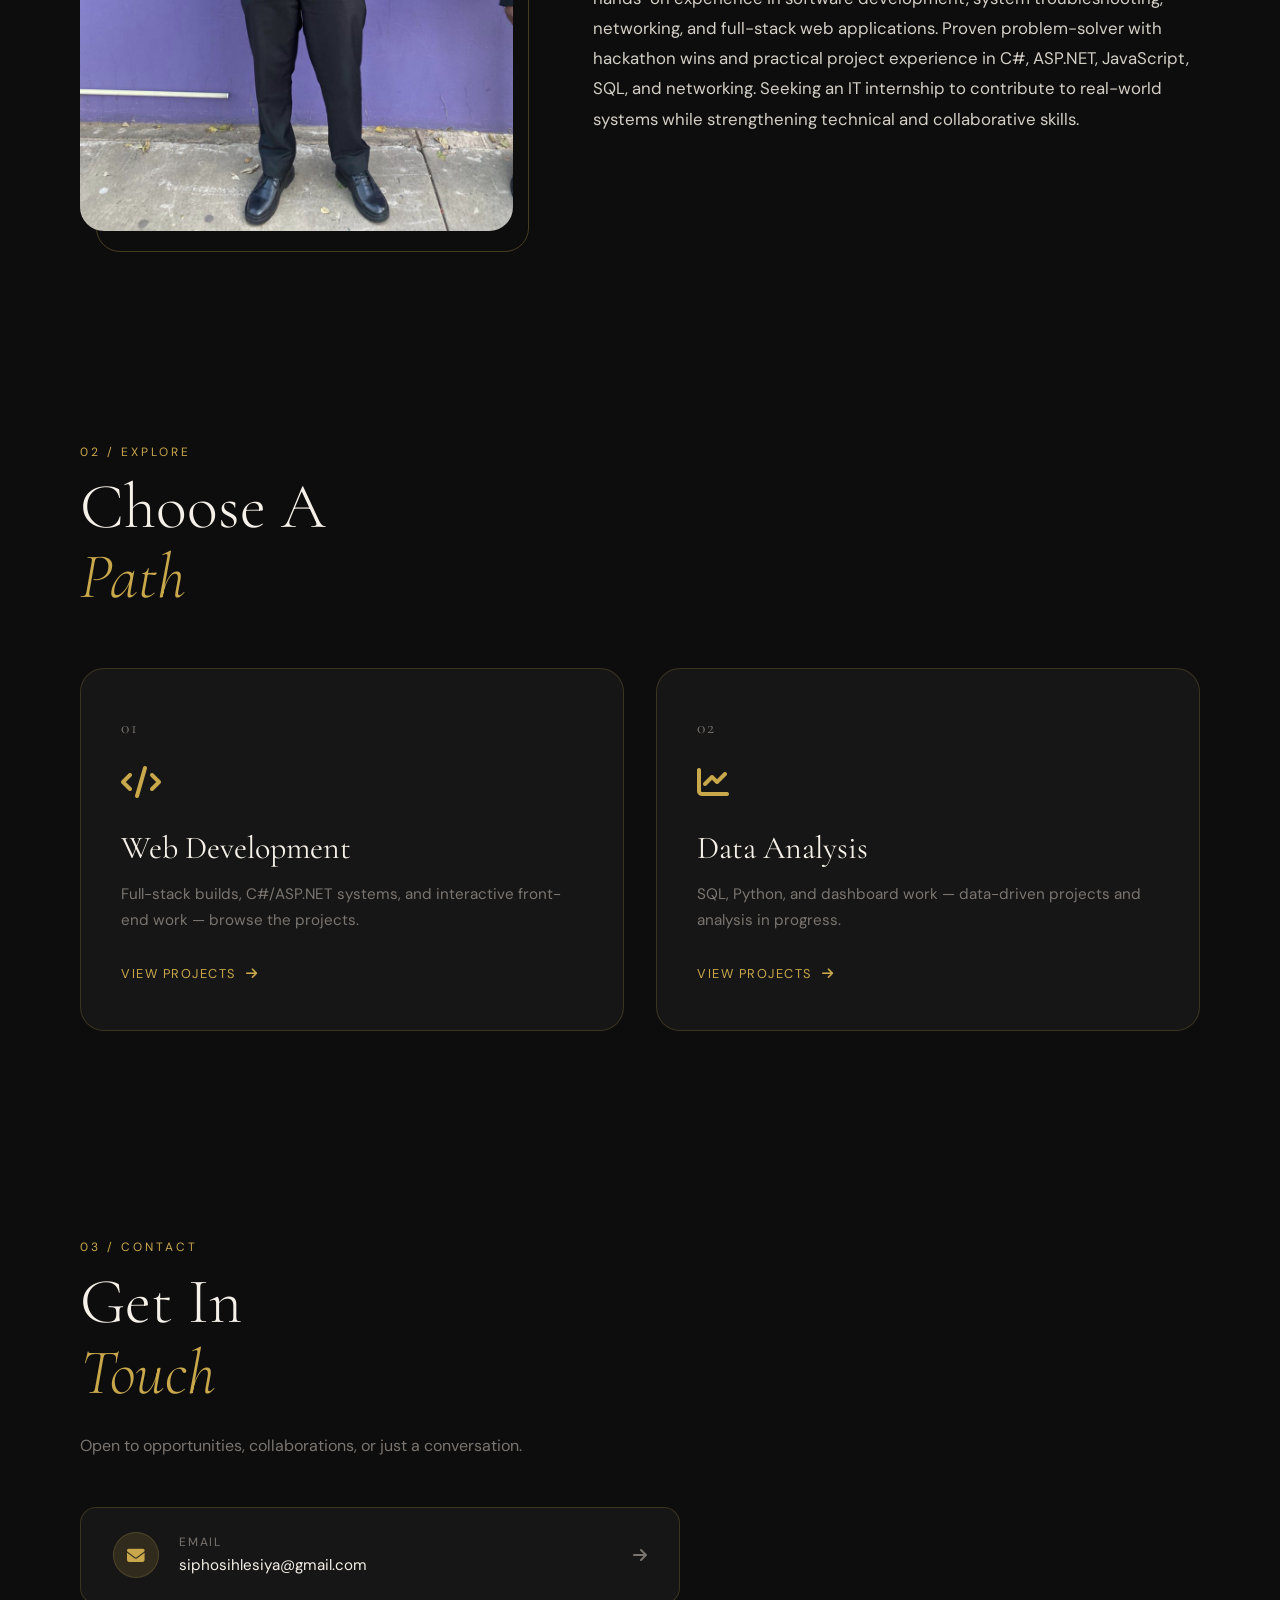
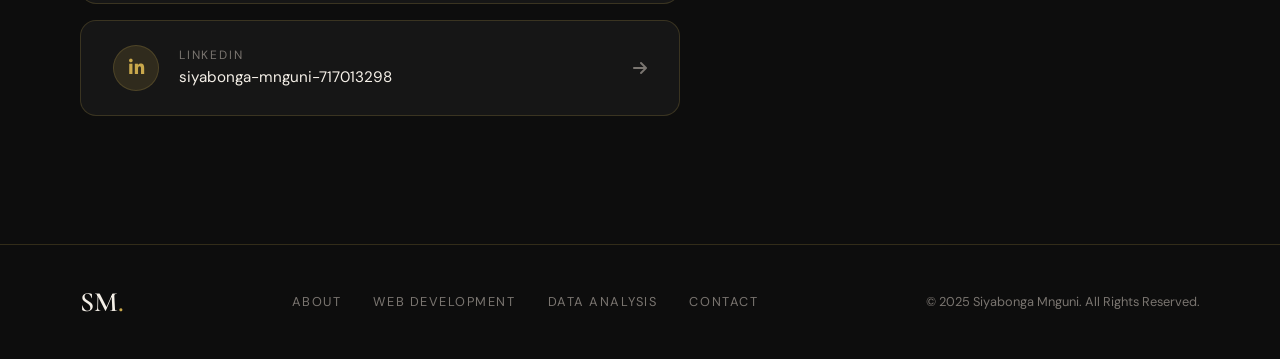
==== commit 9850be80: "c" ====
--- a/index.html
+++ b/index.html
@@ -87,7 +87,7 @@
       <h2 class="section-title">Get To Know<br /><em>More</em></h2>
       <div class="about-grid">
         <div class="about-image-wrap">
-          <img src="./assets/about-pic.jpeg" alt="Siyabonga Mnguni" class="about-pic" />
+          <img src="./assets/aboutpic3.jpeg" alt="Siyabonga Mnguni" class="about-pic" />
           <div class="about-image-accent"></div>
         </div>
         <div class="about-content">
